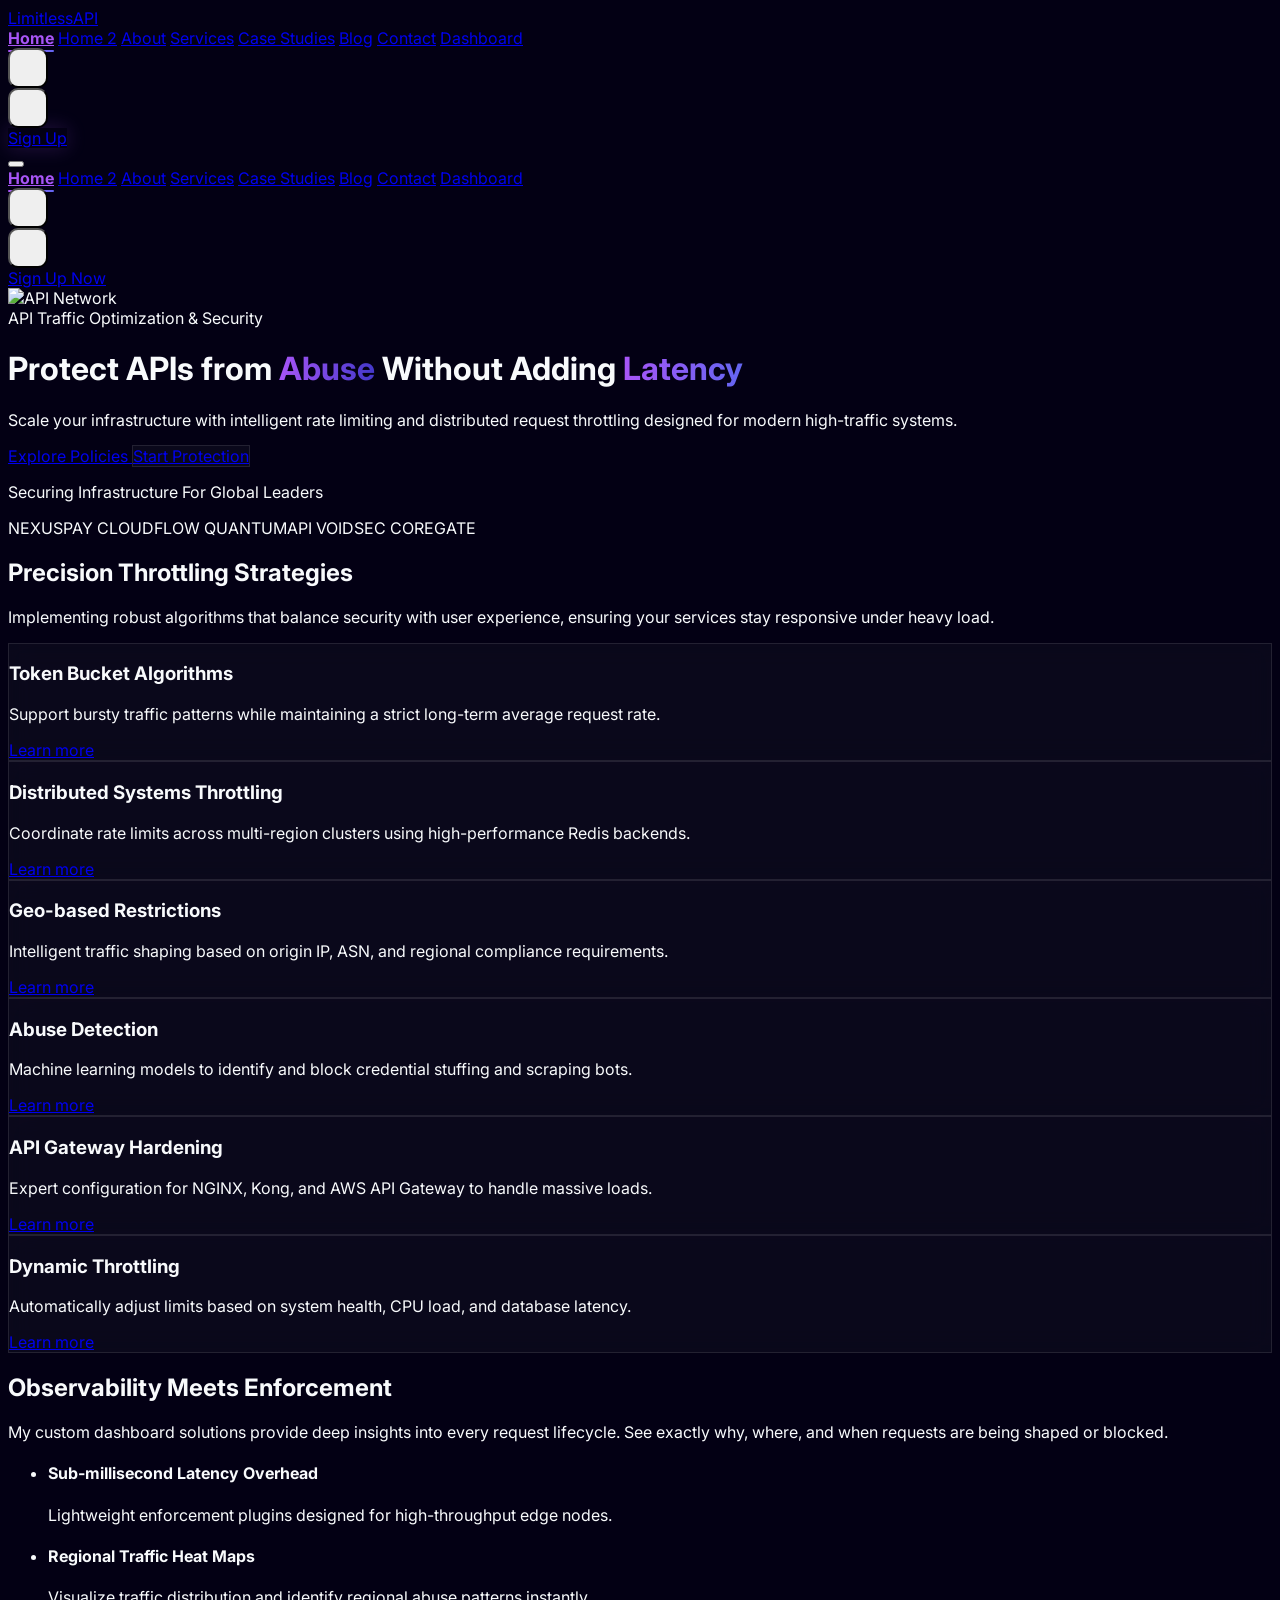
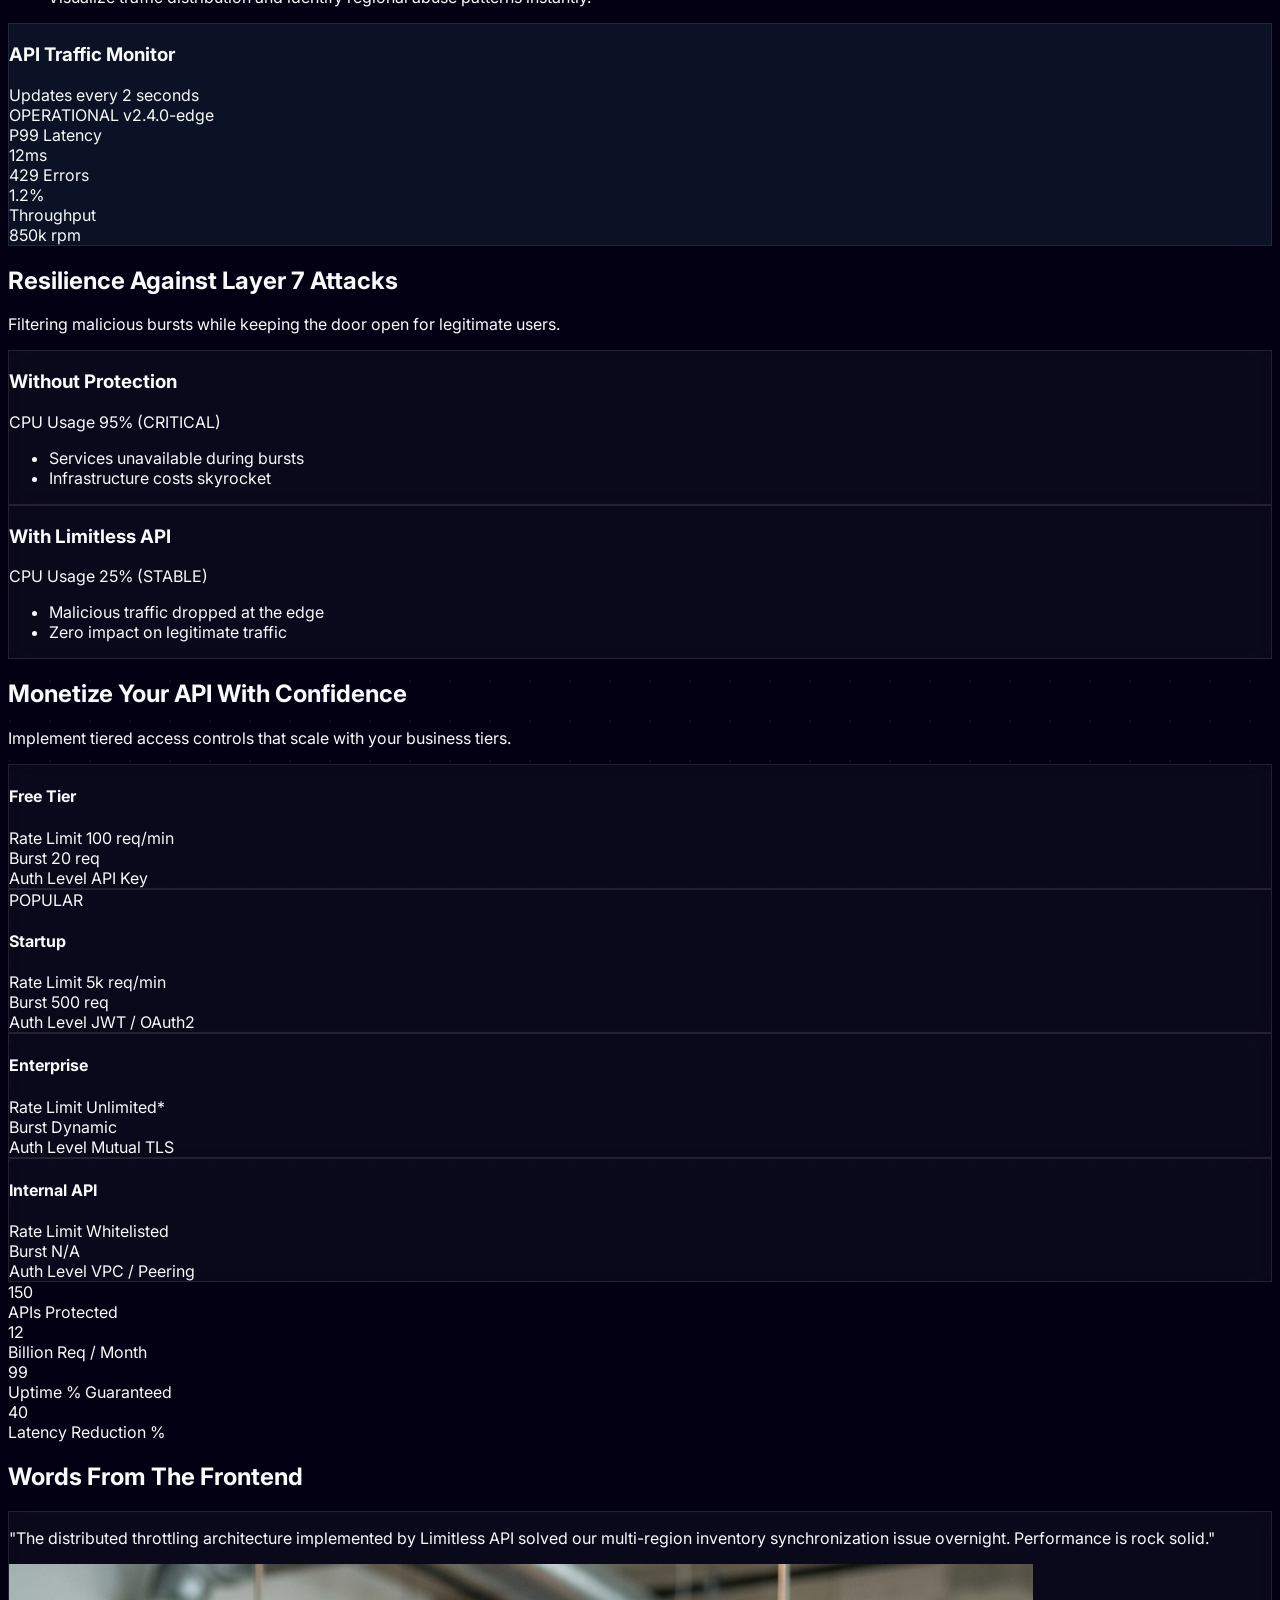
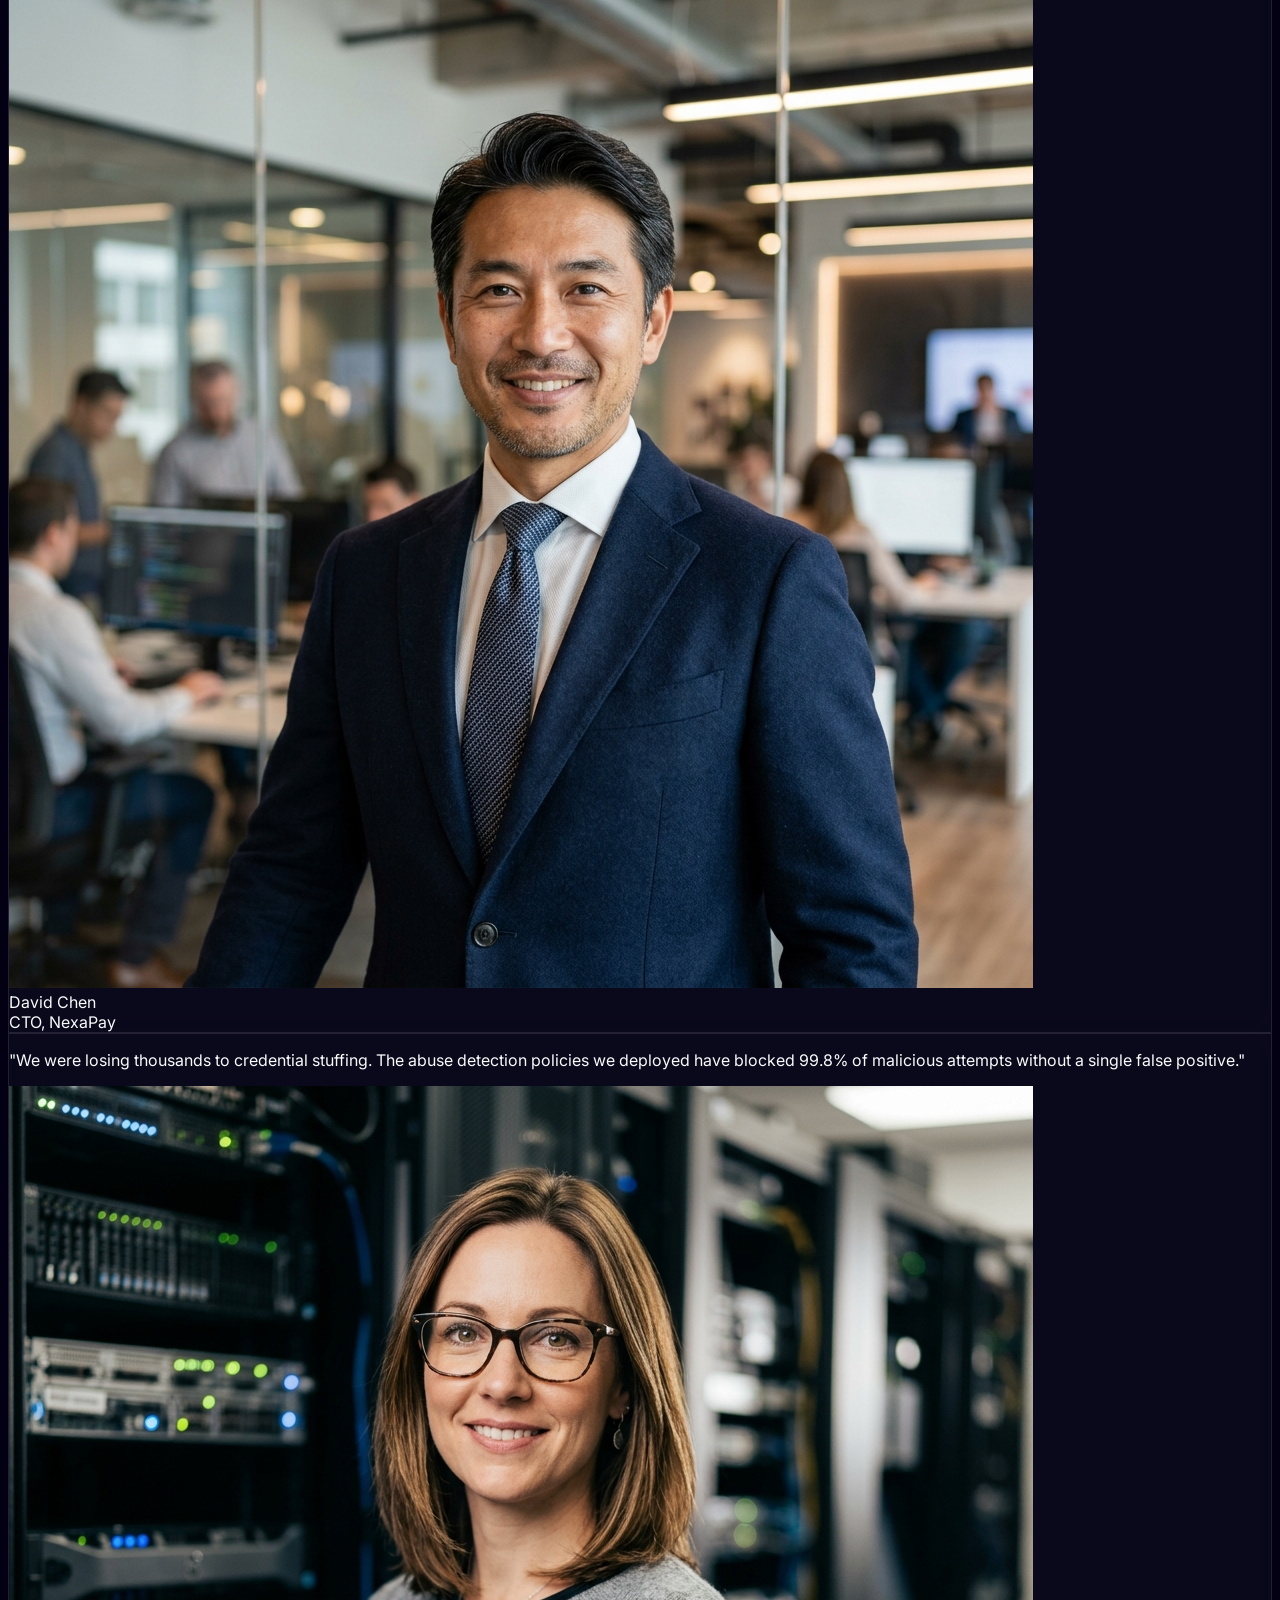
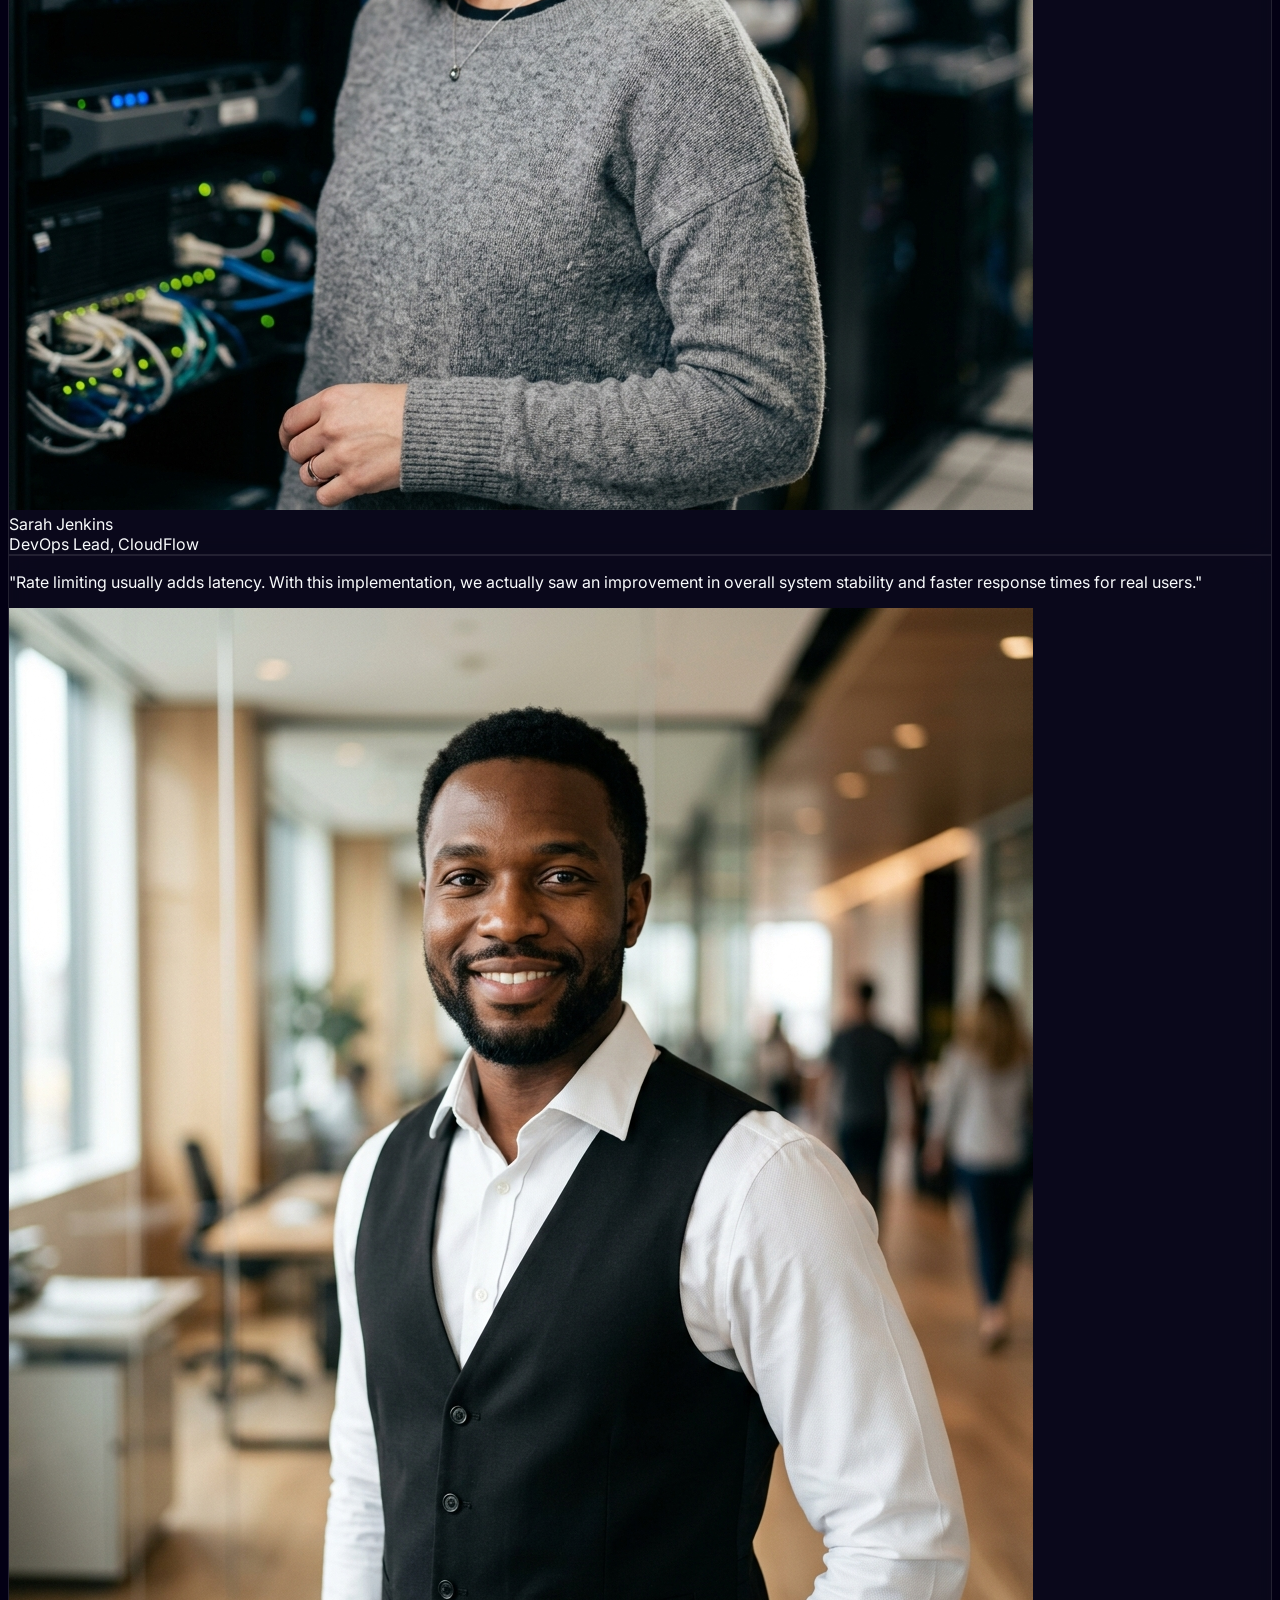
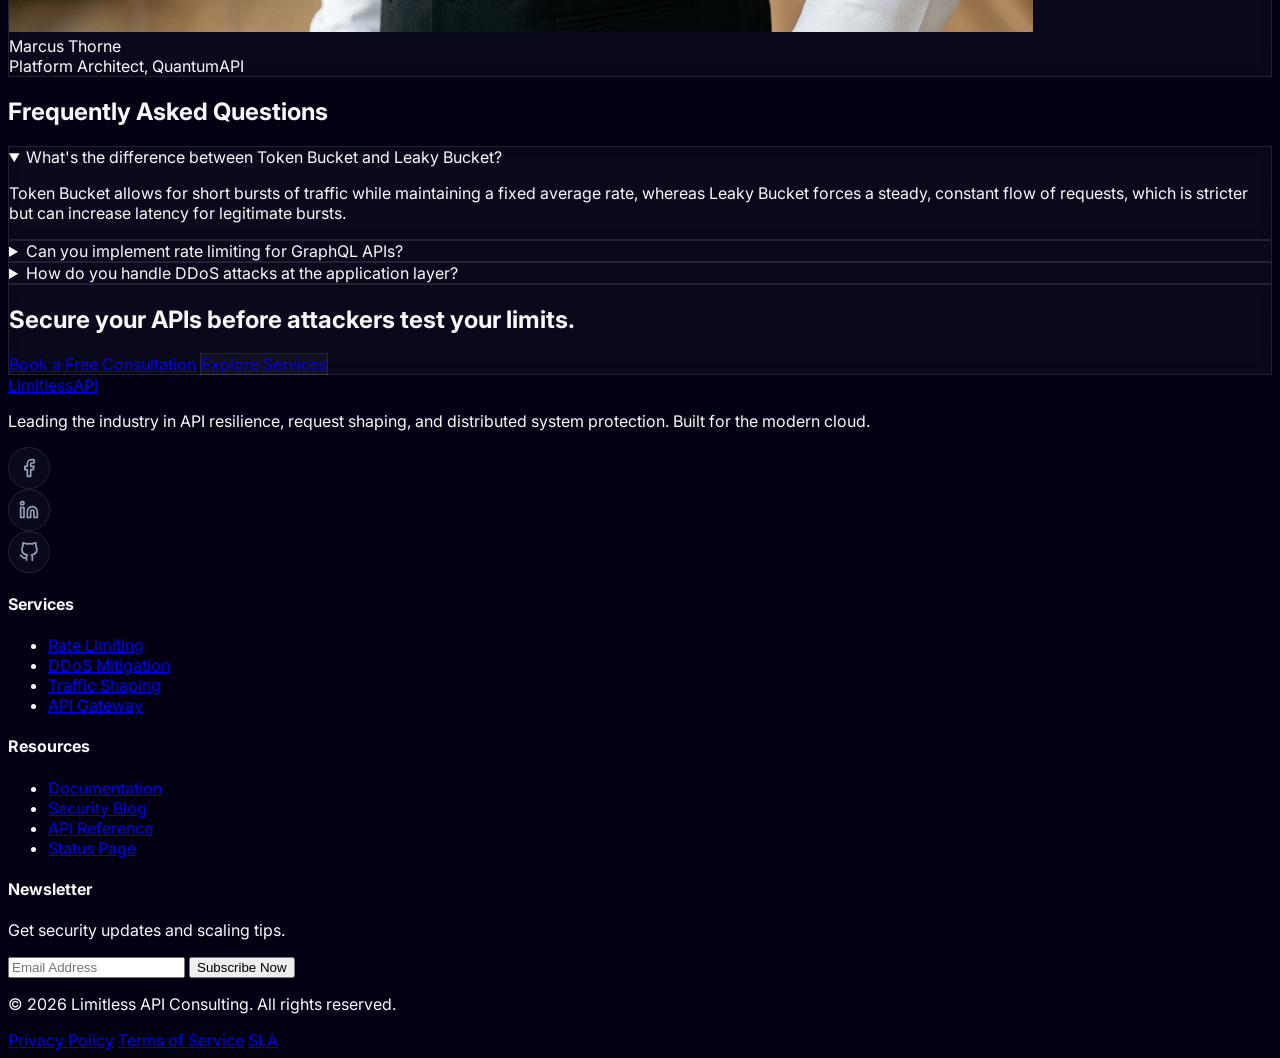
==== index.html @ ea5799dd "blog" ====
<!DOCTYPE html>
<html lang="en" class="scroll-smooth dark dark">

<head>
    <meta charset="UTF-8">
    <meta name="viewport" content="width=device-width, initial-scale=1.0">
    <title>Limitless API | Premium Rate Limiting & Throttling Consultant</title>
    <link rel='icon' type='image/png' href='assets/img/favicon.png'>
    <meta name="description"
        content="Expert API rate limiting, request throttling, and DDoS mitigation consulting for high-scale distributed systems.">

    <!-- Tailwind CSS -->
    <script src="https://cdn.tailwindcss.com"></script>
    <script>
        tailwind.config = {
            darkMode: 'class',
            theme: {
                extend: {
                    colors: {
                        slate: { 950: '#030014' },
                        cyan: { 400: '#c084fc', 500: '#a855f7' }
                    },
                    fontFamily: { sans: ['Inter', 'sans-serif'], sora: ['Sora', 'sans-serif'] }
                }
            }
        }
    </script>

    <!-- Google Fonts -->
    <link
        href="https://fonts.googleapis.com/css2?family=Inter:wght@300;400;500;600;700&family=Sora:wght@400;600;700&display=swap"
        rel="stylesheet">

    <!-- Lucide Icons -->
    <script src="https://unpkg.com/lucide@latest"></script>

    <!-- ApexCharts -->
    <script src="https://cdn.jsdelivr.net/npm/apexcharts"></script>

    <!-- Custom Styles -->

    <script>
            (function () {
                const theme = localStorage.getItem('theme') || 'dark';
                const dir = localStorage.getItem('dir') || 'ltr';
                if (theme === 'light') {
                    document.documentElement.classList.remove('dark');
                    document.documentElement.setAttribute('data-theme', 'light');
                } else {
                    document.documentElement.classList.add('dark');
                    document.documentElement.removeAttribute('data-theme');
                }
                if (dir === 'rtl') {
                    document.documentElement.setAttribute('dir', 'rtl');
                }
            })();
    </script>
    <link rel='stylesheet' href='assets/css/style.css'>
</head>

<body class="bg-slate-950 text-slate-200">

    <!-- Header/Navbar -->
    <nav id="navbar" class="fixed top-0 w-full z-50 transition-all duration-300 py-4 px-6">
        <div class="max-w-7xl mx-auto flex justify-between items-center">
            <a href="index.html" class="flex items-center space-x-2">
                <div
                    class="w-10 h-10 bg-gradient-to-r from-purple-500 to-indigo-600 rounded-lg flex items-center justify-center glow-cyan">
                    <i data-lucide="shield-check" class="text-white w-6 h-6"></i>
                </div>
                <span class="text-xl font-bold tracking-tight text-white font-sora">Limitless<span
                        class="text-cyan-400">API</span></span>
            </a>

            <!-- Desktop Nav -->
            <div class="hidden lg:flex items-center space-x-8">
                <a href="index.html" class="hover:text-cyan-400 transition-colors">Home</a>
                <a href="home-2.html" class="hover:text-cyan-400 transition-colors">Home 2</a>
                <a href="about.html" class="hover:text-cyan-400 transition-colors">About</a>
                <a href="services.html" class="hover:text-cyan-400 transition-colors">Services</a>
                <a href="case-studies.html" class="hover:text-cyan-400 transition-colors">Case Studies</a>
                <a href="blog.html" class="hover:text-cyan-400 transition-colors">Blog</a>
                <a href="contact.html" class="hover:text-cyan-400 transition-colors">Contact</a>
                <a href="dashboard.html" class="hover:text-cyan-400 transition-colors">Dashboard</a>
            </div>

            <div class="hidden lg:flex items-center space-x-4">
                <button id="theme-toggle"
                    class="text-slate-400 hover:text-cyan-400 hover:bg-white/5 transition-all duration-300 group"
                    title="Toggle Theme">
                    <i data-lucide="sun" class="w-5 h-5 group-hover:rotate-12 transition-transform"></i>
                </button>
                <button id="rtl-toggle"
                    class="text-slate-400 hover:text-cyan-400 hover:bg-white/5 transition-all duration-300"
                    title="Toggle RTL">
                    <i data-lucide="arrow-left-right" class="w-5 h-5"></i>
                </button>
                <a href="signup.html"
                    class="bg-gradient-to-r from-purple-500 to-indigo-600 hover:from-cyan-400 hover:to-blue-500 text-white px-8 py-2.5 rounded-full font-medium transition-all shadow-lg glow-cyan">
                    Sign Up
                </a>
            </div>

            <!-- Mobile Menu Btn -->
            <button id="mobile-menu-btn" class="lg:hidden text-slate-300">
                <i data-lucide="menu" class="w-6 h-6"></i>
            </button>
        </div>

        <!-- Mobile Menu -->
        <div id="mobile-menu"
            class="hidden lg:hidden absolute top-full left-0 w-full bg-slate-950 border-t border-slate-900 p-8 shadow-2xl max-h-[85vh] overflow-y-auto no-scrollbar">
            <div class="flex flex-col space-y-6">
                <a href="index.html"
                    class="text-xl font-bold text-white hover:text-cyan-400 transition-colors py-2 border-b border-slate-900">Home</a>
                <a href="home-2.html"
                    class="text-xl font-bold text-white hover:text-cyan-400 transition-colors py-2 border-b border-slate-900">Home
                    2</a>
                <a href="about.html"
                    class="text-xl font-bold text-white hover:text-cyan-400 transition-colors py-2 border-b border-slate-900">About</a>
                <a href="services.html"
                    class="text-xl font-bold text-white hover:text-cyan-400 transition-colors py-2 border-b border-slate-900">Services</a>
                <a href="case-studies.html"
                    class="text-xl font-bold text-white hover:text-cyan-400 transition-colors py-2 border-b border-slate-900">Case
                    Studies</a>
                <a href="blog.html"
                    class="text-xl font-bold text-white hover:text-cyan-400 transition-colors py-2 border-b border-slate-900">Blog</a>
                <a href="contact.html"
                    class="text-xl font-bold text-white hover:text-cyan-400 transition-colors py-2 border-b border-slate-900">Contact</a>
                <a href="dashboard.html"
                    class="text-xl font-bold text-white hover:text-cyan-400 transition-colors py-2 border-b border-slate-900">Dashboard</a>

                <div class="grid grid-cols-2 gap-4 py-6 border-t border-slate-900">
                    <button id="theme-toggle-mobile"
                        class="flex items-center justify-center text-slate-300 bg-slate-900/50 border border-slate-800 p-4 rounded-2xl hover:bg-slate-800 hover:text-white hover:border-cyan-500/50 transition-all group aspect-square">
                        <i data-lucide="sun" class="w-6 h-6 group-hover:rotate-12 transition-transform"></i>
                    </button>
                    <button id="rtl-toggle-mobile"
                        class="flex items-center justify-center text-slate-300 bg-slate-900/50 border border-slate-800 p-4 rounded-2xl hover:bg-slate-800 hover:text-white hover:border-cyan-500/50 transition-all aspect-square">
                        <i data-lucide="arrow-left-right" class="w-6 h-6"></i>
                    </button>
                </div>
                <a href="signup.html"
                    class="bg-gradient-to-r from-purple-500 to-indigo-600 text-white px-4 py-4 rounded-2xl text-center font-bold text-lg shadow-lg shadow-purple-500/20">Sign
                    Up Now</a>
            </div>
        </div>
    </nav>

    <!-- Hero Section (Standardized) -->
    <header class="pt-48 pb-32 relative overflow-hidden min-h-[80vh] flex items-center">
        <div class="absolute inset-0 z-0">
            <img src="https://images.pexels.com/photos/30767251/pexels-photo-30767251.jpeg" alt="API Network"
                class="w-full h-full object-cover opacity-40 animate-[pulse-slow_10s_infinite]">
            <div class="absolute inset-0 bg-gradient-to-b from-slate-950/90 via-slate-950/50 to-slate-950"></div>
        </div>
        <div class="max-w-7xl mx-auto px-6 text-center relative z-10 animate-on-scroll">
            <span
                class="inline-block py-1.5 px-4 rounded-full bg-cyan-500/10 text-cyan-400 text-sm font-bold border border-cyan-500/20 mb-8 backdrop-blur-md">
                API Traffic Optimization & Security
            </span>
            <h1 class="text-5xl md:text-8xl font-bold font-sora text-white mb-8 leading-tight">
                Protect APIs from <span class="text-gradient-cyan">Abuse</span> Without Adding <span
                    class="text-gradient-purple">Latency</span>
            </h1>
            <p class="text-xl text-slate-400 max-w-3xl mx-auto leading-relaxed mb-12">
                Scale your infrastructure with intelligent rate limiting and distributed request throttling designed for
                modern high-traffic systems.
            </p>
            <div class="flex flex-col sm:flex-row justify-center items-center gap-6">
                <a href="dashboard.html"
                    class="bg-white text-slate-950 px-10 py-5 rounded-2xl font-bold flex items-center space-x-2 hover:bg-cyan-50 hover:scale-105 hover:-translate-y-1 hover:shadow-2xl hover:shadow-cyan-500/20 transition-all duration-300">
                    <span>Explore Policies</span>
                    <i data-lucide="arrow-right" class="w-5 h-5"></i>
                </a>
                <a href="contact.html"
                    class="glass px-10 py-5 rounded-2xl font-bold border border-white/10 hover:border-cyan-500/50 hover:bg-white/5 hover:scale-105 hover:-translate-y-1 transition-all duration-300">
                    Start Protection
                </a>
            </div>
        </div>
    </header>

    <!-- Trusted By -->
    <section class="py-12 border-y border-slate-900 bg-slate-950/50 overflow-hidden">
        <div class="max-w-7xl mx-auto px-6">
            <p class="text-center text-slate-500 text-sm font-medium uppercase tracking-[0.2em] mb-10">Securing
                Infrastructure For Global Leaders</p>
            <div
                class="flex flex-wrap justify-center items-center gap-12 opacity-50 grayscale hover:grayscale-0 transition-all duration-700">
                <span class="text-2xl font-bold text-slate-300">NEXUS<span class="text-cyan-500">PAY</span></span>
                <span class="text-2xl font-bold text-slate-300">CLOUD<span class="text-purple-500">FLOW</span></span>
                <span class="text-2xl font-bold text-slate-300">QUANTUM<span class="text-blue-500">API</span></span>
                <span class="text-2xl font-bold text-slate-300">VOID<span class="text-rose-500">SEC</span></span>
                <span class="text-2xl font-bold text-slate-300">CORE<span class="text-emerald-500">GATE</span></span>
            </div>
        </div>
    </section>

    <!-- Core Services -->
    <section class="py-24 relative overflow-hidden">
        <div class="absolute top-0 right-0 w-96 h-96 bg-cyan-500/10 blur-[120px] rounded-full -z-10"></div>
        <div class="max-w-7xl mx-auto px-6">
            <div class="text-center mb-20">
                <h2 class="text-4xl font-bold font-sora text-white mb-4">Precision Throttling Strategies</h2>
                <p class="text-slate-400 max-w-2xl mx-auto">Implementing robust algorithms that balance security with
                    user experience, ensuring your services stay responsive under heavy load.</p>
            </div>

            <div class="grid md:grid-cols-3 gap-8">
                <!-- Card 1 -->
                <div
                    class="glass p-8 rounded-3xl border-slate-800 hover:border-cyan-500/50 transition-all group hover:-translate-y-2 flex flex-col items-center text-center h-full">
                    <div
                        class="w-14 h-14 bg-cyan-500/10 rounded-2xl flex items-center justify-center mb-6 group-hover:bg-cyan-500/20 transition-colors">
                        <i data-lucide="layers" class="text-cyan-400 w-8 h-8"></i>
                    </div>
                    <h3 class="text-xl font-bold text-white mb-4">Token Bucket Algorithms</h3>
                    <p class="text-slate-400 leading-relaxed mb-6">Support bursty traffic patterns while maintaining a
                        strict long-term average request rate.</p>
                    <div class="mt-auto pt-6">
                        <a href="services.html"
                            class="text-cyan-400 font-semibold flex items-center justify-center space-x-2 group-hover:space-x-4 transition-all">
                            <span>Learn more</span>
                            <i data-lucide="arrow-right" class="w-4 h-4"></i>
                        </a>
                    </div>
                </div>

                <!-- Card 2 -->
                <div
                    class="glass p-8 rounded-3xl border-slate-800 hover:border-purple-500/50 transition-all group hover:-translate-y-2 flex flex-col items-center text-center h-full">
                    <div
                        class="w-14 h-14 bg-purple-500/10 rounded-2xl flex items-center justify-center mb-6 group-hover:bg-purple-500/20 transition-colors">
                        <i data-lucide="database" class="text-purple-400 w-8 h-8"></i>
                    </div>
                    <h3 class="text-xl font-bold text-white mb-4">Distributed Systems Throttling</h3>
                    <p class="text-slate-400 leading-relaxed mb-6">Coordinate rate limits across multi-region clusters
                        using high-performance Redis backends.</p>
                    <div class="mt-auto pt-6">
                        <a href="services.html"
                            class="text-purple-400 font-semibold flex items-center justify-center space-x-2 group-hover:space-x-4 transition-all">
                            <span>Learn more</span>
                            <i data-lucide="arrow-right" class="w-4 h-4"></i>
                        </a>
                    </div>
                </div>

                <!-- Card 3 -->
                <div
                    class="glass p-8 rounded-3xl border-slate-800 hover:border-blue-500/50 transition-all group hover:-translate-y-2 flex flex-col items-center text-center h-full">
                    <div
                        class="w-14 h-14 bg-blue-500/10 rounded-2xl flex items-center justify-center mb-6 group-hover:bg-blue-500/20 transition-colors">
                        <i data-lucide="globe" class="text-blue-400 w-8 h-8"></i>
                    </div>
                    <h3 class="text-xl font-bold text-white mb-4">Geo-based Restrictions</h3>
                    <p class="text-slate-400 leading-relaxed mb-6">Intelligent traffic shaping based on origin IP, ASN,
                        and regional compliance requirements.</p>
                    <div class="mt-auto pt-6">
                        <a href="services.html"
                            class="text-blue-400 font-semibold flex items-center justify-center space-x-2 group-hover:space-x-4 transition-all">
                            <span>Learn more</span>
                            <i data-lucide="arrow-right" class="w-4 h-4"></i>
                        </a>
                    </div>
                </div>

                <!-- Card 4 -->
                <div
                    class="glass p-8 rounded-3xl border-slate-800 hover:border-emerald-500/50 transition-all group hover:-translate-y-2 flex flex-col items-center text-center h-full">
                    <div
                        class="w-14 h-14 bg-emerald-500/10 rounded-2xl flex items-center justify-center mb-6 group-hover:bg-emerald-500/20 transition-colors">
                        <i data-lucide="fingerprint" class="text-emerald-400 w-8 h-8"></i>
                    </div>
                    <h3 class="text-xl font-bold text-white mb-4">Abuse Detection</h3>
                    <p class="text-slate-400 leading-relaxed mb-6">Machine learning models to identify and block
                        credential stuffing and scraping bots.</p>
                    <div class="mt-auto pt-6">
                        <a href="services.html"
                            class="text-emerald-400 font-semibold flex items-center justify-center space-x-2 group-hover:space-x-4 transition-all">
                            <span>Learn more</span>
                            <i data-lucide="arrow-right" class="w-4 h-4"></i>
                        </a>
                    </div>
                </div>

                <!-- Card 5 -->
                <div
                    class="glass p-8 rounded-3xl border-slate-800 hover:border-rose-500/50 transition-all group hover:-translate-y-2 flex flex-col items-center text-center h-full">
                    <div
                        class="w-14 h-14 bg-rose-500/10 rounded-2xl flex items-center justify-center mb-6 group-hover:bg-rose-500/20 transition-colors">
                        <i data-lucide="shield-alert" class="text-rose-400 w-8 h-8"></i>
                    </div>
                    <h3 class="text-xl font-bold text-white mb-4">API Gateway Hardening</h3>
                    <p class="text-slate-400 leading-relaxed mb-6">Expert configuration for NGINX, Kong, and AWS API
                        Gateway to handle massive loads.</p>
                    <div class="mt-auto pt-6">
                        <a href="services.html"
                            class="text-rose-400 font-semibold flex items-center justify-center space-x-2 group-hover:space-x-4 transition-all">
                            <span>Learn more</span>
                            <i data-lucide="arrow-right" class="w-4 h-4"></i>
                        </a>
                    </div>
                </div>

                <!-- Card 6 -->
                <div
                    class="glass p-8 rounded-3xl border-slate-800 hover:border-amber-500/50 transition-all group hover:-translate-y-2 flex flex-col items-center text-center h-full">
                    <div
                        class="w-14 h-14 bg-amber-500/10 rounded-2xl flex items-center justify-center mb-6 group-hover:bg-amber-500/20 transition-colors">
                        <i data-lucide="timer" class="text-amber-400 w-8 h-8"></i>
                    </div>
                    <h3 class="text-xl font-bold text-white mb-4">Dynamic Throttling</h3>
                    <p class="text-slate-400 leading-relaxed mb-6">Automatically adjust limits based on system health,
                        CPU load, and database latency.</p>
                    <div class="mt-auto pt-6">
                        <a href="services.html"
                            class="text-amber-400 font-semibold flex items-center justify-center space-x-2 group-hover:space-x-4 transition-all">
                            <span>Learn more</span>
                            <i data-lucide="arrow-right" class="w-4 h-4"></i>
                        </a>
                    </div>
                </div>
            </div>
        </div>
    </section>

    <!-- Real-Time Monitoring Dashboard Style Section -->
    <section class="py-24 bg-slate-900/30">
        <div class="max-w-7xl mx-auto px-6">
            <div class="flex flex-col lg:flex-row gap-12 items-center">
                <div class="lg:w-1/2">
                    <h2 class="text-4xl font-bold font-sora text-white mb-6">Observability Meets Enforcement</h2>
                    <p class="text-slate-400 text-lg mb-8">
                        My custom dashboard solutions provide deep insights into every request lifecycle. See exactly
                        why, where, and when requests are being shaped or blocked.
                    </p>
                    <ul class="space-y-4">
                        <li class="flex items-start space-x-3">
                            <i data-lucide="check-circle-2" class="text-cyan-500 w-6 h-6 shrink-0 mt-1"></i>
                            <div>
                                <h4 class="font-bold text-white">Sub-millisecond Latency Overhead</h4>
                                <p class="text-slate-400 text-sm">Lightweight enforcement plugins designed for
                                    high-throughput edge nodes.</p>
                            </div>
                        </li>
                        <li class="flex items-start space-x-3">
                            <i data-lucide="check-circle-2" class="text-cyan-500 w-6 h-6 shrink-0 mt-1"></i>
                            <div>
                                <h4 class="font-bold text-white">Regional Traffic Heat Maps</h4>
                                <p class="text-slate-400 text-sm">Visualize traffic distribution and identify regional
                                    abuse patterns instantly.</p>
                            </div>
                        </li>
                    </ul>
                </div>

                <div class="lg:w-1/2 w-full">
                    <div class="glass-dark p-6 rounded-3xl border-slate-800 shadow-2xl relative">
                        <!-- Mock Dashboard Header -->
                        <div class="flex justify-between items-center mb-8">
                            <div>
                                <h3 class="text-lg font-bold">API Traffic Monitor</h3>
                                <div class="text-xs text-slate-500">Updates every 2 seconds</div>
                            </div>
                            <div class="flex space-x-2">
                                <span
                                    class="bg-emerald-500/10 text-emerald-500 text-[10px] px-2 py-1 rounded-full border border-emerald-500/20">OPERATIONAL</span>
                                <span
                                    class="bg-cyan-500/10 text-cyan-500 text-[10px] px-2 py-1 rounded-full border border-cyan-500/20">v2.4.0-edge</span>
                            </div>
                        </div>

                        <div id="monitoring-chart" class="h-[320px] -mx-4 overflow-hidden"></div>

                        <div class="grid grid-cols-3 gap-4 mt-4 pt-4 border-t border-slate-800">
                            <div class="text-center">
                                <div class="text-[10px] text-slate-500 uppercase mb-1">P99 Latency</div>
                                <div class="text-lg font-bold text-cyan-400">12ms</div>
                            </div>
                            <div class="text-center">
                                <div class="text-[10px] text-slate-500 uppercase mb-1">429 Errors</div>
                                <div class="text-lg font-bold text-rose-500">1.2%</div>
                            </div>
                            <div class="text-center">
                                <div class="text-[10px] text-slate-500 uppercase mb-1">Throughput</div>
                                <div class="text-lg font-bold text-white">850k rpm</div>
                            </div>
                        </div>
                    </div>
                </div>
            </div>
        </div>
    </section>

    <!-- DDoS Mitigation Showcase -->
    <section class="py-24 overflow-hidden">
        <div class="max-w-7xl mx-auto px-6">
            <div class="text-center mb-16">
                <h2 class="text-4xl font-bold font-sora text-white mb-4">Resilience Against Layer 7 Attacks</h2>
                <p class="text-slate-400">Filtering malicious bursts while keeping the door open for legitimate users.
                </p>
            </div>

            <div class="grid md:grid-cols-2 gap-8">
                <div class="glass p-8 rounded-3xl border-rose-500/20 relative overflow-hidden group">
                    <div class="absolute top-0 right-0 p-4">
                        <i data-lucide="shield-off" class="text-rose-500/20 w-24 h-24"></i>
                    </div>
                    <h3 class="text-2xl font-bold text-rose-500 mb-4">Without Protection</h3>
                    <div class="space-y-4 mb-8">
                        <div class="h-2 w-full bg-slate-800 rounded-full overflow-hidden">
                            <div class="h-full bg-rose-500 w-[95%]"></div>
                        </div>
                        <div class="flex justify-between text-xs text-slate-500">
                            <span>CPU Usage</span>
                            <span>95% (CRITICAL)</span>
                        </div>
                    </div>
                    <ul class="space-y-2 text-slate-400">
                        <li class="flex items-center space-x-2">
                            <i data-lucide="x" class="text-rose-500 w-4 h-4"></i>
                            <span>Services unavailable during bursts</span>
                        </li>
                        <li class="flex items-center space-x-2">
                            <i data-lucide="x" class="text-rose-500 w-4 h-4"></i>
                            <span>Infrastructure costs skyrocket</span>
                        </li>
                    </ul>
                </div>

                <div class="glass p-8 rounded-3xl border-emerald-500/20 relative overflow-hidden group glow-emerald">
                    <div class="absolute top-0 right-0 p-4">
                        <i data-lucide="shield-check" class="text-emerald-500/20 w-24 h-24"></i>
                    </div>
                    <h3 class="text-2xl font-bold text-emerald-500 mb-4">With Limitless API</h3>
                    <div class="space-y-4 mb-8">
                        <div class="h-2 w-full bg-slate-800 rounded-full overflow-hidden">
                            <div class="h-full bg-emerald-500 w-[25%] animate-pulse"></div>
                        </div>
                        <div class="flex justify-between text-xs text-slate-500">
                            <span>CPU Usage</span>
                            <span>25% (STABLE)</span>
                        </div>
                    </div>
                    <ul class="space-y-2 text-slate-400">
                        <li class="flex items-center space-x-2">
                            <i data-lucide="check" class="text-emerald-500 w-4 h-4"></i>
                            <span>Malicious traffic dropped at the edge</span>
                        </li>
                        <li class="flex items-center space-x-2">
                            <i data-lucide="check" class="text-emerald-500 w-4 h-4"></i>
                            <span>Zero impact on legitimate traffic</span>
                        </li>
                    </ul>
                </div>
            </div>
        </div>
    </section>

    <!-- Tiered API Access Section -->
    <section class="py-24 bg-grid relative">
        <div class="max-w-7xl mx-auto px-6">
            <div class="text-center mb-16">
                <h2 class="text-4xl font-bold font-sora text-white mb-4">Monetize Your API With Confidence</h2>
                <p class="text-slate-400">Implement tiered access controls that scale with your business tiers.</p>
            </div>

            <div class="grid md:grid-cols-4 gap-6">
                <!-- Tier 1 -->
                <div class="glass p-6 rounded-2xl border-slate-800 hover:border-slate-700 transition-all">
                    <h4 class="text-lg font-bold text-white mb-4">Free Tier</h4>
                    <div class="space-y-3 mb-6">
                        <div class="flex justify-between text-xs">
                            <span class="text-slate-500 uppercase">Rate Limit</span>
                            <span class="text-white">100 req/min</span>
                        </div>
                        <div class="flex justify-between text-xs">
                            <span class="text-slate-500 uppercase">Burst</span>
                            <span class="text-white">20 req</span>
                        </div>
                        <div class="flex justify-between text-xs">
                            <span class="text-slate-500 uppercase">Auth Level</span>
                            <span class="text-white">API Key</span>
                        </div>
                    </div>
                    <div class="h-1 bg-slate-800 rounded-full w-full">
                        <div class="h-full bg-slate-600 w-1/4"></div>
                    </div>
                </div>

                <!-- Tier 2 -->
                <div class="glass p-6 rounded-2xl border-cyan-500/30 relative shadow-xl">
                    <div
                        class="absolute -top-3 right-4 bg-cyan-500 text-white text-[10px] font-bold px-2 py-0.5 rounded">
                        POPULAR</div>
                    <h4 class="text-lg font-bold text-white mb-4">Startup</h4>
                    <div class="space-y-3 mb-6">
                        <div class="flex justify-between text-xs">
                            <span class="text-slate-500 uppercase">Rate Limit</span>
                            <span class="text-white">5k req/min</span>
                        </div>
                        <div class="flex justify-between text-xs">
                            <span class="text-slate-500 uppercase">Burst</span>
                            <span class="text-white">500 req</span>
                        </div>
                        <div class="flex justify-between text-xs">
                            <span class="text-slate-500 uppercase">Auth Level</span>
                            <span class="text-white">JWT / OAuth2</span>
                        </div>
                    </div>
                    <div class="h-1 bg-slate-800 rounded-full w-full">
                        <div class="h-full bg-cyan-500 w-1/2"></div>
                    </div>
                </div>

                <!-- Tier 3 -->
                <div class="glass p-6 rounded-2xl border-purple-500/30">
                    <h4 class="text-lg font-bold text-white mb-4">Enterprise</h4>
                    <div class="space-y-3 mb-6">
                        <div class="flex justify-between text-xs">
                            <span class="text-slate-500 uppercase">Rate Limit</span>
                            <span class="text-white">Unlimited*</span>
                        </div>
                        <div class="flex justify-between text-xs">
                            <span class="text-slate-500 uppercase">Burst</span>
                            <span class="text-white">Dynamic</span>
                        </div>
                        <div class="flex justify-between text-xs">
                            <span class="text-slate-500 uppercase">Auth Level</span>
                            <span class="text-white">Mutual TLS</span>
                        </div>
                    </div>
                    <div class="h-1 bg-slate-800 rounded-full w-full">
                        <div class="h-full bg-purple-500 w-3/4"></div>
                    </div>
                </div>

                <!-- Tier 4 -->
                <div class="glass p-6 rounded-2xl border-slate-800">
                    <h4 class="text-lg font-bold text-white mb-4">Internal API</h4>
                    <div class="space-y-3 mb-6">
                        <div class="flex justify-between text-xs">
                            <span class="text-slate-500 uppercase">Rate Limit</span>
                            <span class="text-white">Whitelisted</span>
                        </div>
                        <div class="flex justify-between text-xs">
                            <span class="text-slate-500 uppercase">Burst</span>
                            <span class="text-white">N/A</span>
                        </div>
                        <div class="flex justify-between text-xs">
                            <span class="text-slate-500 uppercase">Auth Level</span>
                            <span class="text-white">VPC / Peering</span>
                        </div>
                    </div>
                    <div class="h-1 bg-slate-800 rounded-full w-full">
                        <div class="h-full bg-emerald-500 w-full"></div>
                    </div>
                </div>
            </div>
        </div>
    </section>

    <!-- Why Choose Me -->
    <section class="py-24 bg-slate-950">
        <div class="max-w-7xl mx-auto px-6 grid md:grid-cols-4 gap-12 text-center">
            <div>
                <div class="text-4xl font-bold text-white mb-2 counter" data-target="150">0</div>
                <div class="text-slate-500 text-sm uppercase tracking-widest font-semibold">APIs Protected</div>
            </div>
            <div>
                <div class="text-4xl font-bold text-white mb-2 counter" data-target="12">0</div>
                <div class="text-slate-500 text-sm uppercase tracking-widest font-semibold">Billion Req / Month</div>
            </div>
            <div>
                <div class="text-4xl font-bold text-white mb-2 counter" data-target="99">0</div>
                <div class="text-slate-500 text-sm uppercase tracking-widest font-semibold">Uptime % Guaranteed</div>
            </div>
            <div>
                <div class="text-4xl font-bold text-white mb-2 counter" data-target="40">0</div>
                <div class="text-slate-500 text-sm uppercase tracking-widest font-semibold">Latency Reduction %</div>
            </div>
        </div>
    </section>

    <!-- Testimonials -->
    <section class="py-24 bg-slate-900/20 relative">
        <div class="max-w-7xl mx-auto px-6">
            <div class="text-center mb-20">
                <h2 class="text-4xl font-bold font-sora text-white">Words From The Frontend</h2>
            </div>

            <div class="grid md:grid-cols-3 gap-8">
                <div
                    class="glass p-8 rounded-3xl border-slate-800 flex flex-col h-full group hover:border-cyan-500/30 transition-all">
                    <p class="italic text-slate-300 leading-relaxed mb-8">"The distributed throttling architecture
                        implemented by Limitless API solved our multi-region inventory synchronization issue overnight.
                        Performance is rock solid."</p>
                    <div class="flex items-center space-x-4 mt-auto not-italic">
                        <img src="assets/img/p1.png" alt="David Chen"
                            class="w-12 h-12 rounded-full object-cover border-2 border-slate-800 group-hover:border-cyan-500 transition-colors">
                        <div>
                            <div class="font-bold text-white">David Chen</div>
                            <div class="text-xs text-slate-500">CTO, NexaPay</div>
                        </div>
                    </div>
                </div>
                <div
                    class="glass p-8 rounded-3xl border-slate-800 flex flex-col h-full group hover:border-purple-500/30 transition-all">
                    <p class="italic text-slate-300 leading-relaxed mb-8">"We were losing thousands to credential
                        stuffing. The abuse detection policies we deployed have blocked 99.8% of malicious attempts
                        without a single false positive."</p>
                    <div class="flex items-center space-x-4 mt-auto not-italic">
                        <img src="assets/img/p2.png" alt="Sarah Jenkins"
                            class="w-12 h-12 rounded-full object-cover border-2 border-slate-800 group-hover:border-purple-500 transition-colors">
                        <div>
                            <div class="font-bold text-white">Sarah Jenkins</div>
                            <div class="text-xs text-slate-500">DevOps Lead, CloudFlow</div>
                        </div>
                    </div>
                </div>
                <div
                    class="glass p-8 rounded-3xl border-slate-800 flex flex-col h-full group hover:border-blue-500/30 transition-all">
                    <p class="italic text-slate-300 leading-relaxed mb-8">"Rate limiting usually adds latency. With this
                        implementation, we actually saw an improvement in overall system stability and faster response
                        times for real users."</p>
                    <div class="flex items-center space-x-4 mt-auto not-italic">
                        <img src="assets/img/p3.png" alt="Marcus Thorne"
                            class="w-12 h-12 rounded-full object-cover border-2 border-slate-800 group-hover:border-blue-500 transition-colors">
                        <div>
                            <div class="font-bold text-white">Marcus Thorne</div>
                            <div class="text-xs text-slate-500">Platform Architect, QuantumAPI</div>
                        </div>
                    </div>
                </div>
            </div>
        </div>
    </section>

    <!-- FAQ Section -->
    <section class="py-24 max-w-4xl mx-auto px-6">
        <h2 class="text-3xl font-bold text-center text-white mb-12">Frequently Asked Questions</h2>
        <div class="space-y-4">
            <details class="glass p-6 rounded-2xl border-slate-800 group" open>
                <summary class="list-none flex justify-between items-center cursor-pointer font-bold text-white">
                    What's the difference between Token Bucket and Leaky Bucket?
                    <i data-lucide="chevron-down" class="w-5 h-5 group-open:rotate-180 transition-transform"></i>
                </summary>
                <p class="mt-4 text-slate-400">Token Bucket allows for short bursts of traffic while maintaining a fixed
                    average rate, whereas Leaky Bucket forces a steady, constant flow of requests, which is stricter but
                    can increase latency for legitimate bursts.</p>
            </details>
            <details class="glass p-6 rounded-2xl border-slate-800 group">
                <summary class="list-none flex justify-between items-center cursor-pointer font-bold text-white">
                    Can you implement rate limiting for GraphQL APIs?
                    <i data-lucide="chevron-down" class="w-5 h-5 group-open:rotate-180 transition-transform"></i>
                </summary>
                <p class="mt-4 text-slate-400">Yes, GraphQL requires cost-based rate limiting rather than simple request
                    counts. I specialize in complexity-based throttling that analyzes query depth and field counts
                    before execution.</p>
            </details>
            <details class="glass p-6 rounded-2xl border-slate-800 group">
                <summary class="list-none flex justify-between items-center cursor-pointer font-bold text-white">
                    How do you handle DDoS attacks at the application layer?
                    <i data-lucide="chevron-down" class="w-5 h-5 group-open:rotate-180 transition-transform"></i>
                </summary>
                <p class="mt-4 text-slate-400">I use a combination of IP reputation scoring, behavioral analysis, and
                    challenge-response (CAPTCHA/Proof of Work) to filter out botnets before they reach your backend
                    services.</p>
            </details>
        </div>
    </section>

    <!-- CTA Banner -->
    <section class="py-24 px-6">
        <div
            class="max-w-7xl mx-auto glass p-12 md:p-20 rounded-[3rem] border-cyan-500/20 relative overflow-hidden text-center">
            <div class="absolute top-0 left-0 w-full h-full bg-gradient-to-br from-purple-500/5 to-purple-500/5 -z-10">
            </div>
            <h2 class="text-4xl md:text-6xl font-bold font-sora text-white mb-8">Secure your APIs before attackers <span
                    class="text-cyan-400">test your limits.</span></h2>
            <div class="flex flex-col md:flex-row justify-center items-center space-y-4 md:space-y-0 md:space-x-6">
                <a href="contact.html"
                    class="bg-white text-slate-950 px-10 py-5 rounded-2xl font-bold text-lg hover:bg-cyan-50 hover:scale-105 hover:-translate-y-1 hover:shadow-2xl hover:shadow-cyan-500/25 transition-all duration-300">Book
                    a Free Consultation</a>
                <a href="services.html"
                    class="glass px-10 py-5 rounded-2xl font-bold text-lg border border-slate-700 hover:border-cyan-500/50 hover:bg-white/5 hover:scale-105 hover:-translate-y-1 transition-all duration-300">Explore
                    Services</a>
            </div>
        </div>
    </section>

    <!-- Footer -->
    <footer
        class="bg-white dark:bg-slate-950 border-t border-slate-200 dark:border-slate-900 pt-20 pb-10 transition-colors duration-300">
        <div class="max-w-7xl mx-auto px-6 grid grid-cols-1 md:grid-cols-2 lg:grid-cols-4 gap-12 mb-20">
            <div class="lg:col-span-1">
                <a href="index.html" class="flex items-center space-x-2 mb-6">
                    <div
                        class="w-10 h-10 bg-gradient-to-r from-purple-500 to-indigo-600 rounded-lg flex items-center justify-center glow-cyan shrink-0">
                        <i data-lucide="shield-check" class="text-white w-6 h-6"></i>
                    </div>
                    <span
                        class="text-xl font-bold tracking-tight text-slate-900 dark:text-white font-sora">Limitless<span
                            class="text-cyan-400">API</span></span>
                </a>
                <p class="text-slate-500 mb-6 max-w-sm">Leading the industry in API resilience, request shaping, and
                    distributed system protection. Built for the modern cloud.</p>
                <div class="flex space-x-4">
                    <a href="#" class="social-icon-premium" title="Facebook">
                        <svg viewBox="0 0 24 24" fill="none" stroke="currentColor" stroke-width="2"
                            stroke-linecap="round" stroke-linejoin="round" class="w-5 h-5">
                            <path d="M18 2h-3a5 5 0 0 0-5 5v3H7v4h3v8h4v-8h3l1-4h-4V7a1 1 0 0 1 1-1h3z" />
                        </svg>
                    </a>
                    <a href="#" class="social-icon-premium" title="LinkedIn">
                        <svg viewBox="0 0 24 24" fill="none" stroke="currentColor" stroke-width="2"
                            stroke-linecap="round" stroke-linejoin="round" class="w-5 h-5">
                            <path d="M16 8a6 6 0 0 1 6 6v7h-4v-7a2 2 0 0 0-2-2 2 2 0 0 0-2 2v7h-4v-7a6 6 0 0 1 6-6z" />
                            <rect x="2" y="9" width="4" height="12" />
                            <circle cx="4" cy="4" r="2" />
                        </svg>
                    </a>
                    <a href="#" class="social-icon-premium" title="GitHub">
                        <svg viewBox="0 0 24 24" fill="none" stroke="currentColor" stroke-width="2"
                            stroke-linecap="round" stroke-linejoin="round" class="w-5 h-5">
                            <path
                                d="M9 19c-5 1.5-5-2.5-7-3m14 6v-3.87a3.37 3.37 0 0 0-.94-2.61c3.14-.35 6.44-1.54 6.44-7A5.44 5.44 0 0 0 20 4.77 5.07 5.07 0 0 0 19.91 1S18.73.65 16 2.48a13.38 13.38 0 0 0-7 0C6.27.65 5.09 1 5.09 1A5.07 5.07 0 0 0 5 4.77a5.44 5.44 0 0 0-1.5 3.78c0 5.42 3.3 6.61 6.44 7A3.37 3.37 0 0 0 9 18.13V22" />
                        </svg>
                    </a>
                </div>
            </div>

            <div>
                <h4 class="font-bold text-slate-900 dark:text-white mb-6 uppercase tracking-widest text-xs">Services
                </h4>
                <ul class="space-y-4 text-sm text-slate-500 dark:text-slate-400">
                    <li><a href="#" class="hover:text-cyan-400 transition-colors">Rate Limiting</a></li>
                    <li><a href="#" class="hover:text-cyan-400 transition-colors">DDoS Mitigation</a></li>
                    <li><a href="#" class="hover:text-cyan-400 transition-colors">Traffic Shaping</a></li>
                    <li><a href="#" class="hover:text-cyan-400 transition-colors">API Gateway</a></li>
                </ul>
            </div>

            <div>
                <h4 class="font-bold text-slate-900 dark:text-white mb-6 uppercase tracking-widest text-xs">Resources
                </h4>
                <ul class="space-y-4 text-sm text-slate-500 dark:text-slate-400">
                    <li><a href="#" class="hover:text-cyan-400 transition-colors">Documentation</a></li>
                    <li><a href="#" class="hover:text-cyan-400 transition-colors">Security Blog</a></li>
                    <li><a href="#" class="hover:text-cyan-400 transition-colors">API Reference</a></li>
                    <li><a href="#" class="hover:text-cyan-400 transition-colors">Status Page</a></li>
                </ul>
            </div>

            <div class="md:col-span-3 lg:col-span-1">
                <h4 class="font-bold text-slate-900 dark:text-white mb-6 uppercase tracking-widest text-xs">Newsletter
                </h4>
                <p class="text-xs text-slate-500 dark:text-slate-400 mb-4">Get security updates and scaling tips.</p>
                <form class="flex flex-col space-y-3 max-w-sm">
                    <input type="email" placeholder="Email Address"
                        class="bg-white dark:bg-slate-900 border border-slate-300 dark:border-slate-700 rounded-2xl px-5 py-4 text-sm outline-none focus:border-purple-500/50 transition-all text-slate-900 dark:text-white placeholder:text-slate-400 dark:placeholder:text-slate-500">
                    <button
                        class="bg-gradient-to-r from-purple-500 to-indigo-600 text-white px-6 py-4 rounded-2xl hover:opacity-90 transition-all flex items-center justify-center space-x-2 font-bold text-sm shadow-lg shadow-purple-500/20">
                        <span>Subscribe Now</span>
                        <i data-lucide="send" class="w-4 h-4"></i>
                    </button>
                </form>
            </div>
        </div>

        <div
            class="max-w-7xl mx-auto px-6 pt-10 border-t border-slate-900 flex flex-col md:flex-row justify-between items-center text-slate-600 text-xs">
            <p>&copy; 2026 Limitless API Consulting. All rights reserved.</p>
            <div class="flex space-x-6 mt-4 md:mt-0">
                <a href="#" class="hover:text-white">Privacy Policy</a>
                <a href="#" class="hover:text-white">Terms of Service</a>
                <a href="#" class="hover:text-white">SLA</a>
            </div>
        </div>
    </footer>

    <!-- Initialize Lucide and Charts -->
    <script>
        lucide.createIcons();

        // Hero Chart removed

        // Monitoring Chart
        var optionsMon = {
            series: [{
                name: 'Throughput',
                data: [44, 55, 41, 67, 22, 43, 21, 41, 56, 27, 43, 56]
            }],
            chart: {
                height: 300,
                type: 'bar',
                toolbar: { show: false },
                background: 'transparent',
                sparkline: { enabled: false }
            },
            colors: ['#c084fc'],
            plotOptions: {
                bar: {
                    borderRadius: 6,
                    columnWidth: '55%',
                }
            },
            dataLabels: { enabled: false },
            grid: {
                borderColor: 'rgba(255,255,255,0.05)',
                strokeDashArray: 4,
                padding: { bottom: 10, top: 10 }
            },
            xaxis: {
                categories: ['12:00', '12:05', '12:10', '12:15', '12:20', '12:25', '12:30', '12:35', '12:40', '12:45', '12:50', '12:55'],
                labels: {
                    show: true,
                    rotate: -45,
                    style: { colors: '#64748b', fontSize: '10px' }
                },
                axisBorder: { show: false },
                axisTicks: { show: false }
            },
            yaxis: { show: false },
            tooltip: { theme: 'dark' }
        };
        var monChart = new ApexCharts(document.querySelector("#monitoring-chart"), optionsMon);
        monChart.render();
    </script>
    <!-- Back to Top -->
    <button id="back-to-top" title="Back to Top">
        <i data-lucide="arrow-up"></i>
    </button>

    <script src="assets/js/main.js"></script>
</body>

</html>
---- assets/css/style.css ----
:root {
    --bg-dark: #030014;
    --card-bg: rgba(15, 10, 31, 0.6);
    --accent-cyan: #a855f7;
    --accent-blue: #4338ca;
    --accent-purple: #10b981;
    --text-main: #f8fafc;
}

[data-theme="light"] {
    --bg-dark: #f8fafc;
    --card-bg: rgba(255, 255, 255, 0.8);
    --text-main: #0f172a;
}

/* Light Theme Overrides */
[data-theme="light"] body {
    background-color: #f8fafc !important;
    color: #0f172a !important;
}

[data-theme="light"] .glass {
    background: rgba(255, 255, 255, 0.7) !important;
    backdrop-filter: blur(12px) !important;
    border: 1px solid rgba(0, 0, 0, 0.1) !important;
}

[data-theme="light"] .glass-dark,
[data-theme="light"] nav {
    background: rgba(255, 255, 255, 0.95) !important;
    backdrop-filter: blur(16px) !important;
    border-bottom: 1px solid rgba(0, 0, 0, 0.1) !important;
    color: #0f172a !important;
}

[data-theme="light"] nav a:not(.bg-gradient-to-r) {
    color: #334155 !important;
}

[data-theme="light"] nav a:hover:not(.bg-gradient-to-r) {
    color: #a855f7 !important;
}

[data-theme="light"] .bg-slate-950,
[data-theme="light"] .bg-slate-900,
[data-theme="light"] .bg-slate-950\/80,
[data-theme="light"] .bg-slate-950\/40,
[data-theme="light"] .bg-slate-900\/20,
[data-theme="light"] .bg-slate-900\/30,
[data-theme="light"] .bg-slate-900\/50,
[data-theme="light"] .bg-slate-900\/80,
[data-theme="light"] section,
[data-theme="light"] header,
[data-theme="light"] main,
[data-theme="light"] footer {
    background-color: #f8fafc !important;
    color: #0f172a !important;
}

[data-theme="light"] .from-slate-950\/80 { --tw-gradient-from: rgba(248, 250, 252, 0.8) !important; }
[data-theme="light"] .from-slate-950 { --tw-gradient-from: #f8fafc !important; }
[data-theme="light"] .via-slate-950\/40 { --tw-gradient-to: rgba(248, 250, 252, 0.4) !important; }
[data-theme="light"] .via-slate-950 { --tw-gradient-to: rgba(248, 250, 252, 0.5) !important; }
[data-theme="light"] .to-slate-950 { --tw-gradient-to: #f8fafc !important; }

[data-theme="light"] .from-slate-900 { --tw-gradient-from: #f1f5f9 !important; }
[data-theme="light"] .to-slate-900 { --tw-gradient-to: #f1f5f9 !important; }

[data-theme="light"] .text-slate-400 { color: #334155 !important; }
[data-theme="light"] .text-slate-500 { color: #1e293b !important; }
[data-theme="light"] .text-slate-600 { color: #0f172a !important; }

[data-theme="light"] h1,
[data-theme="light"] h2,
[data-theme="light"] h3,
[data-theme="light"] h4,
[data-theme="light"] .text-white {
    color: #0f172a !important;
}

[data-theme="light"] p,
[data-theme="light"] .text-slate-400,
[data-theme="light"] .text-slate-500,
[data-theme="light"] .text-slate-300 {
    color: #475569 !important;
}

[data-theme="light"] .border-slate-800,
[data-theme="light"] .border-slate-900,
[data-theme="light"] .border-slate-700 {
    border-color: #e2e8f0 !important;
}

[data-theme="light"] .bg-grid {
    background-image: radial-gradient(circle at 2px 2px, rgba(0, 0, 0, 0.05) 1px, transparent 0) !important;
}

[data-theme="light"] footer {
    background-color: #f1f5f9 !important;
    border-top: 1px solid #e2e8f0 !important;
}

[data-theme="light"] .social-icon-premium {
    background: rgba(0, 0, 0, 0.05) !important;
    border-color: rgba(0, 0, 0, 0.1) !important;
    color: #475569 !important;
}

[data-theme="light"] .social-icon-premium:hover {
    background: rgba(168, 85, 247, 0.1) !important;
    color: #a855f7 !important;
}

/* Active Nav Highlighting */
.nav-link-active {
    color: #a855f7 !important;
    font-weight: 700 !important;
    position: relative;
}

.nav-link-active::after {
    content: '';
    position: absolute;
    bottom: -4px;
    left: 0;
    width: 100%;
    height: 2px;
    background: linear-gradient(to right, #a855f7, #6366f1);
    border-radius: 99px;
}

[data-theme="light"] .nav-link-active {
    color: #a855f7 !important;
}

/* RTL Support */
[dir="rtl"] {
    font-family: 'Sora', sans-serif;
    text-align: right;
}

[dir="rtl"] .ml-auto {
    margin-right: auto;
    margin-left: 0;
}

[dir="rtl"] .mr-4 {
    margin-left: 1rem;
    margin-right: 0;
}

[dir="rtl"] .text-left {
    text-align: right;
}

[dir="rtl"] .space-x-4 > :not([hidden]) ~ :not([hidden]) {
    --tw-space-x-reverse: 1;
}

[dir="rtl"] i[data-lucide="chevron-right"] {
    transform: rotate(180deg);
}

[dir="rtl"] #back-to-top {
    right: auto;
    left: 30px;
}

body {
    background-color: var(--bg-dark);
    color: var(--text-main);
    font-family: 'Inter', sans-serif;
    overflow-x: hidden;
    transition: background-color 0.3s ease, color 0.3s ease;
}


.glass {
    background: rgba(255, 255, 255, 0.03);
    backdrop-filter: blur(12px);
    -webkit-backdrop-filter: blur(12px);
    border: 1px solid rgba(255, 255, 255, 0.1);
}

.glass-dark {
    background: rgba(15, 23, 42, 0.8);
    backdrop-filter: blur(16px);
    border: 1px solid rgba(51, 65, 85, 0.5);
}

.text-gradient-cyan {
    background: linear-gradient(to right, #a855f7, #4338ca);
    -webkit-background-clip: text;
    -webkit-text-fill-color: transparent;
}

.text-gradient-purple {
    background: linear-gradient(to right, #a855f7, #6366f1);
    -webkit-background-clip: text;
    -webkit-text-fill-color: transparent;
}

.bg-gradient-cyan {
    background: linear-gradient(135deg, #a855f7 0%, #4338ca 100%);
}

.border-gradient-cyan {
    border-image: linear-gradient(to right, #a855f7, #4338ca) 1;
}

.glow-cyan {
    box-shadow: 0 0 20px rgba(168, 85, 247, 0.2);
}

.glow-purple {
    box-shadow: 0 0 20px rgba(168, 85, 247, 0.2);
}

/* Custom Scrollbar */
::-webkit-scrollbar {
    width: 8px;
}
::-webkit-scrollbar-track {
    background: #030014;
}
::-webkit-scrollbar-thumb {
    background: #1e293b;
    border-radius: 4px;
}
::-webkit-scrollbar-thumb:hover {
    background: #334155;
}

/* Animations */
@keyframes float {
    0% { transform: translateY(0px); }
    50% { transform: translateY(-10px); }
    100% { transform: translateY(0px); }
}

.animate-float {
    animation: float 4s ease-in-out infinite;
}

@keyframes pulse-slow {
    0%, 100% { opacity: 0.3; }
    50% { opacity: 0.6; }
}

.animate-pulse-slow {
    animation: pulse-slow 6s ease-in-out infinite;
}

/* Premium Social Icons */
.social-icon-premium {
    position: relative;
    display: flex;
    align-items: center;
    justify-content: center;
    width: 2.5rem;
    height: 2.5rem;
    background: rgba(255, 255, 255, 0.03);
    border: 1px solid rgba(255, 255, 255, 0.1);
    border-radius: 9999px;
    color: #94a3b8;
    transition: all 0.4s cubic-bezier(0.4, 0, 0.2, 1);
    overflow: hidden;
}

.social-icon-premium:hover {
    color: #ffffff;
    border-color: #a855f7;
    background: rgba(168, 85, 247, 0.1);
    box-shadow: 0 0 15px rgba(168, 85, 247, 0.3);
    transform: translateY(-3px);
}

.social-icon-premium i,
.social-icon-premium svg {
    z-index: 10;
    width: 20px !important;
    height: 20px !important;
    display: block !important;
    stroke: currentColor !important;
    stroke-width: 2px !important;
    fill: none !important;
}

.social-icon-premium::before {
    content: '';
    position: absolute;
    top: 0;
    left: 0;
    width: 100%;
    height: 100%;
    background: linear-gradient(135deg, #a855f7 0%, #4338ca 100%);
    opacity: 0;
    transition: opacity 0.4s ease;
    z-index: 1;
}

.social-icon-premium:hover::before {
    opacity: 0.1;
}

/* Hero Grid Pattern */
.bg-grid {
    background-image: radial-gradient(circle at 2px 2px, rgba(255, 255, 255, 0.05) 1px, transparent 0);
    background-size: 40px 40px;
}

.hero-mesh {
    background: radial-gradient(circle at 50% 50%, rgba(168, 85, 247, 0.1) 0%, transparent 50%),
                radial-gradient(circle at 80% 20%, rgba(67, 56, 202, 0.1) 0%, transparent 40%);
}

#theme-toggle, #rtl-toggle, #theme-toggle-mobile, #rtl-toggle-mobile, .toggle-btn-standard {
    position: relative;
    display: flex;
    align-items: center;
    justify-content: center;
    width: 40px !important;
    height: 40px !important;
    transition: all 0.3s cubic-bezier(0.4, 0, 0.2, 1);
    border-radius: 10px;
    padding: 0 !important;
}

#theme-toggle:hover, #rtl-toggle:hover, #theme-toggle-mobile:hover, #rtl-toggle-mobile:hover {
    background: rgba(168, 85, 247, 0.1);
    color: #ffffff !important;
    transform: translateY(-2px);
    box-shadow: 0 5px 15px rgba(168, 85, 247, 0.2);
}

#theme-toggle:hover i, #theme-toggle-mobile:hover i {
    transform: rotate(20deg) scale(1.1);
    color: #a855f7;
}

#rtl-toggle:hover, #rtl-toggle-mobile:hover {
    color: #a855f7 !important;
    letter-spacing: 1px;
}

[data-theme="light"] #theme-toggle:hover, 
[data-theme="light"] #rtl-toggle:hover,
[data-theme="light"] #theme-toggle-mobile:hover, 
[data-theme="light"] #rtl-toggle-mobile:hover {
    background: rgba(168, 85, 247, 0.08);
    color: #a855f7 !important;
}

#theme-toggle:active, #rtl-toggle:active {
    transform: translateY(0) scale(0.95);
}

/* Back to Top Button */
#back-to-top {
    position: fixed;
    bottom: 30px;
    right: 30px;
    width: 50px;
    height: 50px;
    background: linear-gradient(135deg, #a855f7 0%, #4338ca 100%);
    color: white;
    border: none;
    border-radius: 15px;
    display: flex;
    align-items: center;
    justify-content: center;
    cursor: pointer;
    z-index: 1000;
    opacity: 0;
    visibility: hidden;
    transition: all 0.4s cubic-bezier(0.4, 0, 0.2, 1);
    box-shadow: 0 10px 25px rgba(168, 85, 247, 0.3);
}

#back-to-top.show {
    opacity: 1;
    visibility: visible;
    transform: translateY(0);
}

#back-to-top:not(.show) {
    transform: translateY(20px);
}

#back-to-top:hover {
    transform: translateY(-5px) scale(1.1);
    box-shadow: 0 15px 30px rgba(168, 85, 247, 0.5);
}

#back-to-top i {
    width: 24px;
    height: 24px;
    stroke-width: 2.5px;
}

[data-theme="light"] #back-to-top {
    box-shadow: 0 10px 25px rgba(168, 85, 247, 0.2);
}
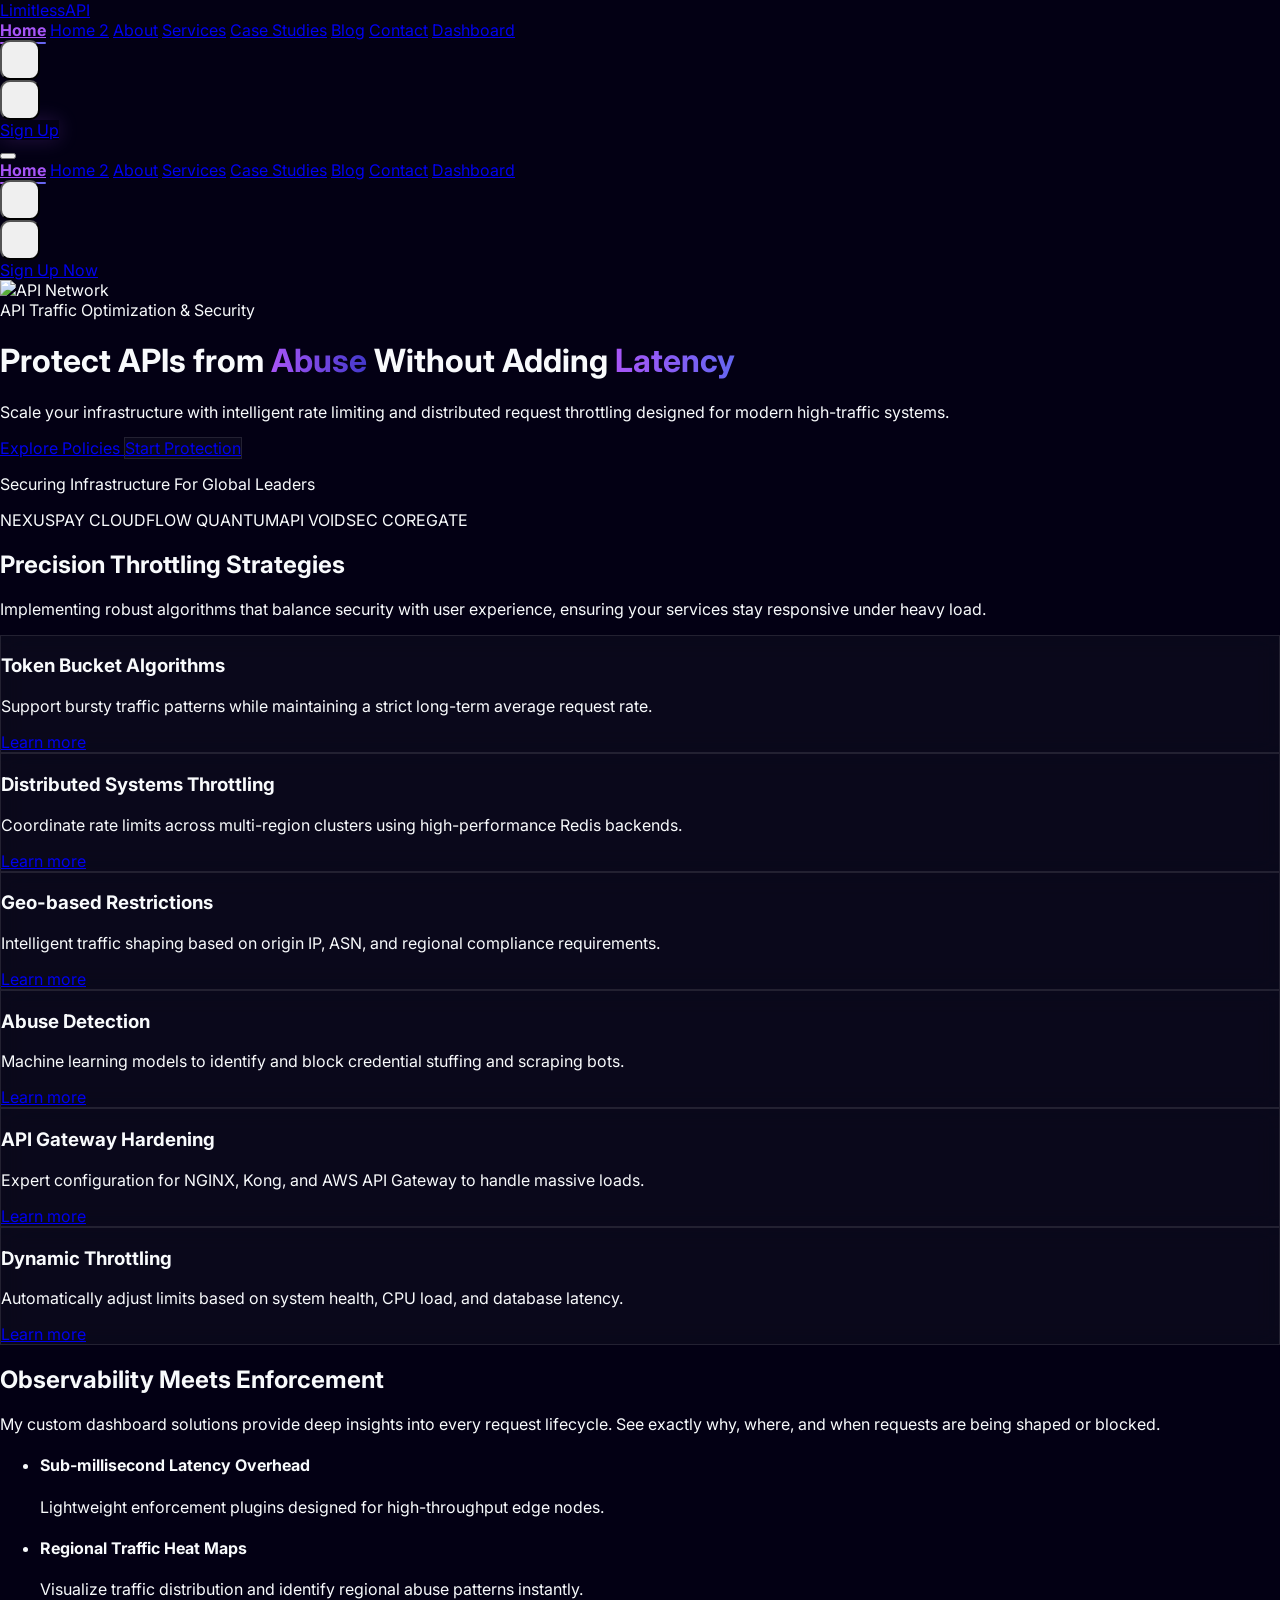
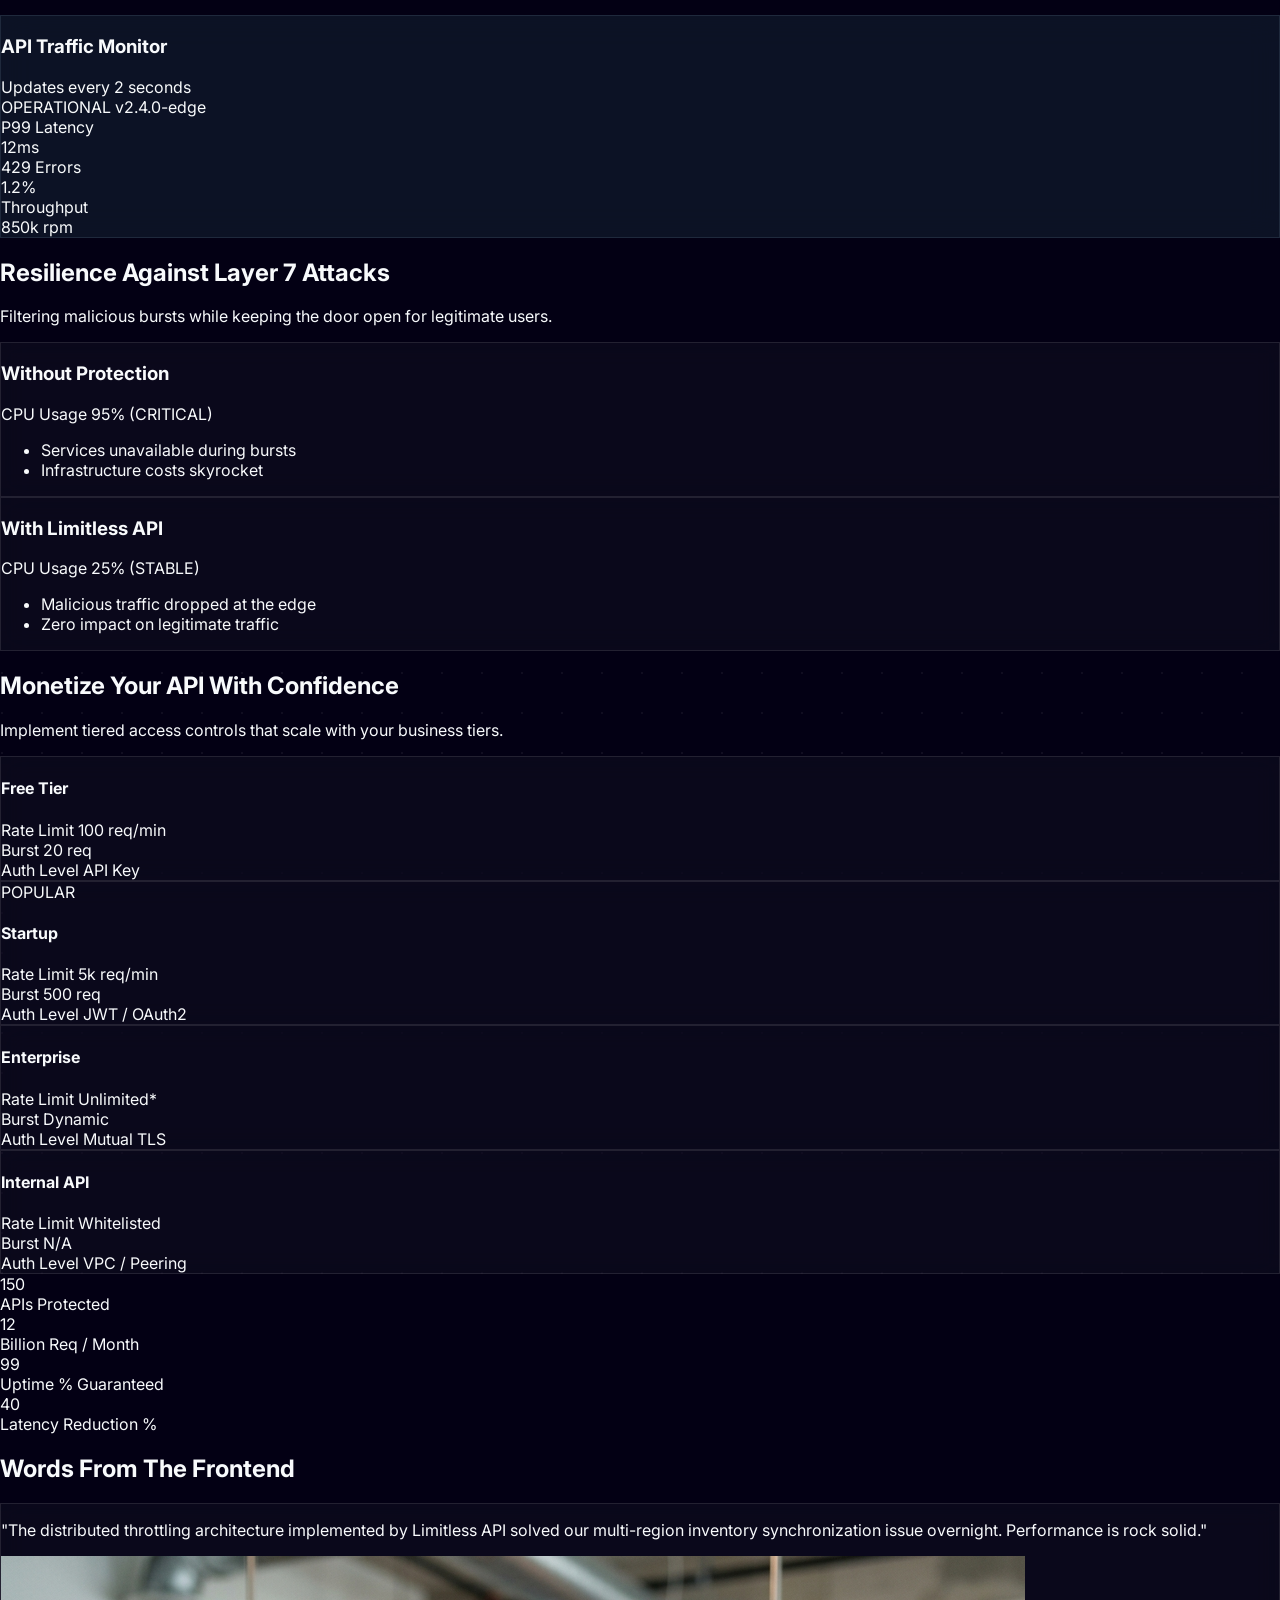
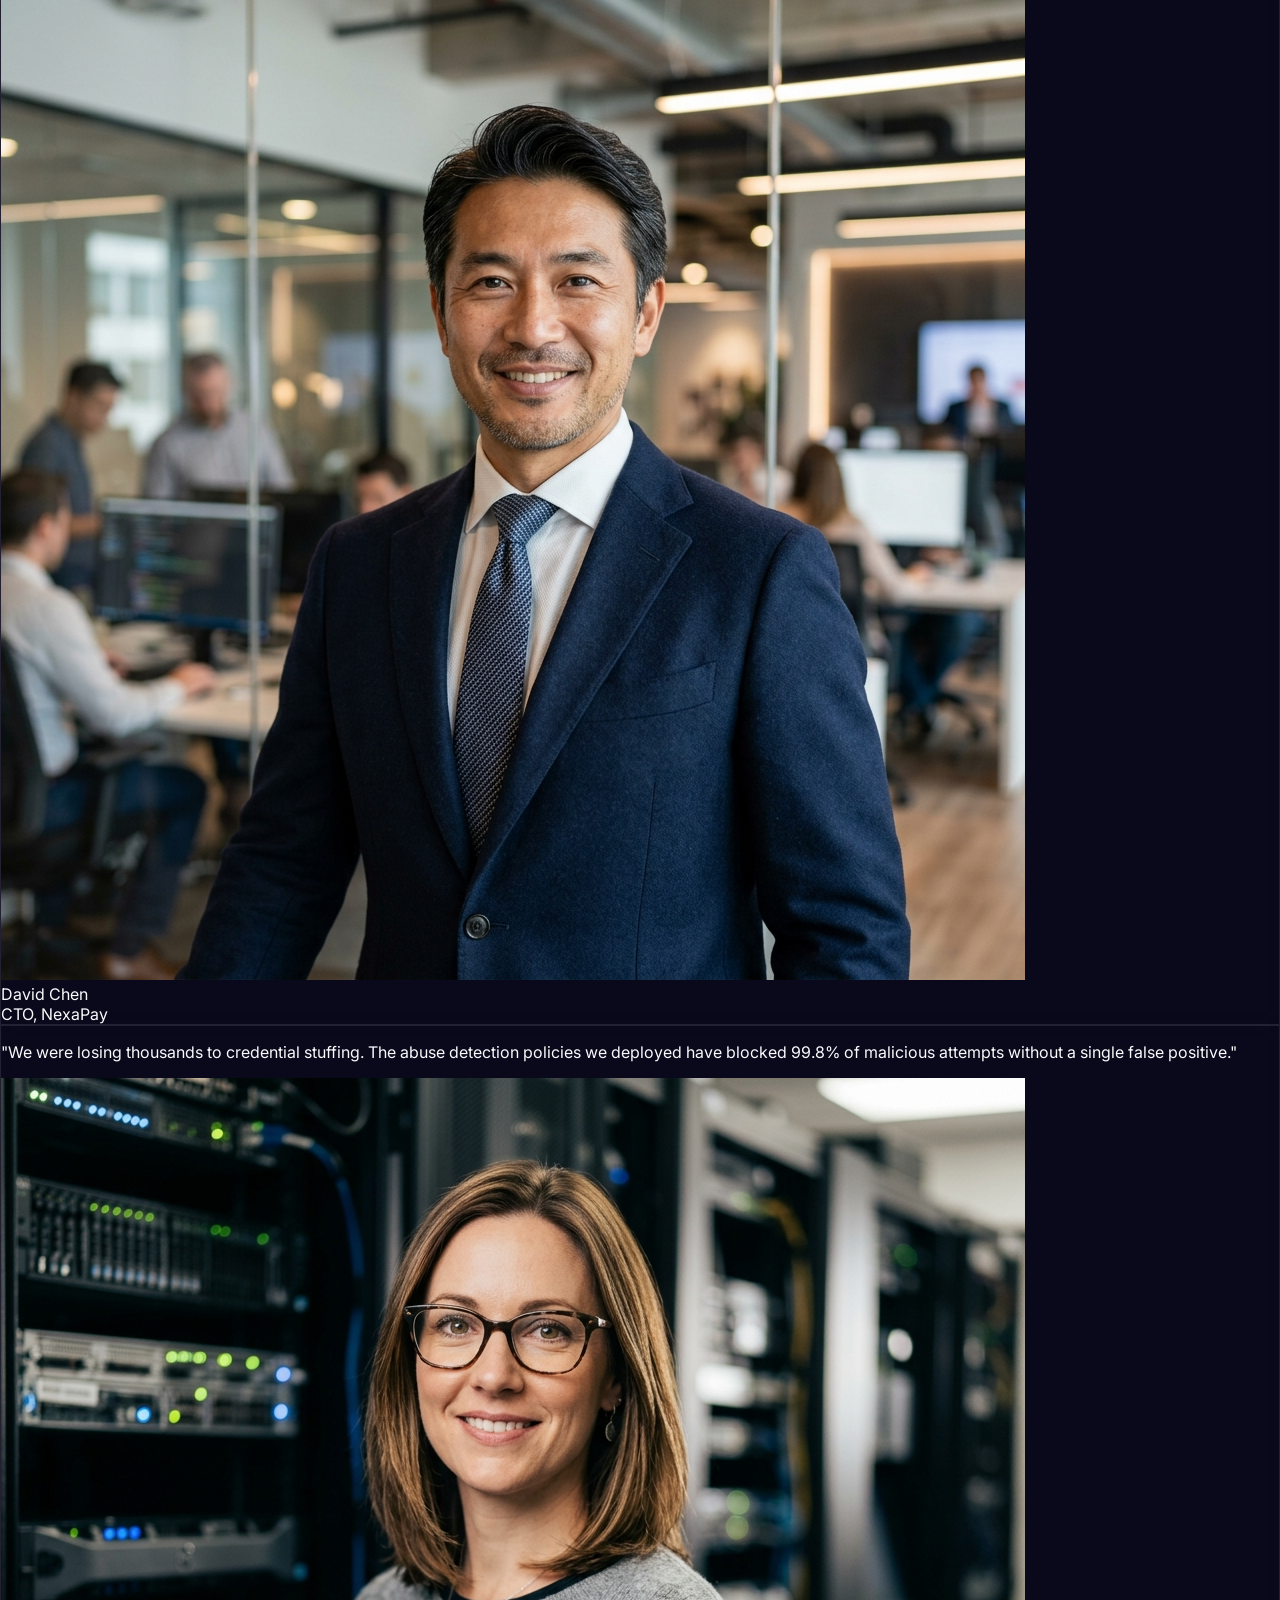
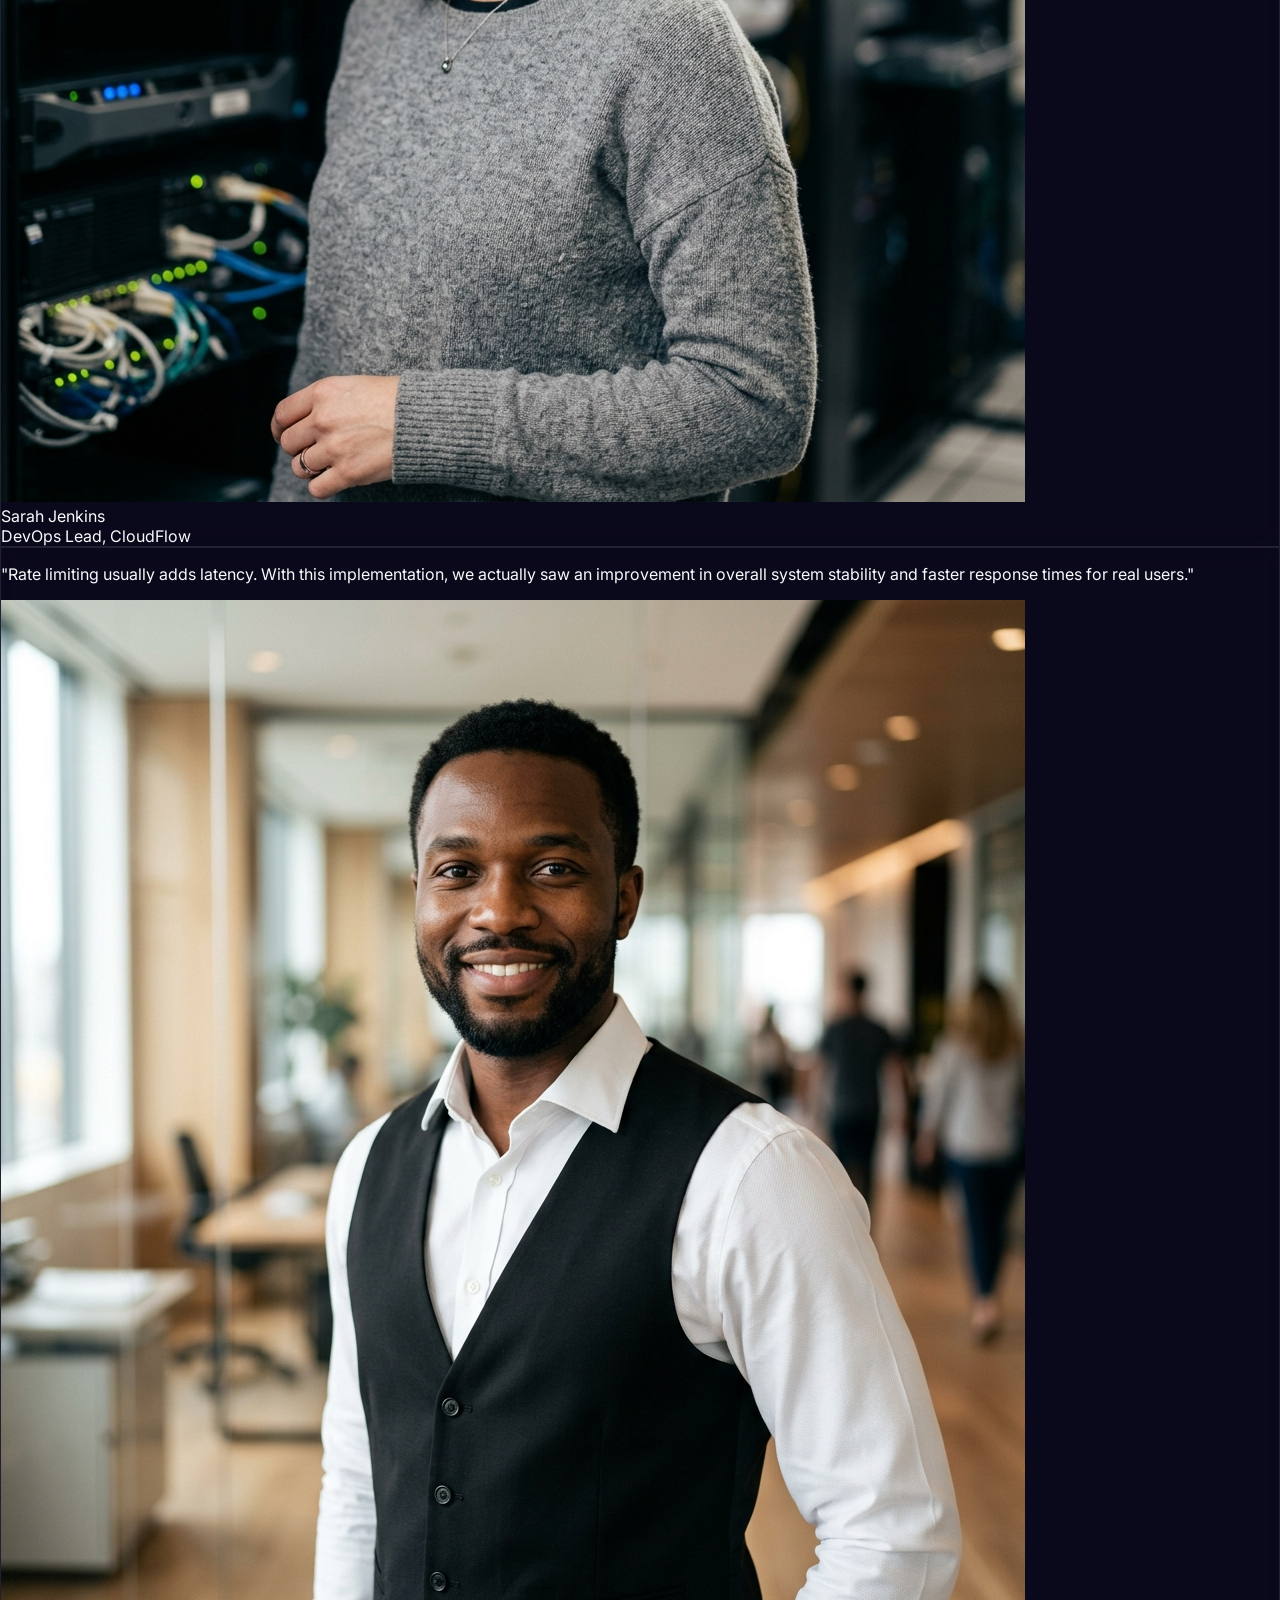
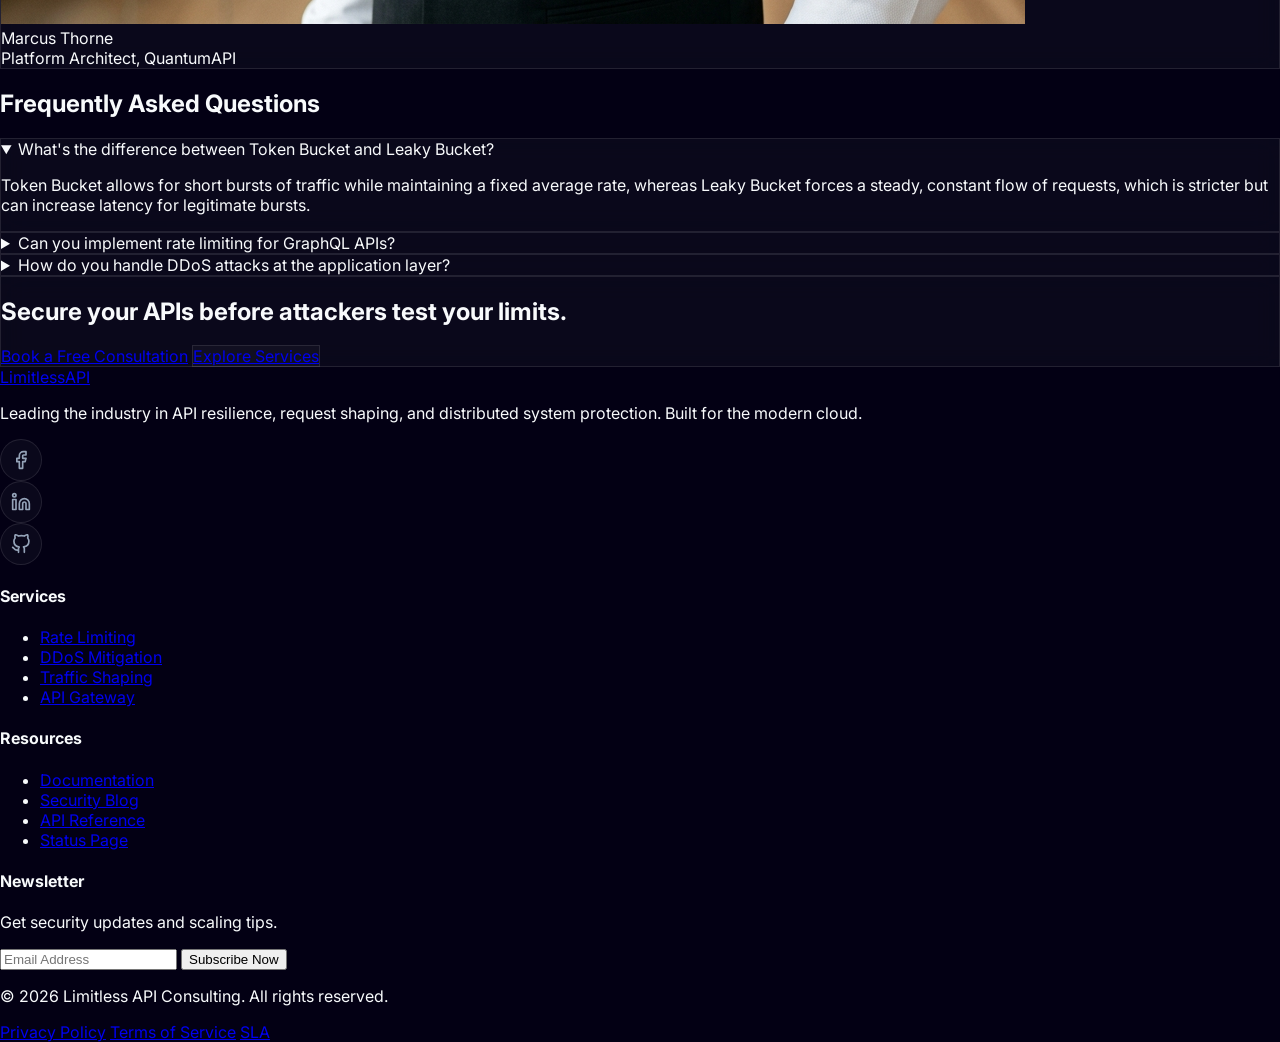
==== commit 5dc27ccd: "home2" ====
--- a/index.html
+++ b/index.html
@@ -1,5 +1,5 @@
 <!DOCTYPE html>
-<html lang="en" class="scroll-smooth dark dark">
+<html lang="en" class="scroll-smooth dark dark overflow-x-hidden">
 
 <head>
     <meta charset="UTF-8">
@@ -58,22 +58,22 @@
     <link rel='stylesheet' href='assets/css/style.css'>
 </head>
 
-<body class="bg-slate-950 text-slate-200">
+<body class="bg-slate-950 text-slate-200 overflow-x-hidden">
 
     <!-- Header/Navbar -->
-    <nav id="navbar" class="fixed top-0 w-full z-50 transition-all duration-300 py-4 px-6">
+    <nav id="navbar" class="fixed top-0 w-full z-50 transition-all duration-300 py-4 px-4 md:px-6">
         <div class="max-w-7xl mx-auto flex justify-between items-center">
             <a href="index.html" class="flex items-center space-x-2">
                 <div
                     class="w-10 h-10 bg-gradient-to-r from-purple-500 to-indigo-600 rounded-lg flex items-center justify-center glow-cyan">
                     <i data-lucide="shield-check" class="text-white w-6 h-6"></i>
                 </div>
-                <span class="text-xl font-bold tracking-tight text-white font-sora">Limitless<span
+                <span class="text-lg lg:text-base xl:text-xl font-bold tracking-tight text-white font-sora">Limitless<span
                         class="text-cyan-400">API</span></span>
             </a>
 
             <!-- Desktop Nav -->
-            <div class="hidden lg:flex items-center space-x-8">
+            <div class="hidden lg:flex items-center lg:space-x-1 xl:space-x-8 lg:text-[11px] xl:text-base">
                 <a href="index.html" class="hover:text-cyan-400 transition-colors">Home</a>
                 <a href="home-2.html" class="hover:text-cyan-400 transition-colors">Home 2</a>
                 <a href="about.html" class="hover:text-cyan-400 transition-colors">About</a>
@@ -84,7 +84,7 @@
                 <a href="dashboard.html" class="hover:text-cyan-400 transition-colors">Dashboard</a>
             </div>
 
-            <div class="hidden lg:flex items-center space-x-4">
+            <div class="hidden lg:flex items-center space-x-1 xl:space-x-4">
                 <button id="theme-toggle"
                     class="text-slate-400 hover:text-cyan-400 hover:bg-white/5 transition-all duration-300 group"
                     title="Toggle Theme">
@@ -96,7 +96,7 @@
                     <i data-lucide="arrow-left-right" class="w-5 h-5"></i>
                 </button>
                 <a href="signup.html"
-                    class="bg-gradient-to-r from-purple-500 to-indigo-600 hover:from-cyan-400 hover:to-blue-500 text-white px-8 py-2.5 rounded-full font-medium transition-all shadow-lg glow-cyan">
+                    class="bg-gradient-to-r from-purple-500 to-indigo-600 hover:from-cyan-400 hover:to-blue-500 text-white lg:px-3 xl:px-8 py-2.5 rounded-full font-medium transition-all shadow-lg glow-cyan text-[12px] xl:text-base">
                     Sign Up
                 </a>
             </div>
@@ -326,7 +326,7 @@
     </section>
 
     <!-- Real-Time Monitoring Dashboard Style Section -->
-    <section class="py-24 bg-slate-900/30">
+    <section class="py-24 bg-slate-900/30 overflow-hidden">
         <div class="max-w-7xl mx-auto px-6">
             <div class="flex flex-col lg:flex-row gap-12 items-center">
                 <div class="lg:w-1/2">
@@ -459,7 +459,7 @@
     </section>
 
     <!-- Tiered API Access Section -->
-    <section class="py-24 bg-grid relative">
+    <section class="py-24 bg-grid relative overflow-hidden">
         <div class="max-w-7xl mx-auto px-6">
             <div class="text-center mb-16">
                 <h2 class="text-4xl font-bold font-sora text-white mb-4">Monetize Your API With Confidence</h2>
@@ -584,7 +584,7 @@
     </section>
 
     <!-- Testimonials -->
-    <section class="py-24 bg-slate-900/20 relative">
+    <section class="py-24 bg-slate-900/20 relative overflow-hidden">
         <div class="max-w-7xl mx-auto px-6">
             <div class="text-center mb-20">
                 <h2 class="text-4xl font-bold font-sora text-white">Words From The Frontend</h2>
@@ -753,7 +753,7 @@
                 </ul>
             </div>
 
-            <div class="md:col-span-3 lg:col-span-1">
+            <div class="md:col-span-1 lg:col-span-1">
                 <h4 class="font-bold text-slate-900 dark:text-white mb-6 uppercase tracking-widest text-xs">Newsletter
                 </h4>
                 <p class="text-xs text-slate-500 dark:text-slate-400 mb-4">Get security updates and scaling tips.</p>
--- a/assets/css/style.css
+++ b/assets/css/style.css
@@ -168,11 +168,20 @@
     left: 30px;
 }
 
+html, body {
+    width: 100% !important;
+    max-width: 100% !important;
+    overflow-x: hidden !important;
+    position: relative;
+    margin: 0;
+    padding: 0;
+    touch-action: pan-y;
+}
+
 body {
     background-color: var(--bg-dark);
     color: var(--text-main);
     font-family: 'Inter', sans-serif;
-    overflow-x: hidden;
     transition: background-color 0.3s ease, color 0.3s ease;
 }
 
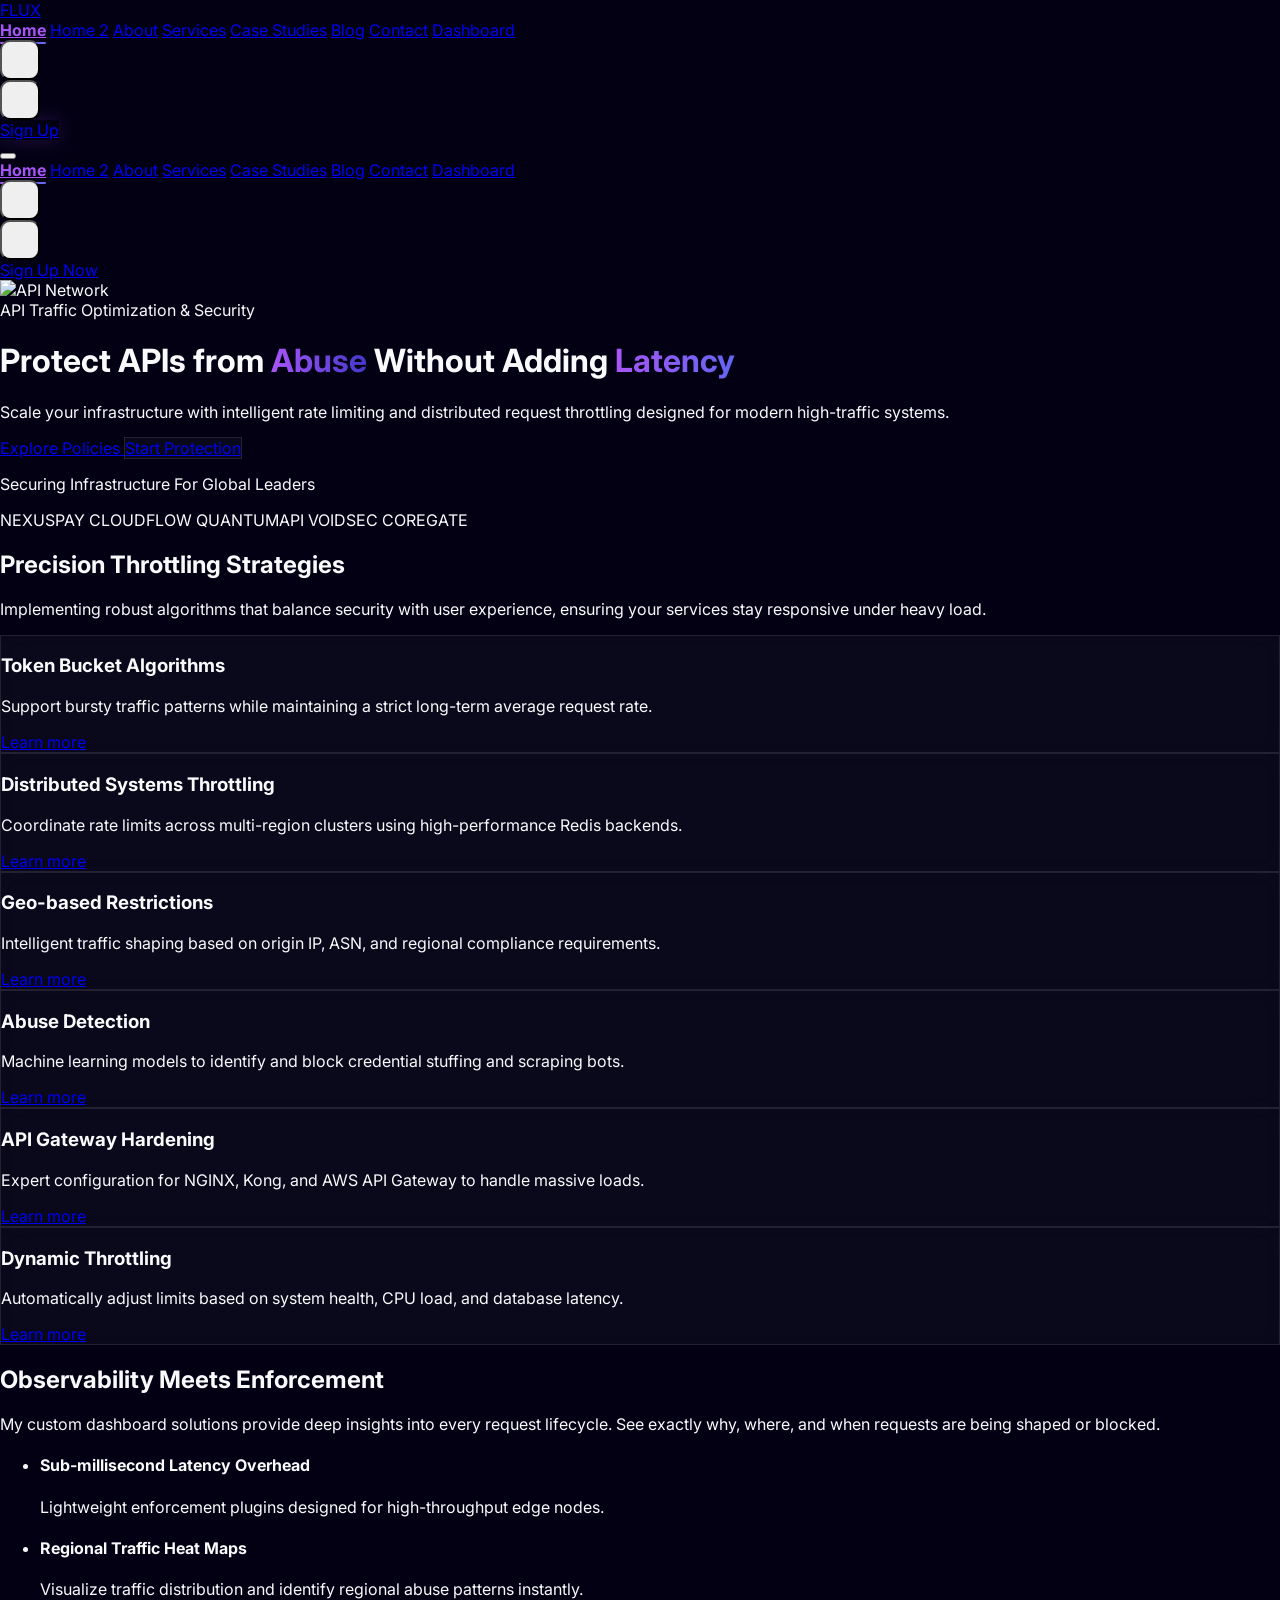
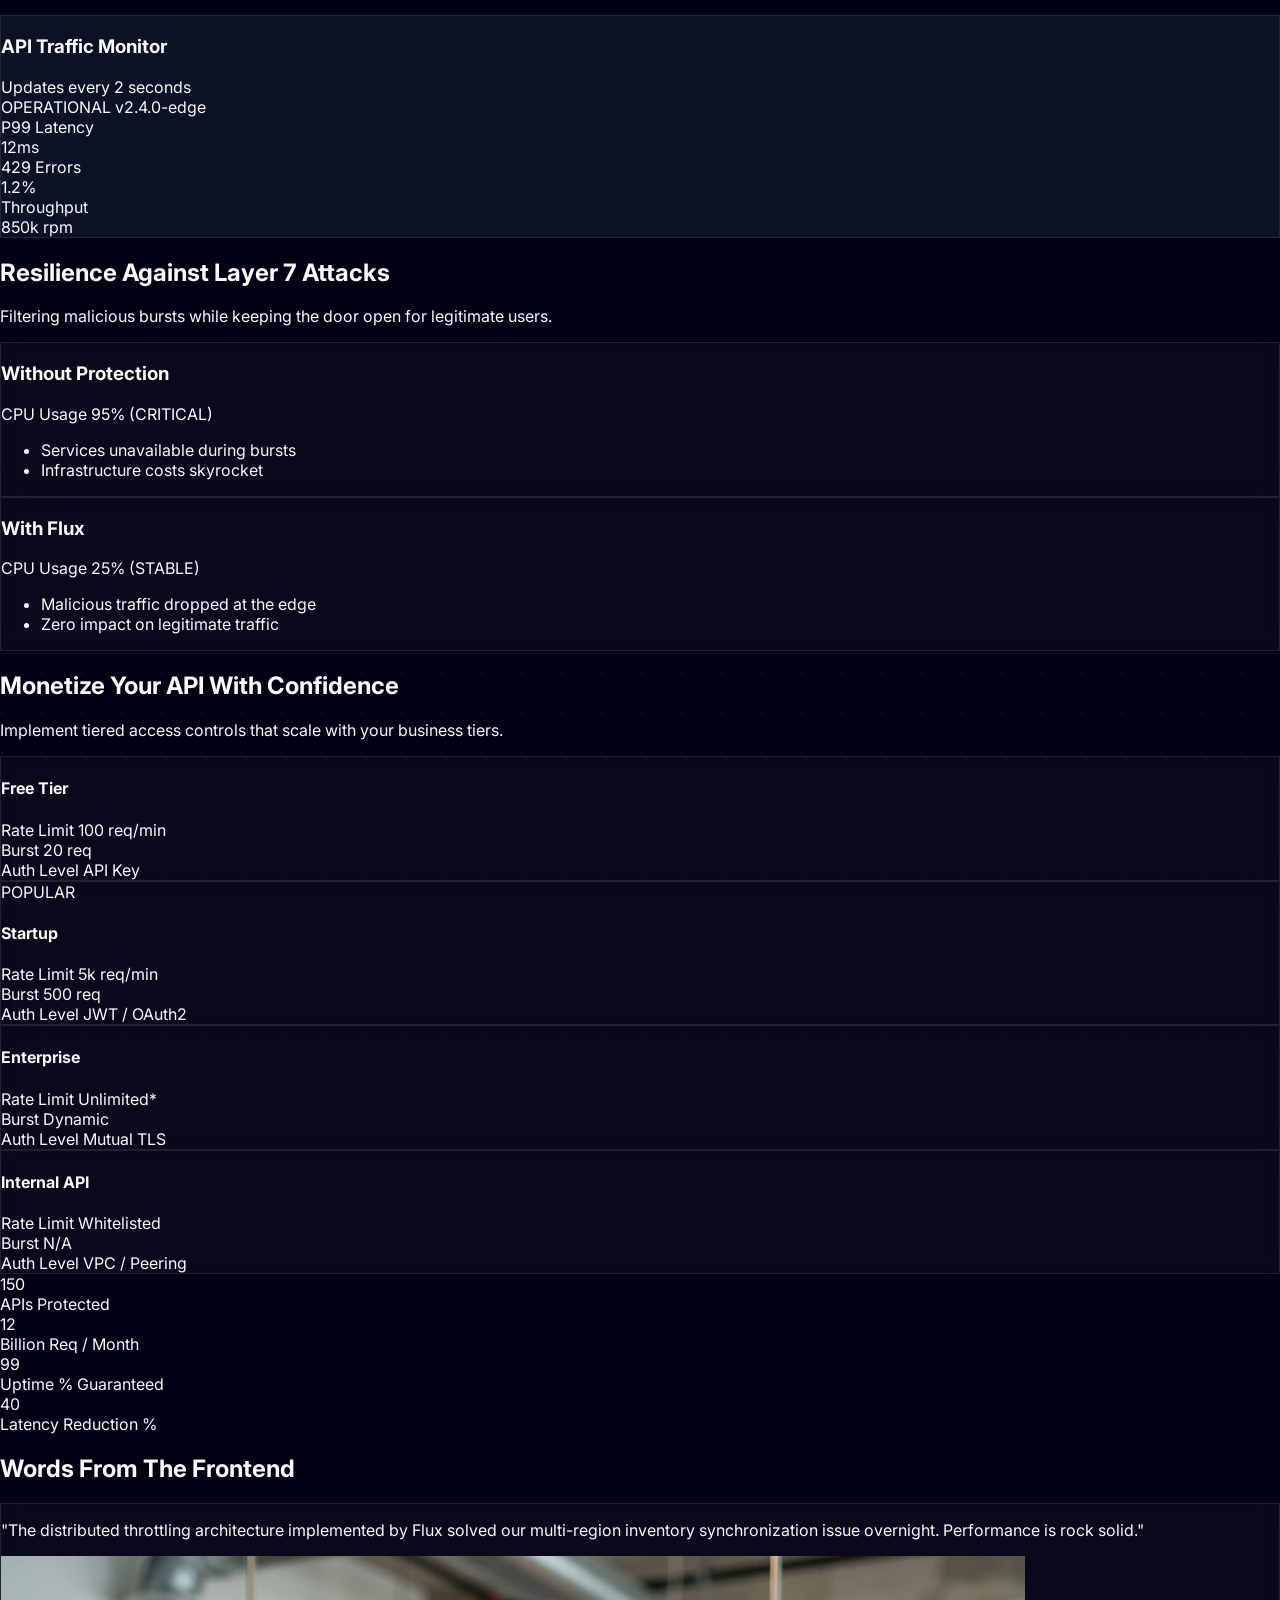
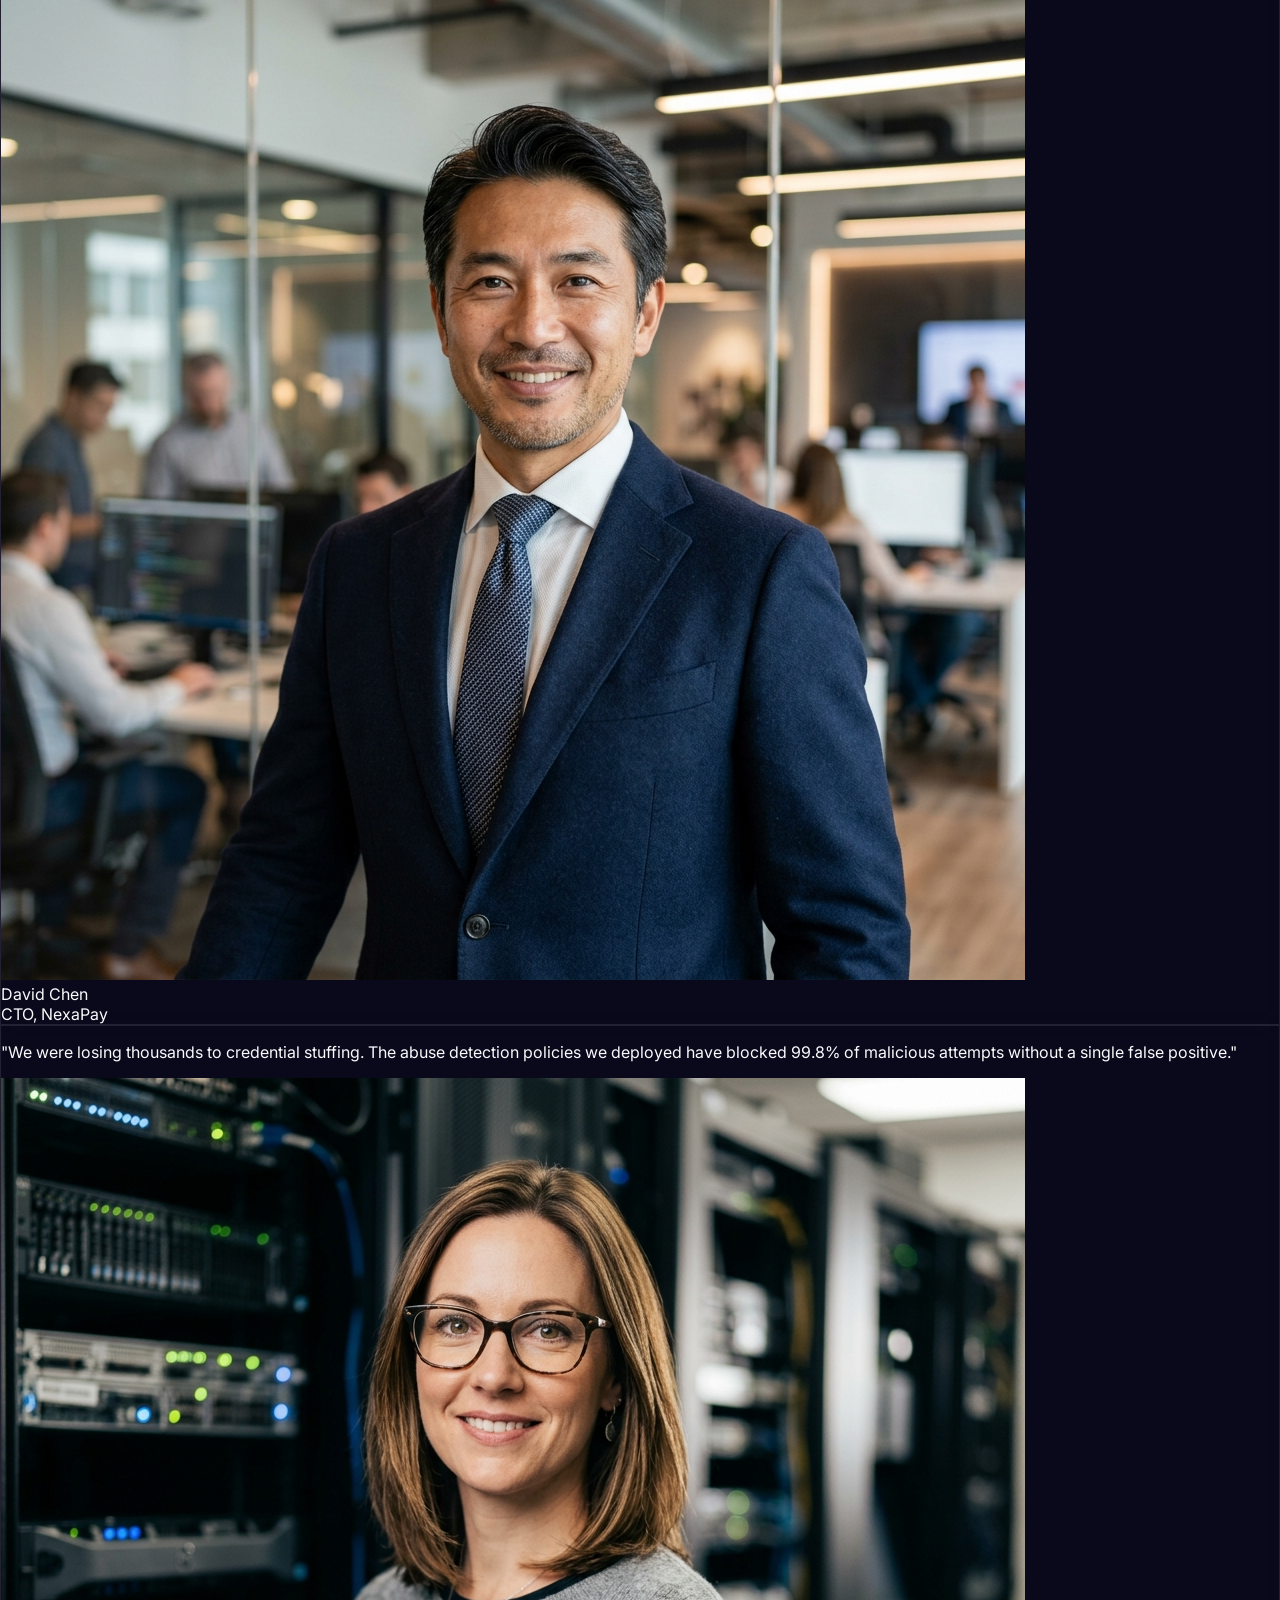
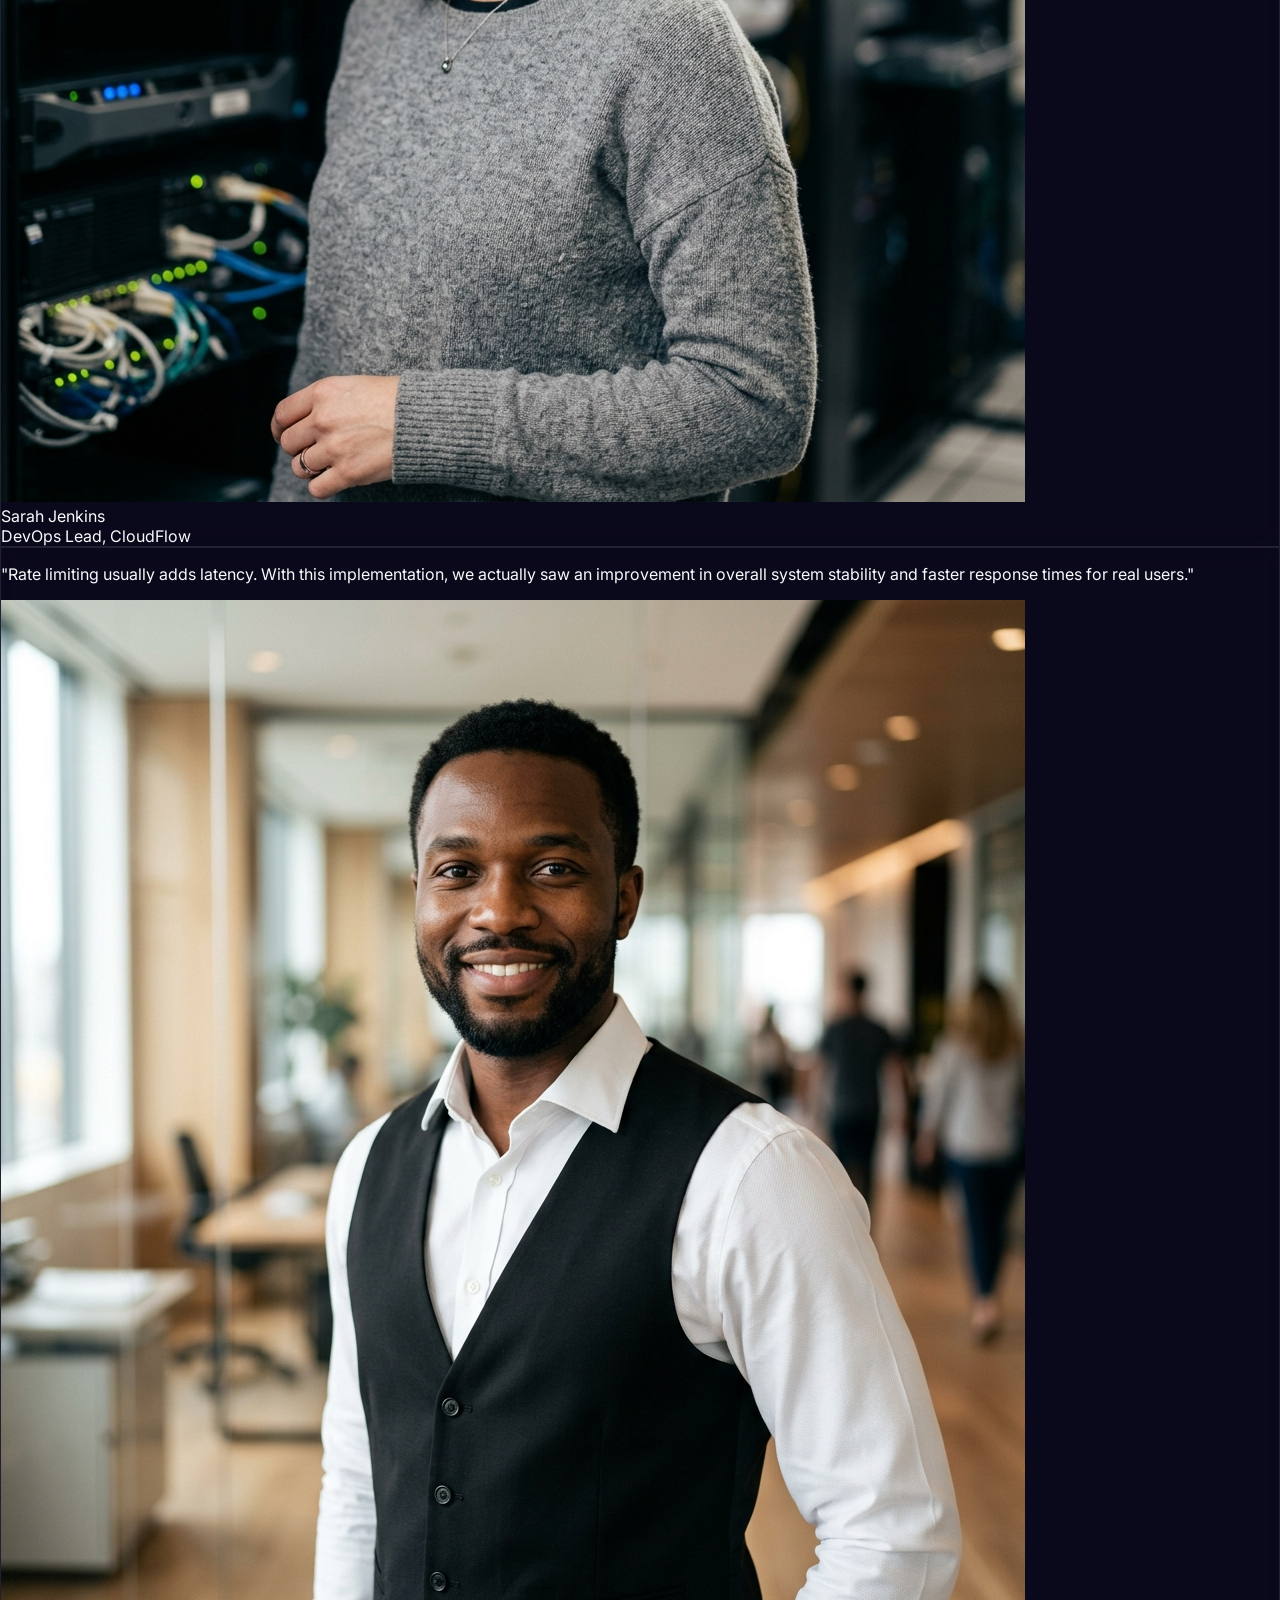
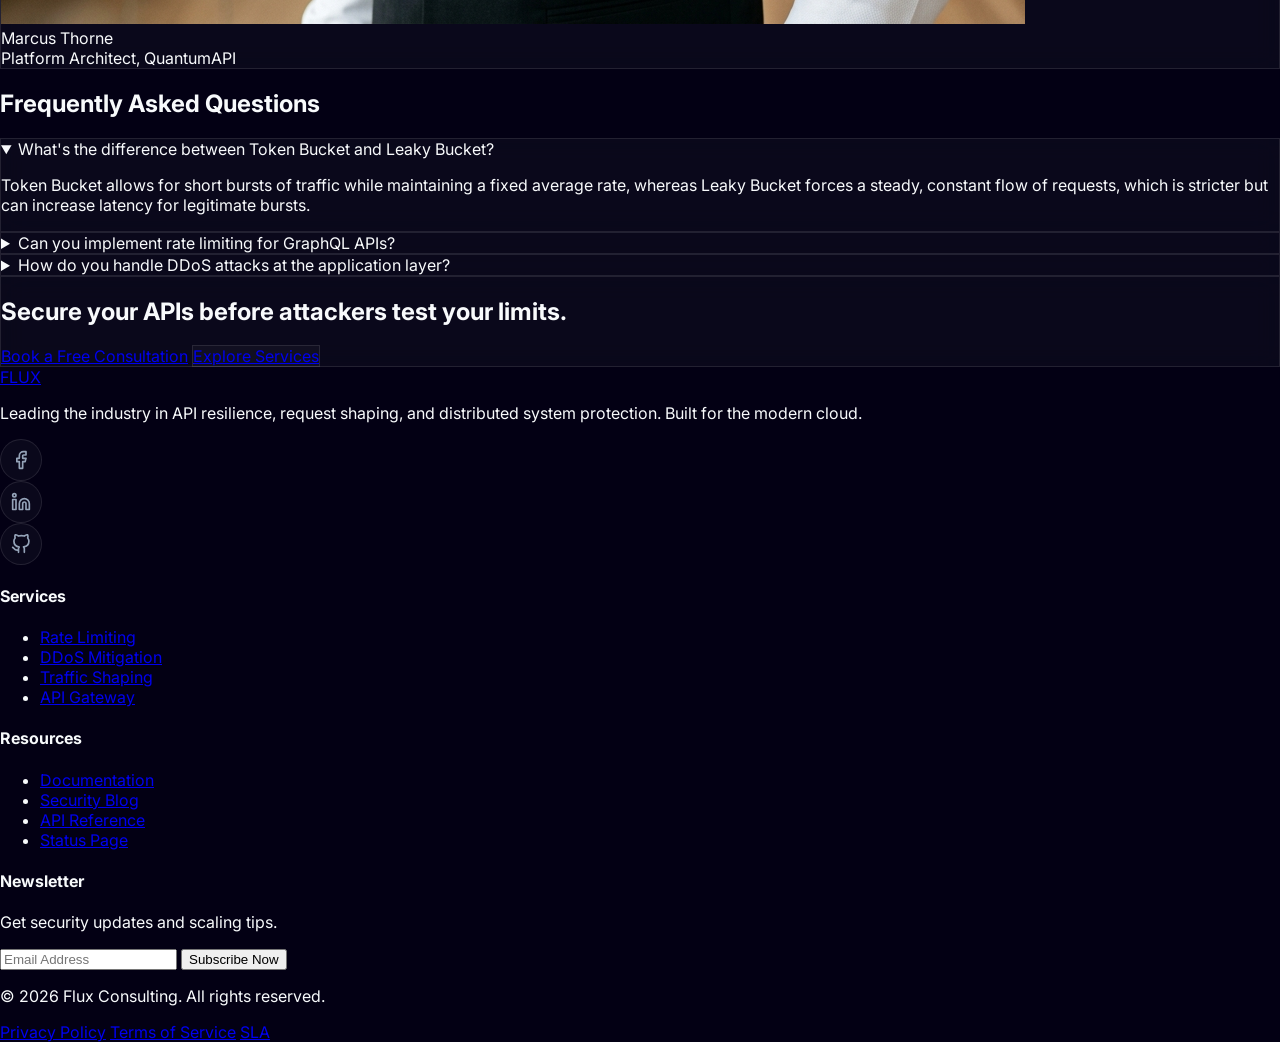
==== commit ff1d1ef3: "login" ====
--- a/index.html
+++ b/index.html
@@ -1,10 +1,10 @@
 <!DOCTYPE html>
-<html lang="en" class="scroll-smooth dark dark overflow-x-hidden">
+<html lang="en" class="scroll-smooth dark overflow-x-hidden">
 
 <head>
     <meta charset="UTF-8">
     <meta name="viewport" content="width=device-width, initial-scale=1.0">
-    <title>Limitless API | Premium Rate Limiting & Throttling Consultant</title>
+    <title>Flux | Premium Rate Limiting & Throttling Consultant</title>
     <link rel='icon' type='image/png' href='assets/img/favicon.png'>
     <meta name="description"
         content="Expert API rate limiting, request throttling, and DDoS mitigation consulting for high-scale distributed systems.">
@@ -68,12 +68,11 @@
                     class="w-10 h-10 bg-gradient-to-r from-purple-500 to-indigo-600 rounded-lg flex items-center justify-center glow-cyan">
                     <i data-lucide="shield-check" class="text-white w-6 h-6"></i>
                 </div>
-                <span class="text-lg lg:text-base xl:text-xl font-bold tracking-tight text-white font-sora">Limitless<span
-                        class="text-cyan-400">API</span></span>
+                <span class="text-lg lg:text-base xl:text-xl font-bold tracking-tight text-white font-sora">FLUX</span>
             </a>
 
             <!-- Desktop Nav -->
-            <div class="hidden lg:flex items-center lg:space-x-1 xl:space-x-8 lg:text-[11px] xl:text-base">
+            <div class="hidden lg:flex items-center lg:space-x-4 xl:space-x-8 lg:text-[13px] xl:text-base">
                 <a href="index.html" class="hover:text-cyan-400 transition-colors">Home</a>
                 <a href="home-2.html" class="hover:text-cyan-400 transition-colors">Home 2</a>
                 <a href="about.html" class="hover:text-cyan-400 transition-colors">About</a>
@@ -169,12 +168,12 @@
             </p>
             <div class="flex flex-col sm:flex-row justify-center items-center gap-6">
                 <a href="dashboard.html"
-                    class="bg-white text-slate-950 px-10 py-5 rounded-2xl font-bold flex items-center space-x-2 hover:bg-cyan-50 hover:scale-105 hover:-translate-y-1 hover:shadow-2xl hover:shadow-cyan-500/20 transition-all duration-300">
+                    class="w-full max-w-xs sm:w-auto bg-white text-slate-950 px-10 py-5 rounded-2xl font-bold flex items-center justify-center space-x-2 hover:bg-cyan-50 hover:scale-105 hover:-translate-y-1 hover:shadow-2xl hover:shadow-cyan-500/20 transition-all duration-300">
                     <span>Explore Policies</span>
                     <i data-lucide="arrow-right" class="w-5 h-5"></i>
                 </a>
                 <a href="contact.html"
-                    class="glass px-10 py-5 rounded-2xl font-bold border border-white/10 hover:border-cyan-500/50 hover:bg-white/5 hover:scale-105 hover:-translate-y-1 transition-all duration-300">
+                    class="w-full max-w-xs sm:w-auto glass px-10 py-5 rounded-2xl font-bold flex items-center justify-center border border-white/10 hover:border-cyan-500/50 hover:bg-white/5 hover:scale-105 hover:-translate-y-1 transition-all duration-300">
                     Start Protection
                 </a>
             </div>
@@ -433,7 +432,7 @@
                     <div class="absolute top-0 right-0 p-4">
                         <i data-lucide="shield-check" class="text-emerald-500/20 w-24 h-24"></i>
                     </div>
-                    <h3 class="text-2xl font-bold text-emerald-500 mb-4">With Limitless API</h3>
+                    <h3 class="text-2xl font-bold text-emerald-500 mb-4">With Flux</h3>
                     <div class="space-y-4 mb-8">
                         <div class="h-2 w-full bg-slate-800 rounded-full overflow-hidden">
                             <div class="h-full bg-emerald-500 w-[25%] animate-pulse"></div>
@@ -594,7 +593,7 @@
                 <div
                     class="glass p-8 rounded-3xl border-slate-800 flex flex-col h-full group hover:border-cyan-500/30 transition-all">
                     <p class="italic text-slate-300 leading-relaxed mb-8">"The distributed throttling architecture
-                        implemented by Limitless API solved our multi-region inventory synchronization issue overnight.
+                        implemented by Flux solved our multi-region inventory synchronization issue overnight.
                         Performance is rock solid."</p>
                     <div class="flex items-center space-x-4 mt-auto not-italic">
                         <img src="assets/img/p1.png" alt="David Chen"
@@ -701,8 +700,7 @@
                         <i data-lucide="shield-check" class="text-white w-6 h-6"></i>
                     </div>
                     <span
-                        class="text-xl font-bold tracking-tight text-slate-900 dark:text-white font-sora">Limitless<span
-                            class="text-cyan-400">API</span></span>
+                        class="text-xl font-bold tracking-tight text-slate-900 dark:text-white font-sora">FLUX</span>
                 </a>
                 <p class="text-slate-500 mb-6 max-w-sm">Leading the industry in API resilience, request shaping, and
                     distributed system protection. Built for the modern cloud.</p>
@@ -771,7 +769,7 @@
 
         <div
             class="max-w-7xl mx-auto px-6 pt-10 border-t border-slate-900 flex flex-col md:flex-row justify-between items-center text-slate-600 text-xs">
-            <p>&copy; 2026 Limitless API Consulting. All rights reserved.</p>
+            <p>&copy; 2026 Flux Consulting. All rights reserved.</p>
             <div class="flex space-x-6 mt-4 md:mt-0">
                 <a href="#" class="hover:text-white">Privacy Policy</a>
                 <a href="#" class="hover:text-white">Terms of Service</a>
--- a/assets/css/style.css
+++ b/assets/css/style.css
@@ -45,8 +45,11 @@
 
 [data-theme="light"] .bg-slate-950,
 [data-theme="light"] .bg-slate-900,
+[data-theme="light"] .bg-slate-950\/90,
 [data-theme="light"] .bg-slate-950\/80,
+[data-theme="light"] .bg-slate-950\/50,
 [data-theme="light"] .bg-slate-950\/40,
+[data-theme="light"] .bg-slate-950\/20,
 [data-theme="light"] .bg-slate-900\/20,
 [data-theme="light"] .bg-slate-900\/30,
 [data-theme="light"] .bg-slate-900\/50,
@@ -59,10 +62,12 @@
     color: #0f172a !important;
 }
 
-[data-theme="light"] .from-slate-950\/80 { --tw-gradient-from: rgba(248, 250, 252, 0.8) !important; }
-[data-theme="light"] .from-slate-950 { --tw-gradient-from: #f8fafc !important; }
-[data-theme="light"] .via-slate-950\/40 { --tw-gradient-to: rgba(248, 250, 252, 0.4) !important; }
-[data-theme="light"] .via-slate-950 { --tw-gradient-to: rgba(248, 250, 252, 0.5) !important; }
+[data-theme="light"] .from-slate-950\/90 { --tw-gradient-from: rgba(248, 250, 252, 0.9) !important; --tw-gradient-to: rgba(248, 250, 252, 0) !important; --tw-gradient-stops: var(--tw-gradient-from), var(--tw-gradient-to) !important; }
+[data-theme="light"] .from-slate-950\/80 { --tw-gradient-from: rgba(248, 250, 252, 0.8) !important; --tw-gradient-to: rgba(248, 250, 252, 0) !important; --tw-gradient-stops: var(--tw-gradient-from), var(--tw-gradient-to) !important; }
+[data-theme="light"] .from-slate-950 { --tw-gradient-from: #f8fafc !important; --tw-gradient-to: rgba(248, 250, 252, 0) !important; --tw-gradient-stops: var(--tw-gradient-from), var(--tw-gradient-to) !important; }
+[data-theme="light"] .via-slate-950\/50 { --tw-gradient-to: rgba(248, 250, 252, 0.5) !important; --tw-gradient-stops: var(--tw-gradient-from), rgba(248, 250, 252, 0.5), var(--tw-gradient-to) !important; }
+[data-theme="light"] .via-slate-950\/40 { --tw-gradient-to: rgba(248, 250, 252, 0.4) !important; --tw-gradient-stops: var(--tw-gradient-from), rgba(248, 250, 252, 0.4), var(--tw-gradient-to) !important; }
+[data-theme="light"] .via-slate-950 { --tw-gradient-to: rgba(248, 250, 252, 0.5) !important; --tw-gradient-stops: var(--tw-gradient-from), rgba(248, 250, 252, 0.5), var(--tw-gradient-to) !important; }
 [data-theme="light"] .to-slate-950 { --tw-gradient-to: #f8fafc !important; }
 
 [data-theme="light"] .from-slate-900 { --tw-gradient-from: #f1f5f9 !important; }
@@ -71,6 +76,16 @@
 [data-theme="light"] .text-slate-400 { color: #334155 !important; }
 [data-theme="light"] .text-slate-500 { color: #1e293b !important; }
 [data-theme="light"] .text-slate-600 { color: #0f172a !important; }
+[data-theme="light"] .text-cyan-400,
+[data-theme="light"] .text-purple-400 {
+    color: #a855f7 !important;
+}
+[data-theme="light"] .bg-cyan-500\/10,
+[data-theme="light"] .bg-purple-500\/10,
+[data-theme="light"] .bg-cyan-500\/20,
+[data-theme="light"] .bg-purple-500\/20 {
+    background-color: rgba(168, 85, 247, 0.1) !important;
+}
 
 [data-theme="light"] h1,
 [data-theme="light"] h2,
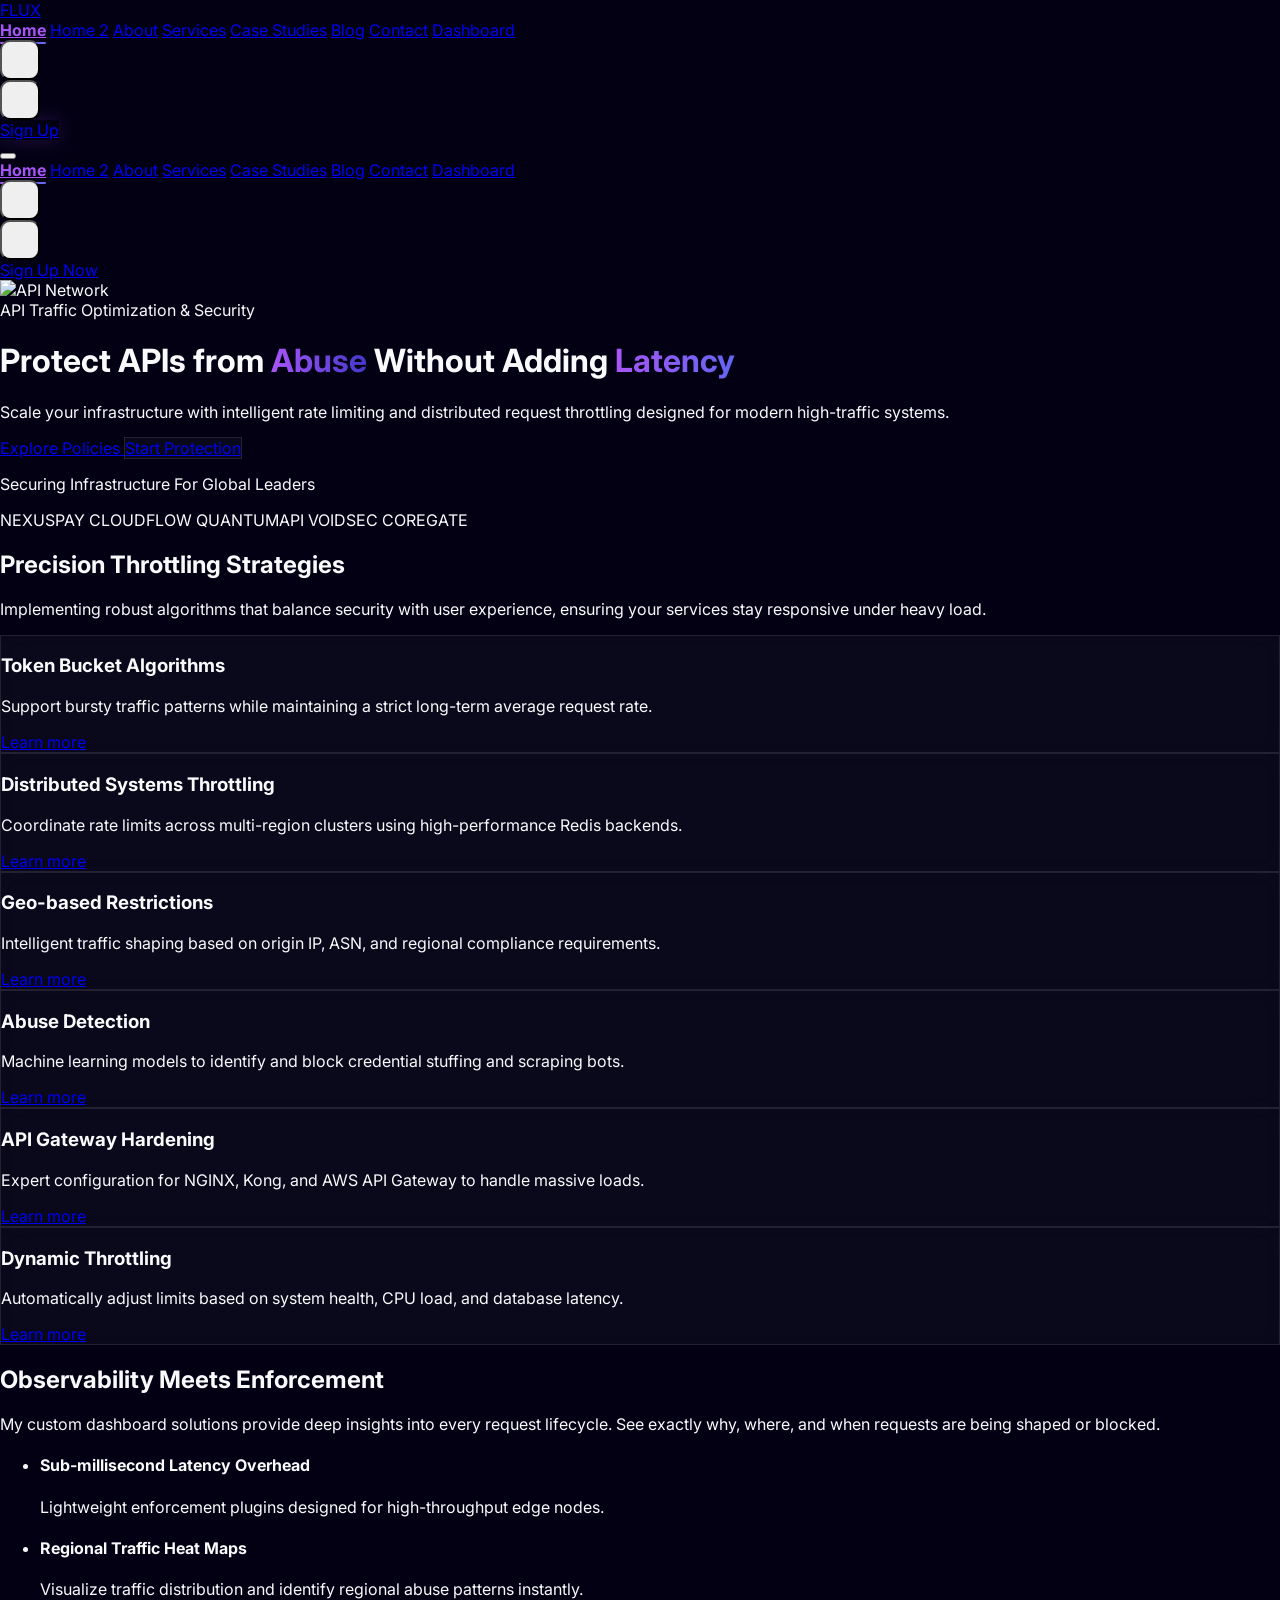
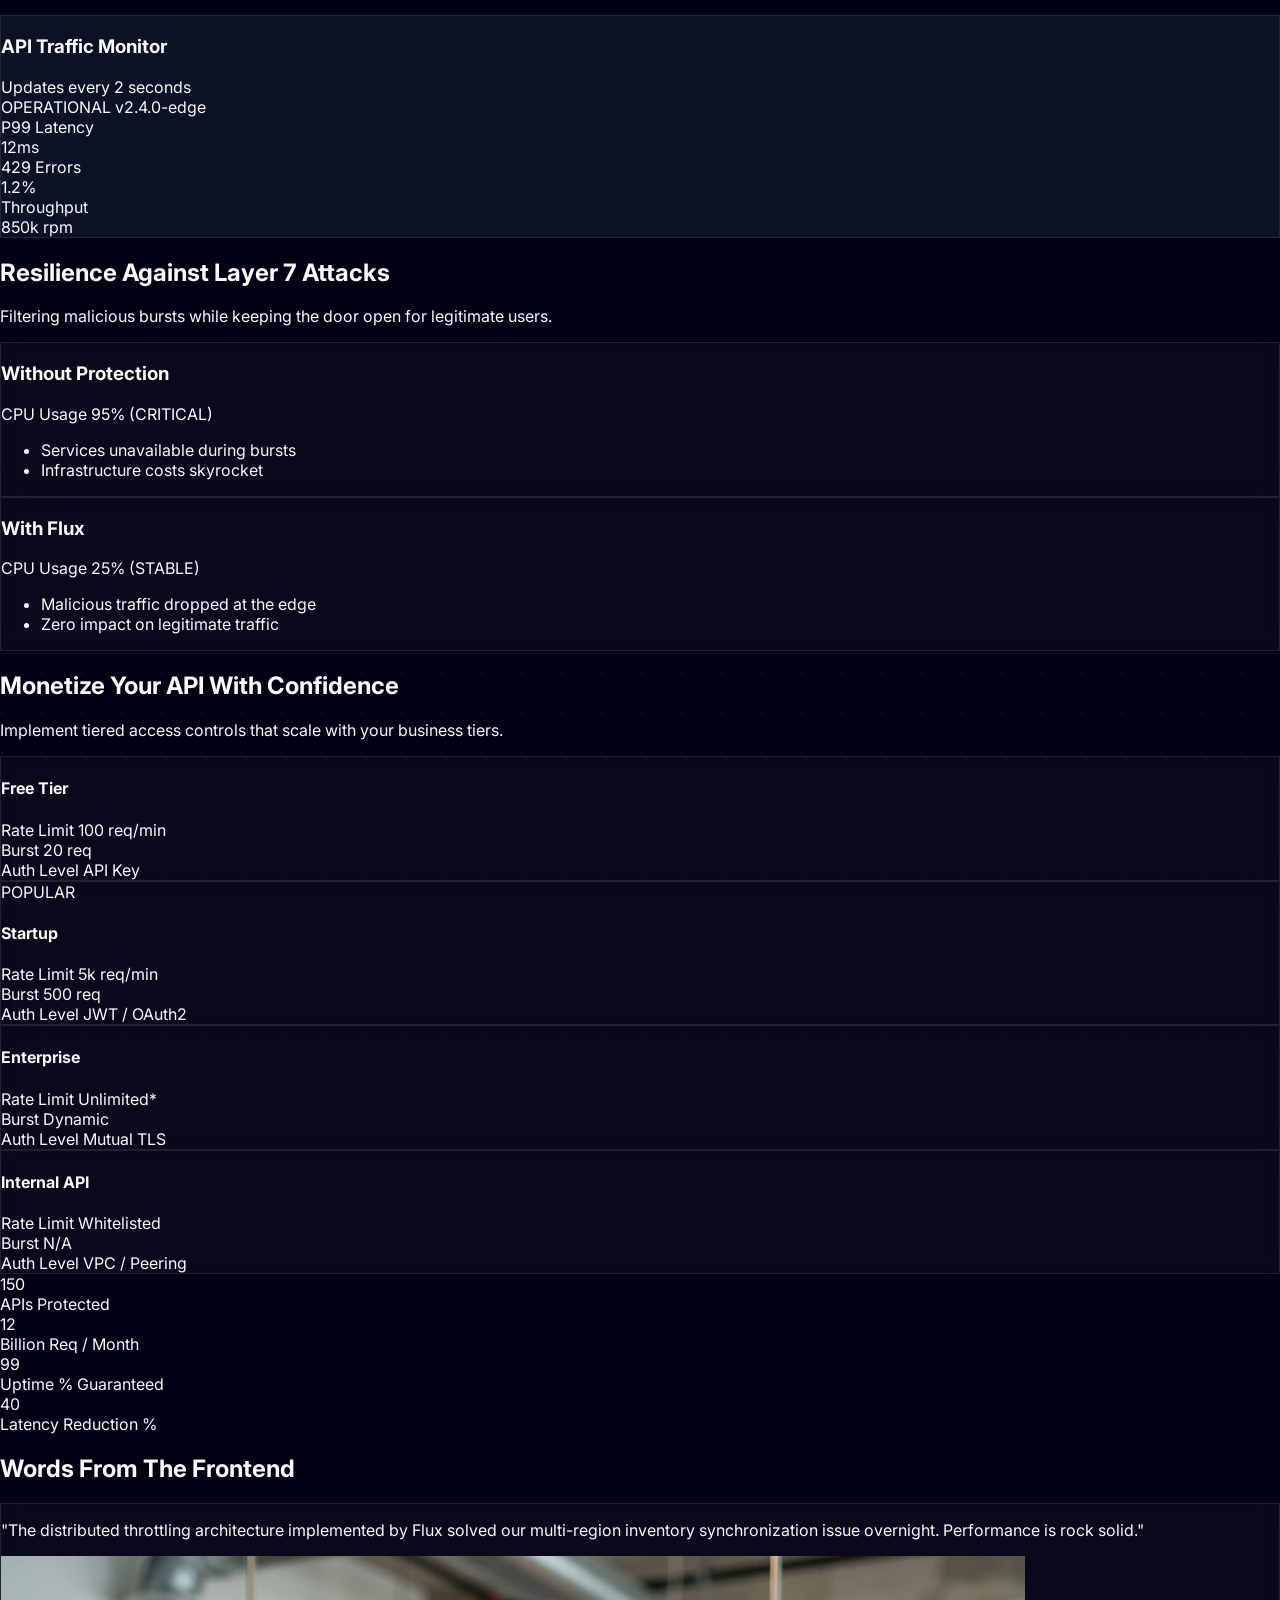
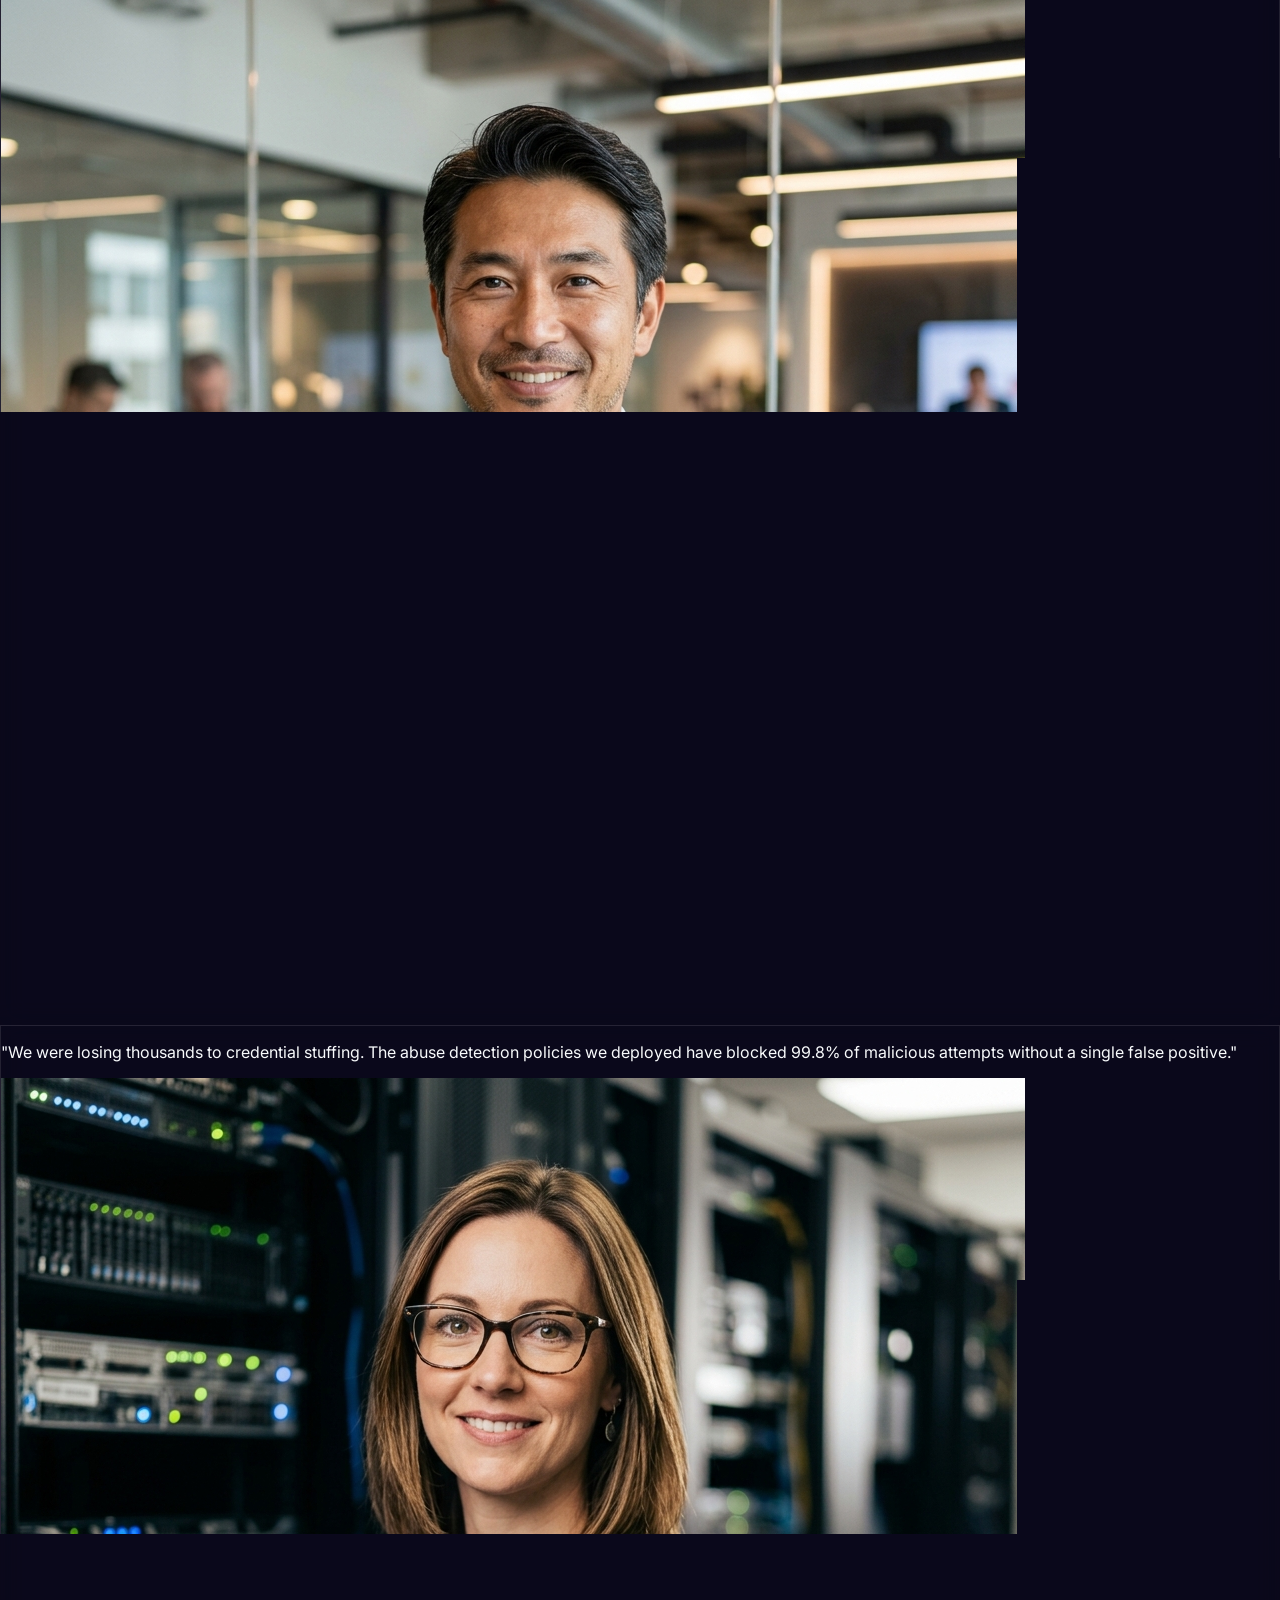
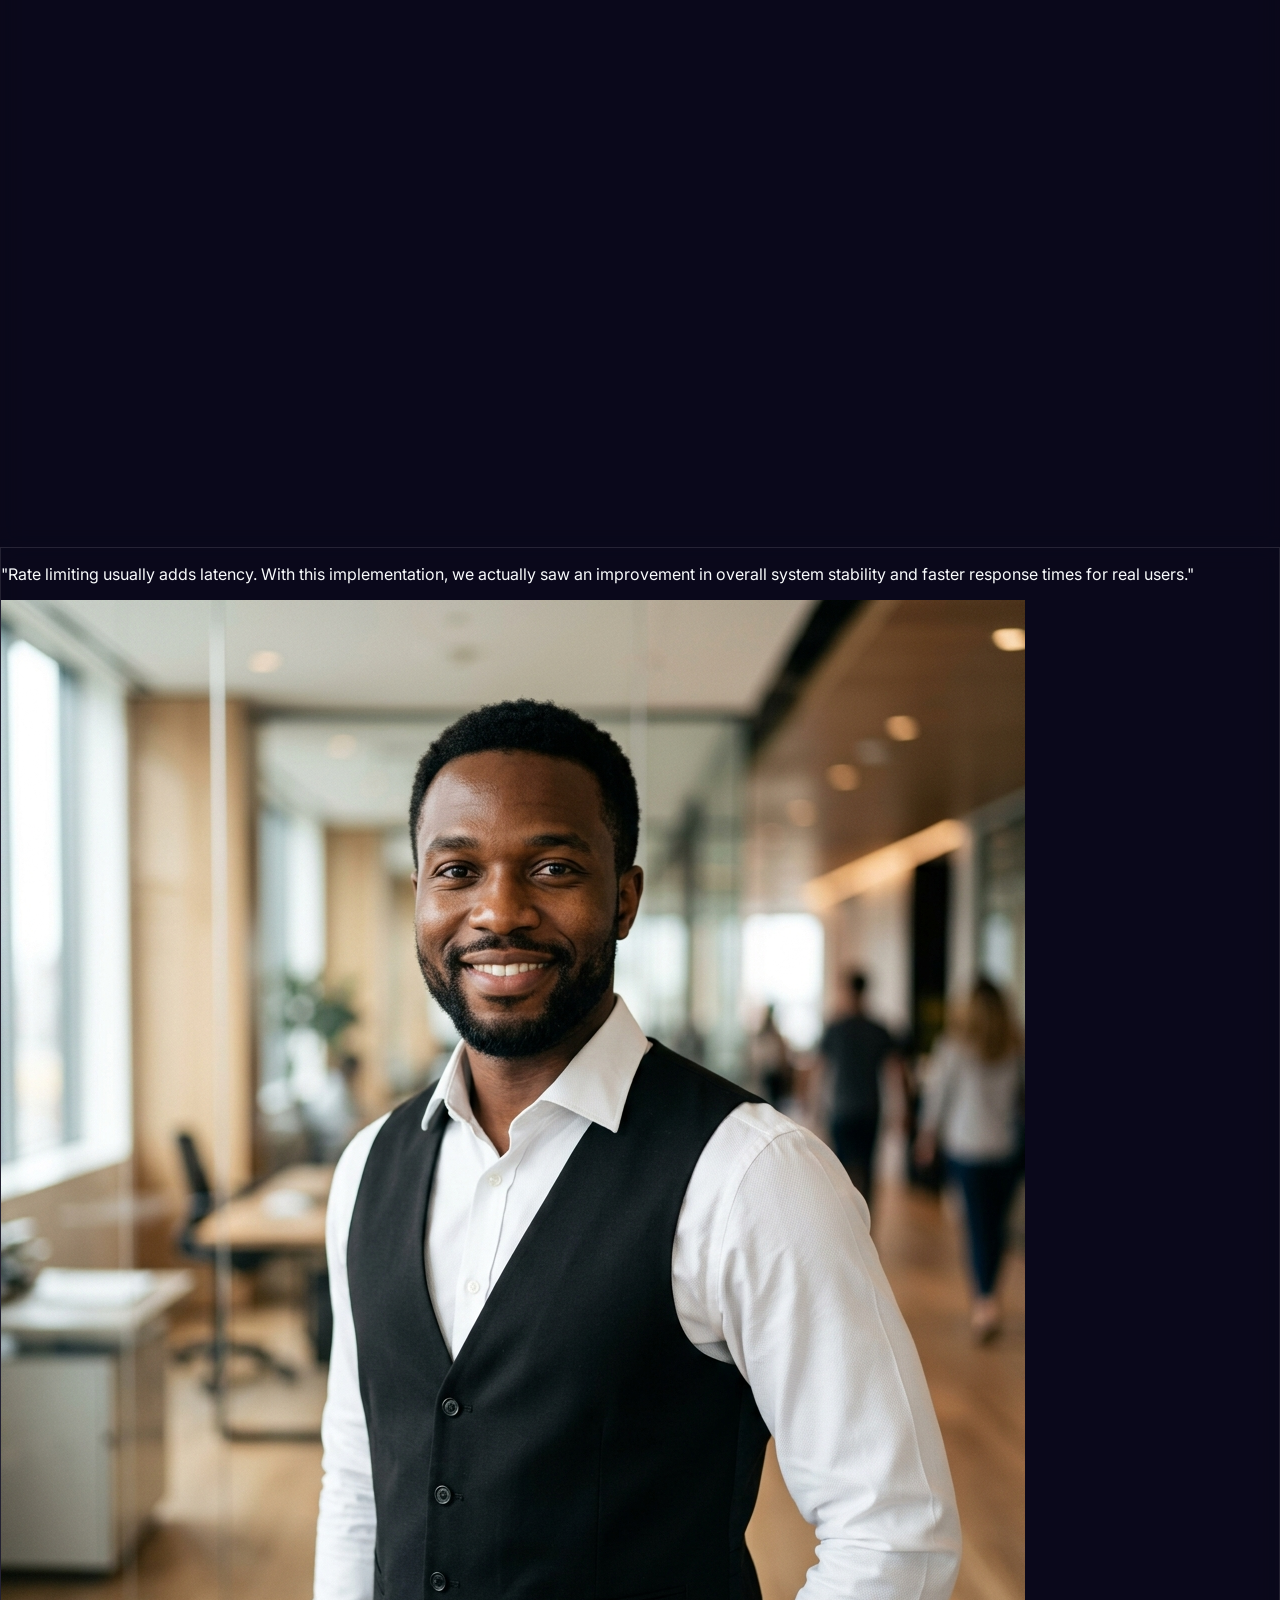
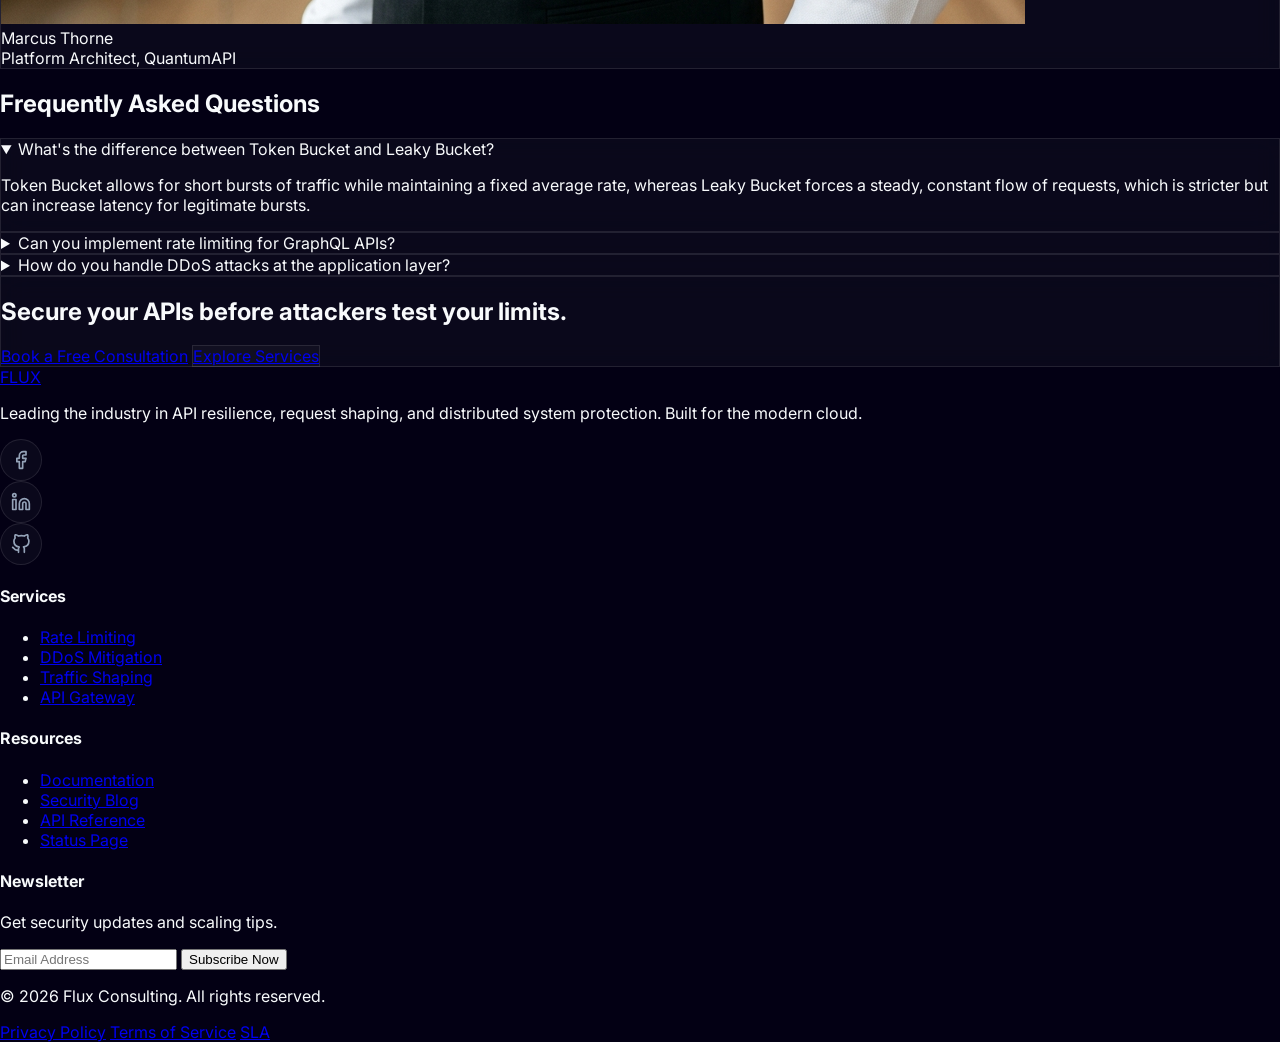
==== commit e1191097: "services" ====
--- a/index.html
+++ b/index.html
@@ -72,7 +72,7 @@
             </a>
 
             <!-- Desktop Nav -->
-            <div class="hidden lg:flex items-center lg:space-x-4 xl:space-x-8 lg:text-[13px] xl:text-base">
+            <div class="hidden xl:flex items-center xl:space-x-8 text-base">
                 <a href="index.html" class="hover:text-cyan-400 transition-colors">Home</a>
                 <a href="home-2.html" class="hover:text-cyan-400 transition-colors">Home 2</a>
                 <a href="about.html" class="hover:text-cyan-400 transition-colors">About</a>
@@ -83,7 +83,7 @@
                 <a href="dashboard.html" class="hover:text-cyan-400 transition-colors">Dashboard</a>
             </div>
 
-            <div class="hidden lg:flex items-center space-x-1 xl:space-x-4">
+            <div class="hidden xl:flex items-center space-x-4">
                 <button id="theme-toggle"
                     class="text-slate-400 hover:text-cyan-400 hover:bg-white/5 transition-all duration-300 group"
                     title="Toggle Theme">
@@ -101,17 +101,17 @@
             </div>
 
             <!-- Mobile Menu Btn -->
-            <button id="mobile-menu-btn" class="lg:hidden text-slate-300">
+            <button id="mobile-menu-btn" class="xl:hidden text-slate-300">
                 <i data-lucide="menu" class="w-6 h-6"></i>
             </button>
         </div>
 
         <!-- Mobile Menu -->
         <div id="mobile-menu"
-            class="hidden lg:hidden absolute top-full left-0 w-full bg-slate-950 border-t border-slate-900 p-8 shadow-2xl max-h-[85vh] overflow-y-auto no-scrollbar">
+            class="hidden xl:hidden absolute top-full left-0 w-full bg-slate-950 border-t border-slate-900 p-8 shadow-2xl max-h-[85vh] overflow-y-auto no-scrollbar">
             <div class="flex flex-col space-y-6">
                 <a href="index.html"
-                    class="text-xl font-bold text-white hover:text-cyan-400 transition-colors py-2 border-b border-slate-900">Home</a>
+                    class="text-xl font-bold text-cyan-400 hover:text-cyan-400 transition-colors py-2 border-b border-slate-900">Home</a>
                 <a href="home-2.html"
                     class="text-xl font-bold text-white hover:text-cyan-400 transition-colors py-2 border-b border-slate-900">Home
                     2</a>
@@ -129,7 +129,7 @@
                 <a href="dashboard.html"
                     class="text-xl font-bold text-white hover:text-cyan-400 transition-colors py-2 border-b border-slate-900">Dashboard</a>
 
-                <div class="grid grid-cols-2 gap-4 py-6 border-t border-slate-900">
+                <div class="flex space-x-4 py-6 border-t border-slate-900">
                     <button id="theme-toggle-mobile"
                         class="flex items-center justify-center text-slate-300 bg-slate-900/50 border border-slate-800 p-4 rounded-2xl hover:bg-slate-800 hover:text-white hover:border-cyan-500/50 transition-all group aspect-square">
                         <i data-lucide="sun" class="w-6 h-6 group-hover:rotate-12 transition-transform"></i>
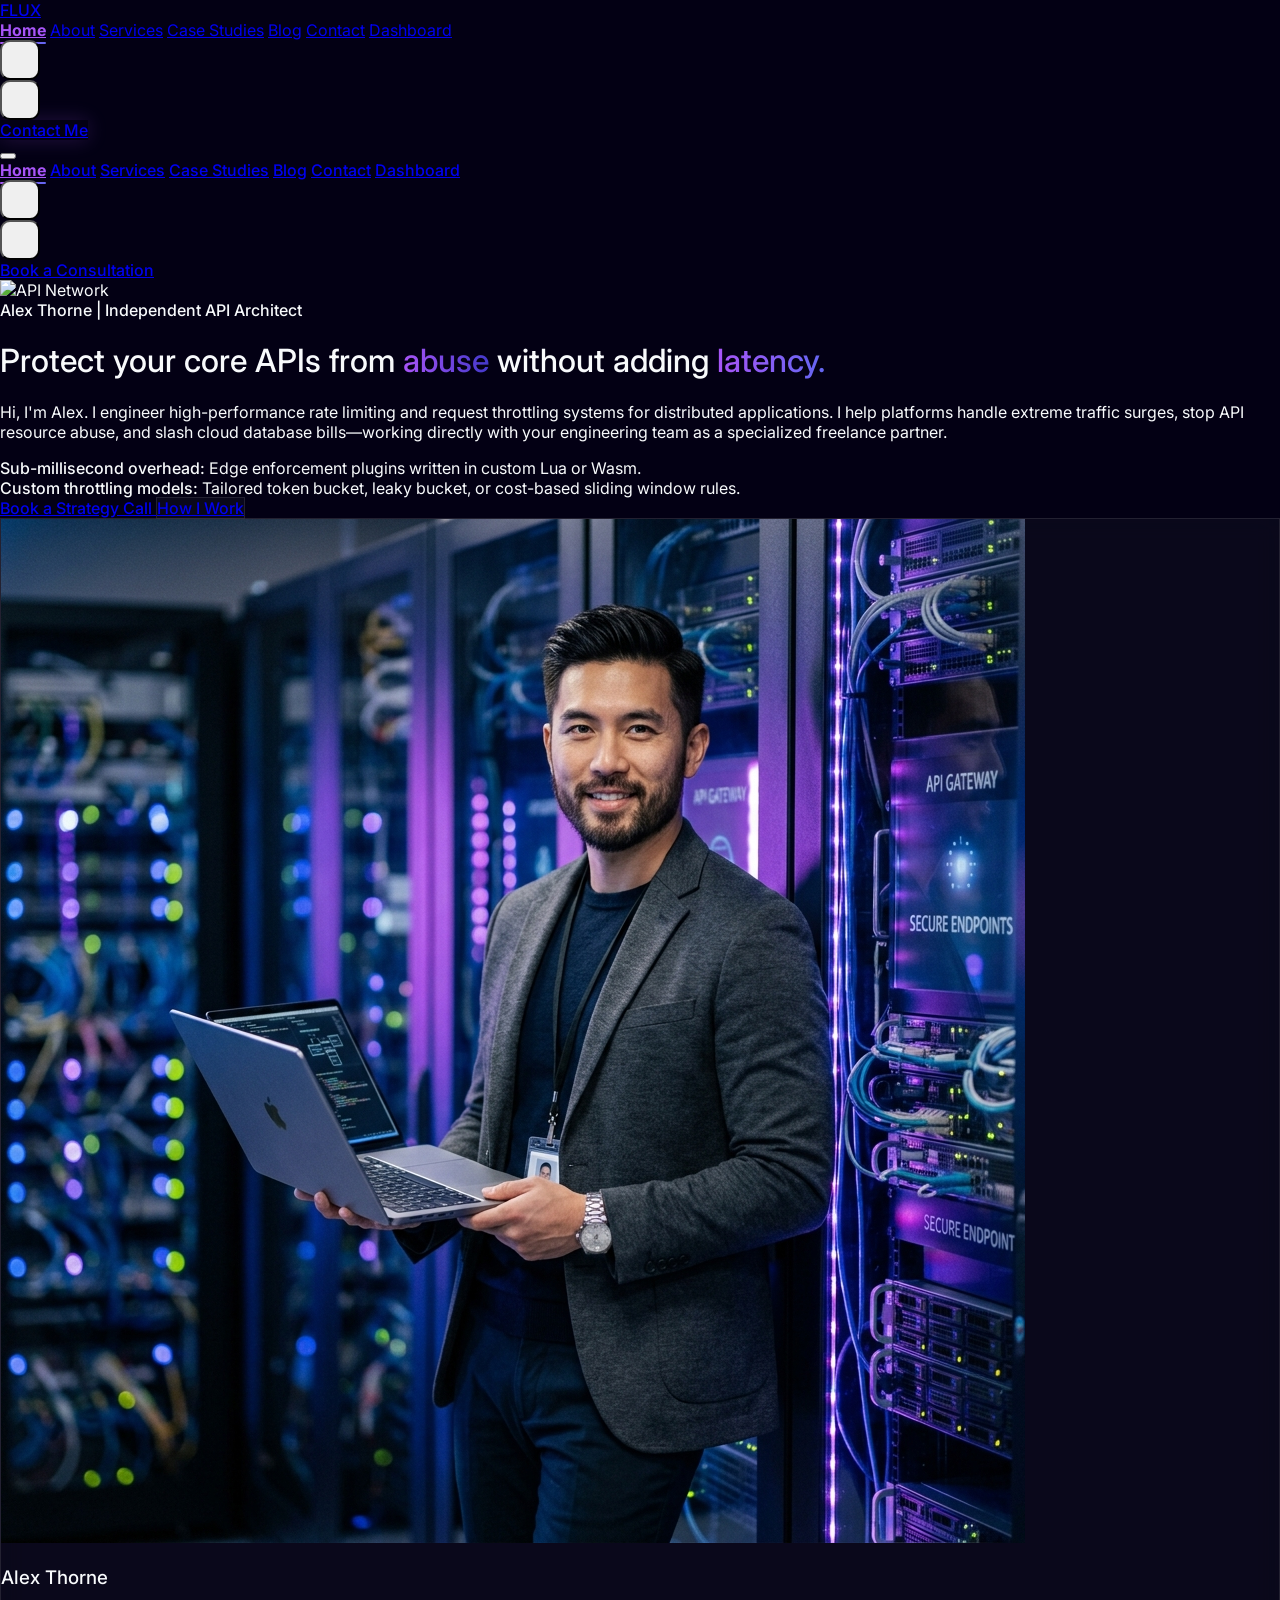
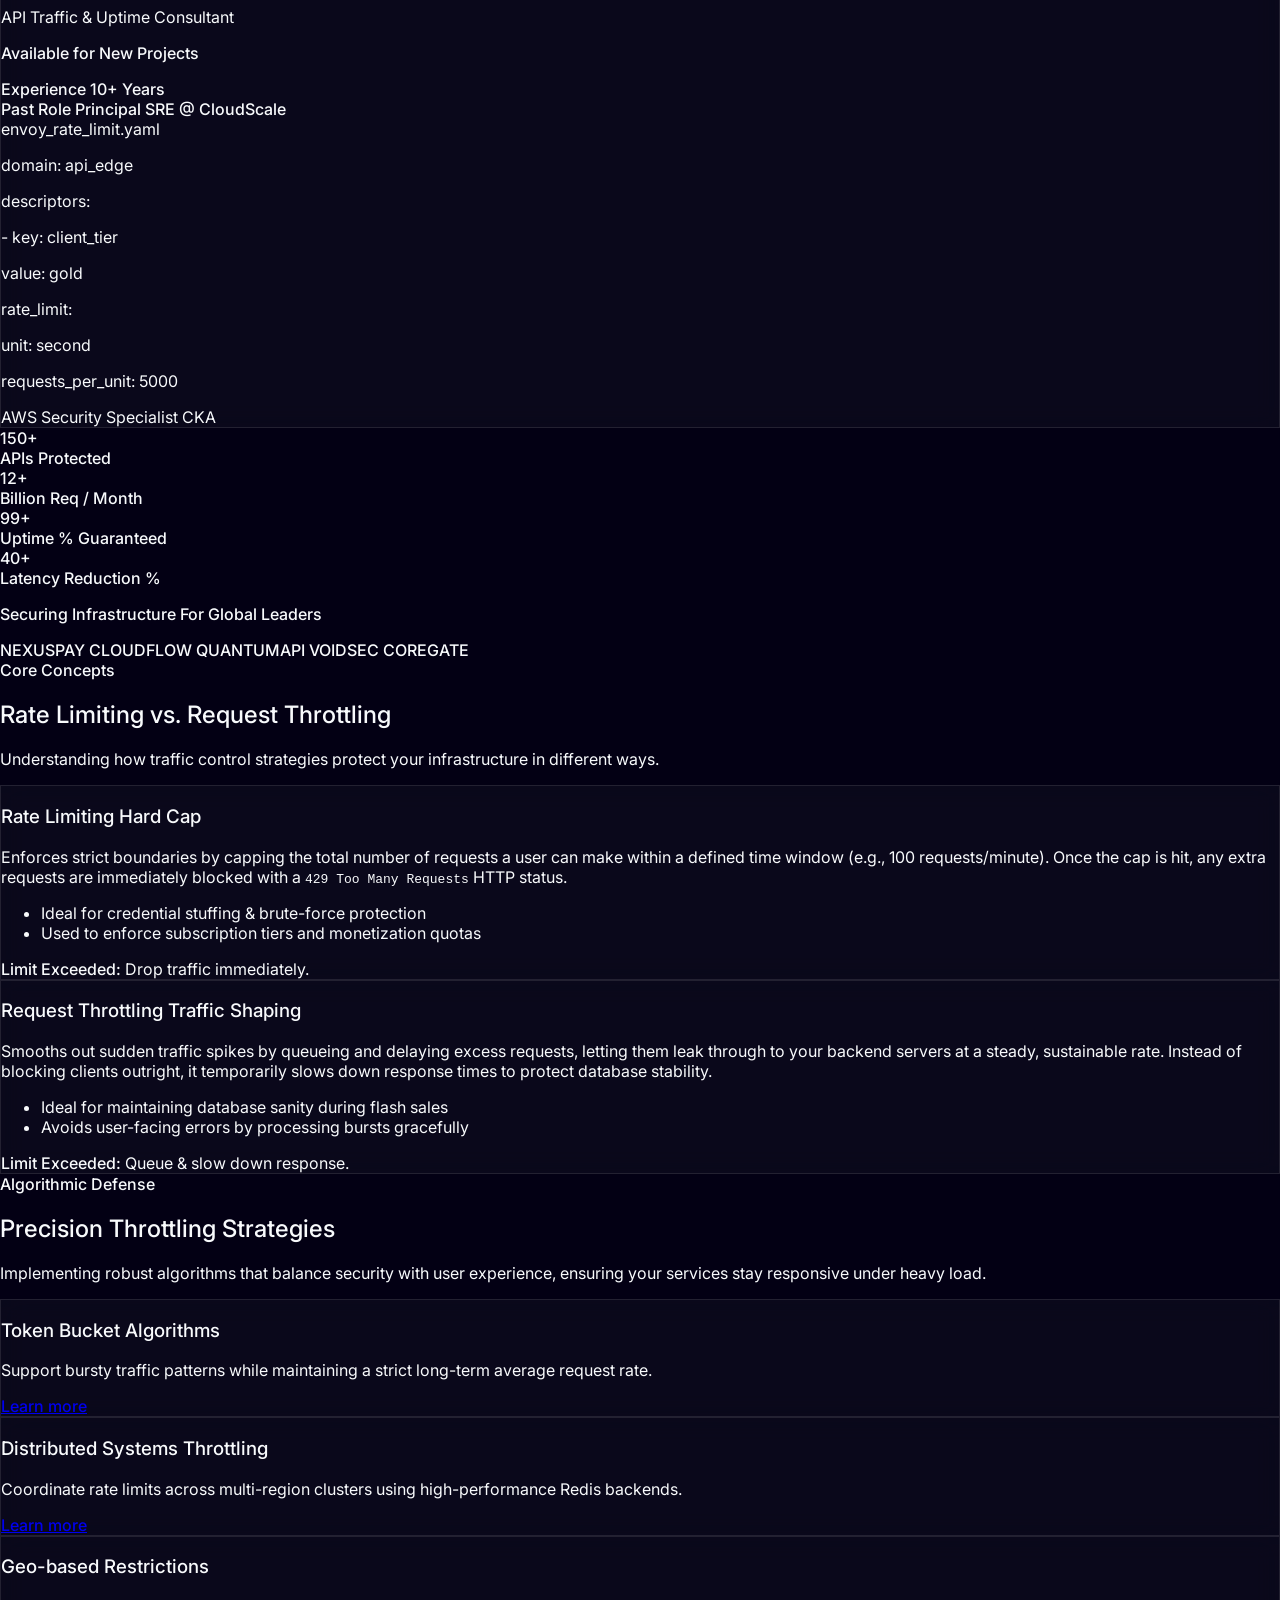
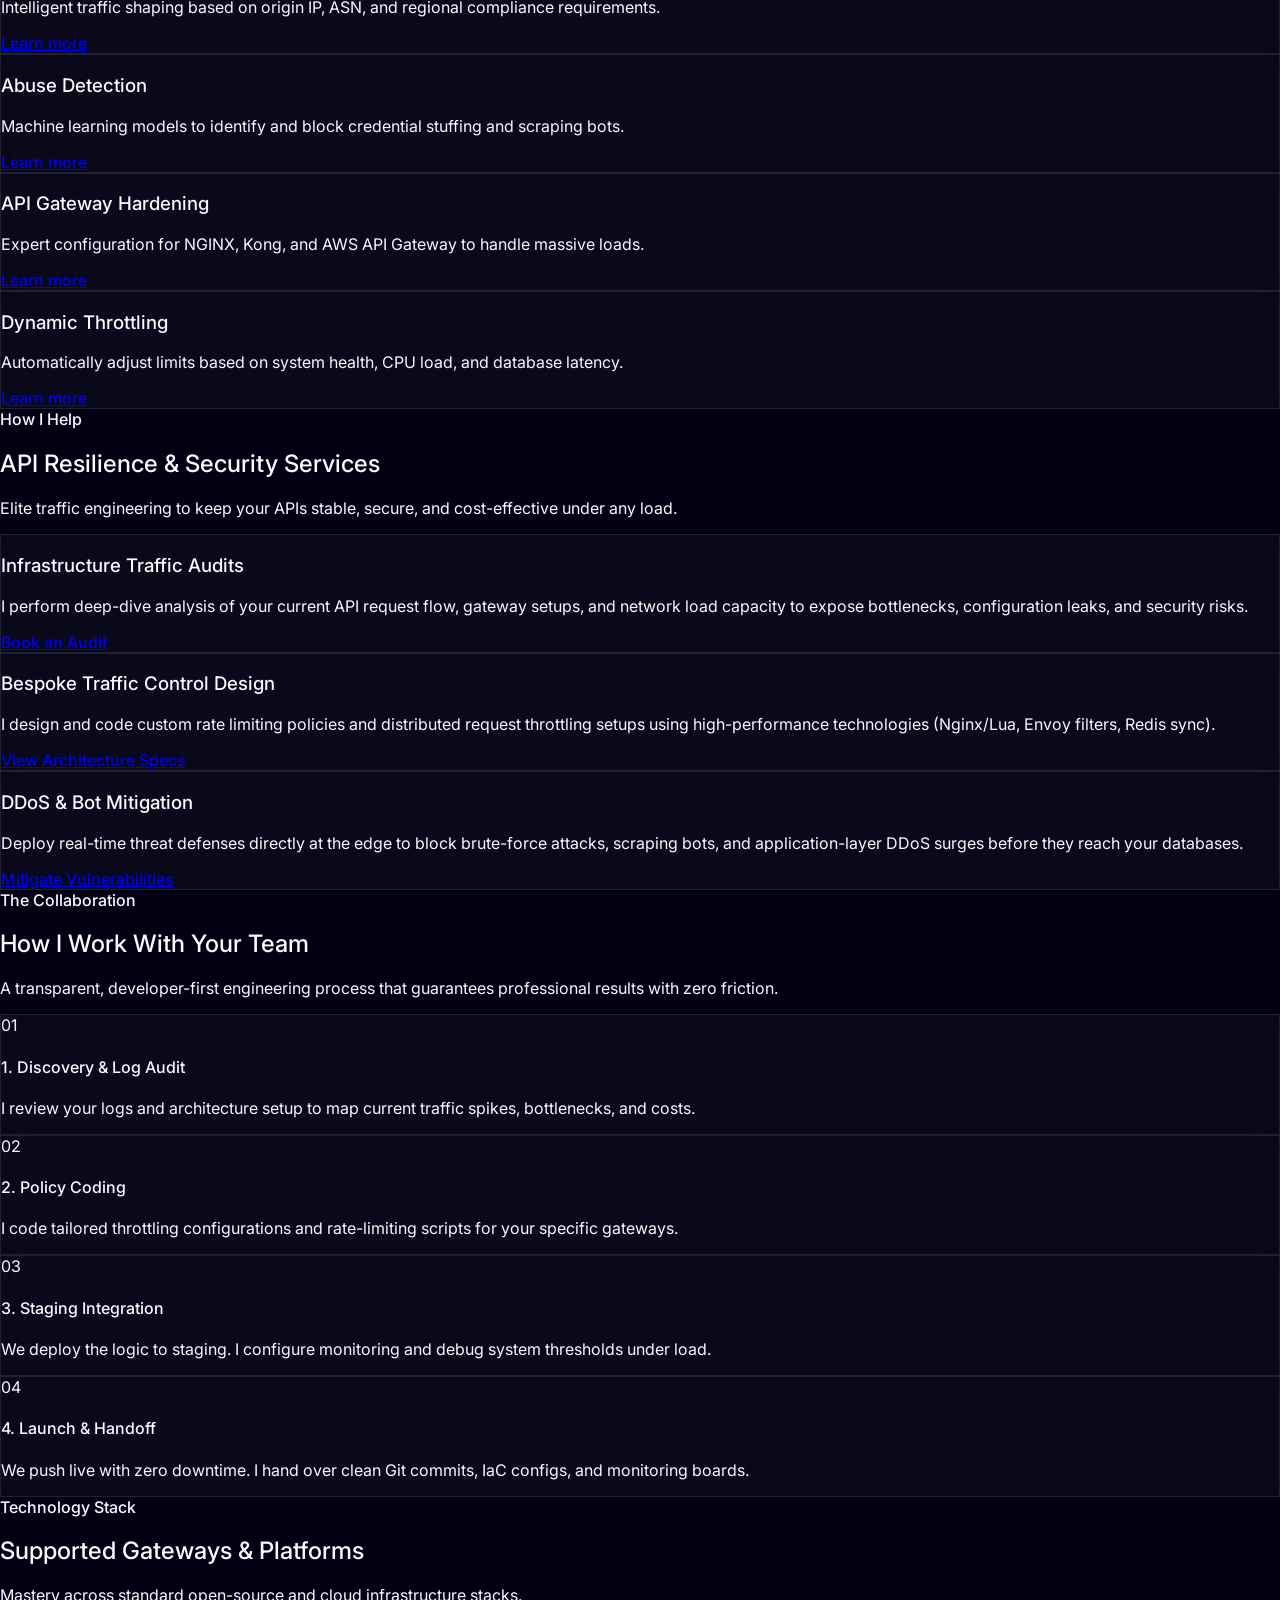
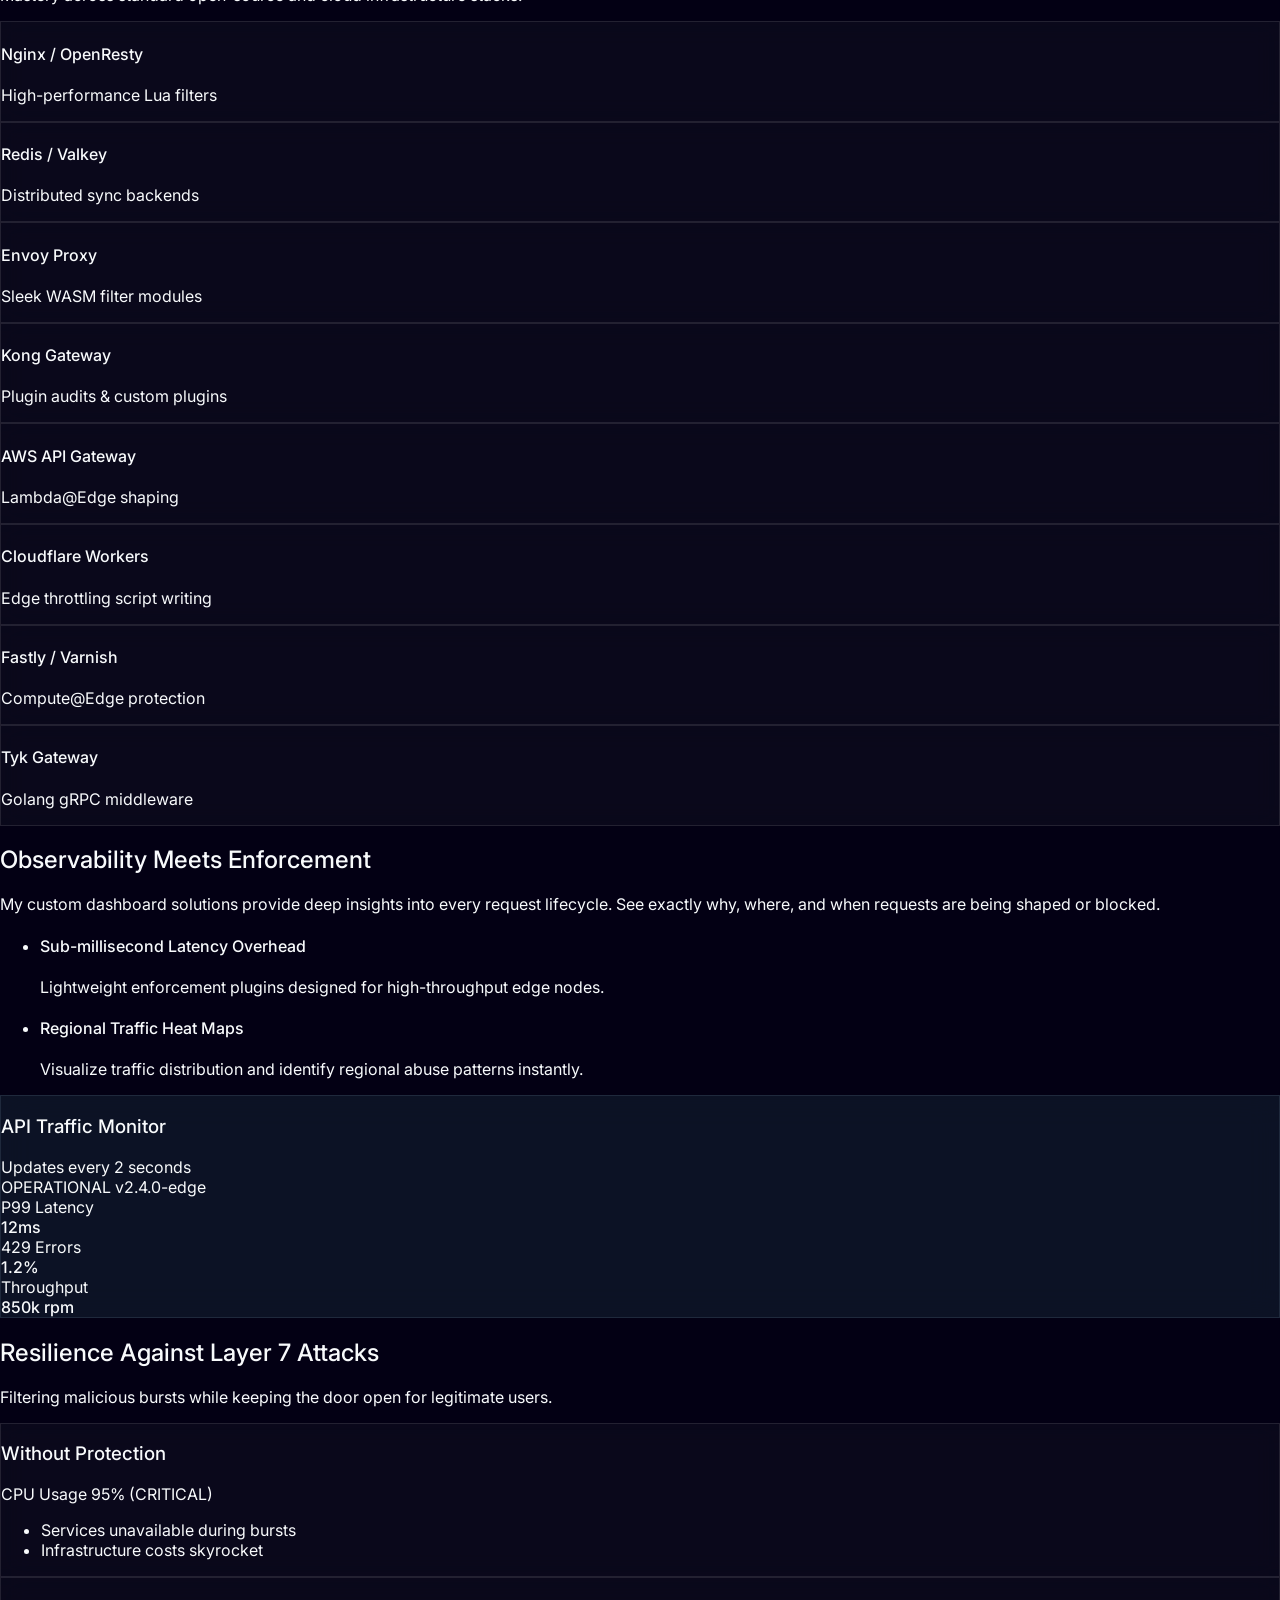
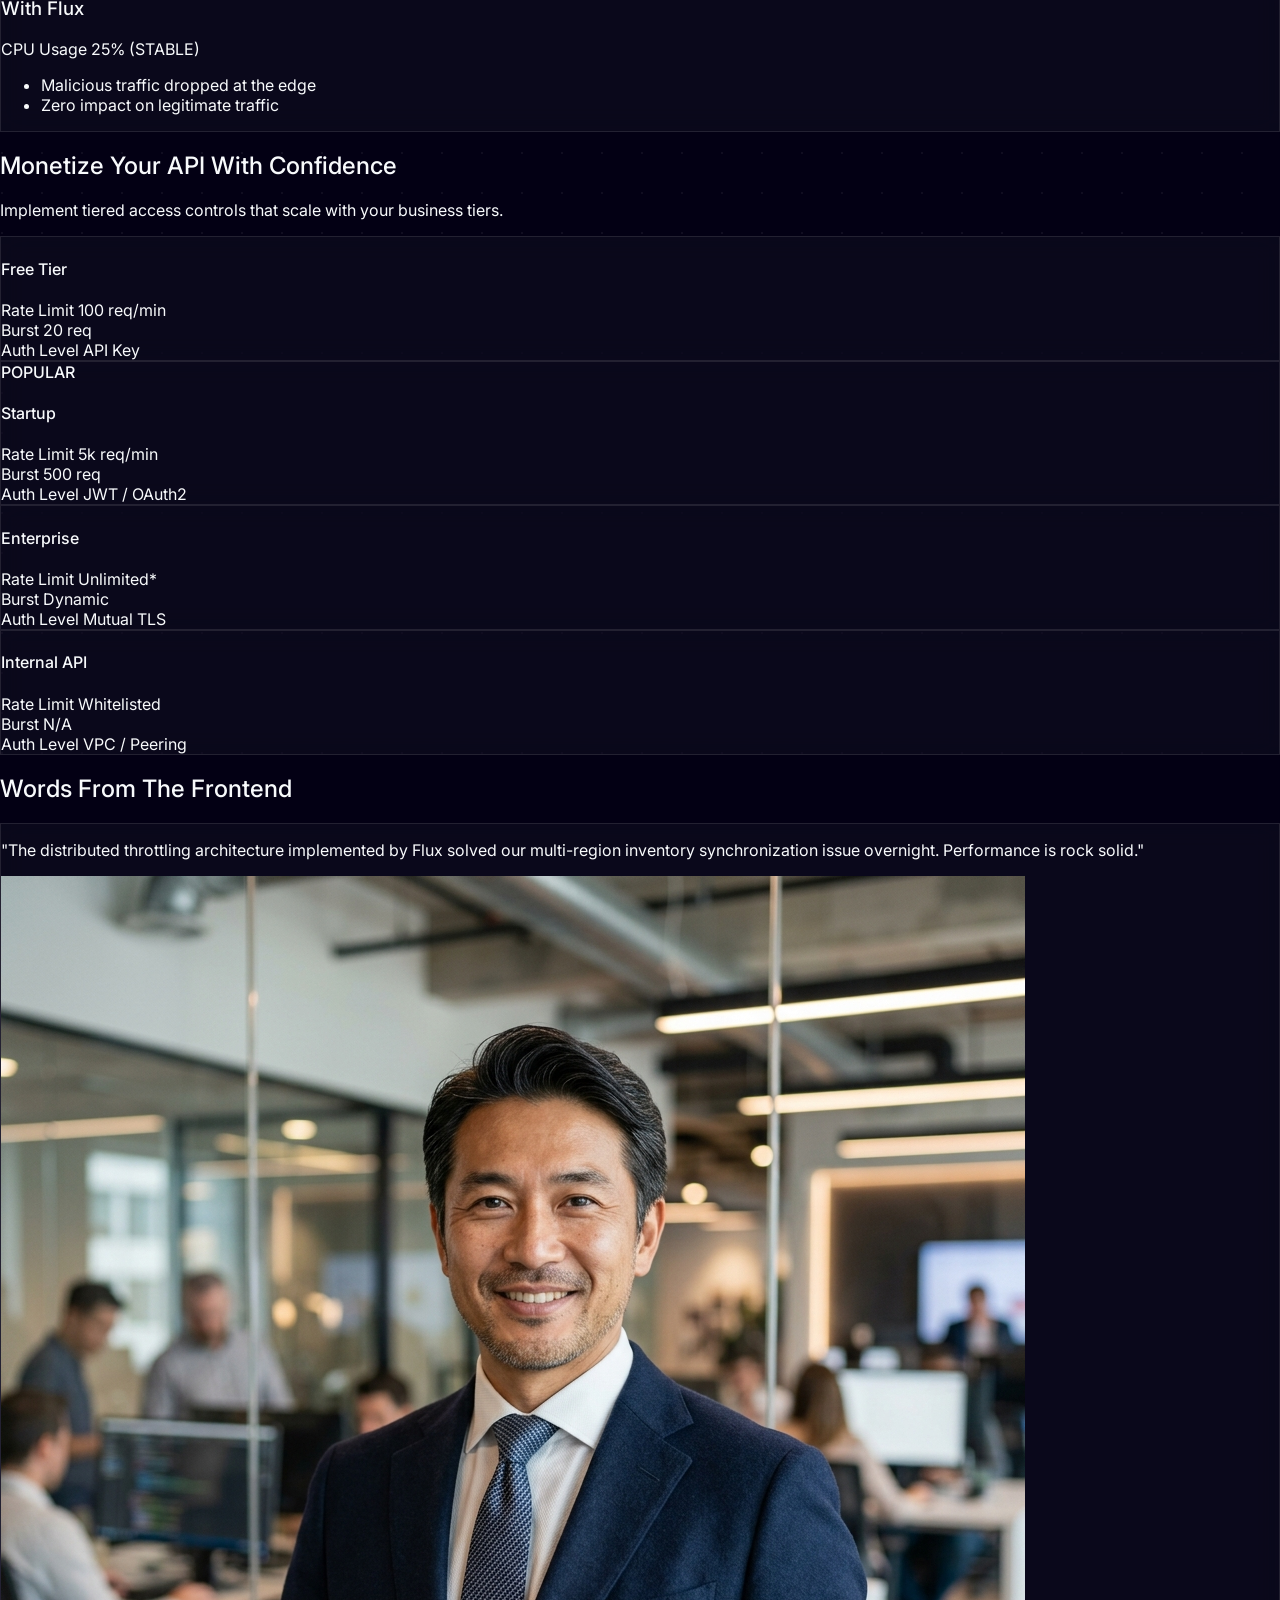
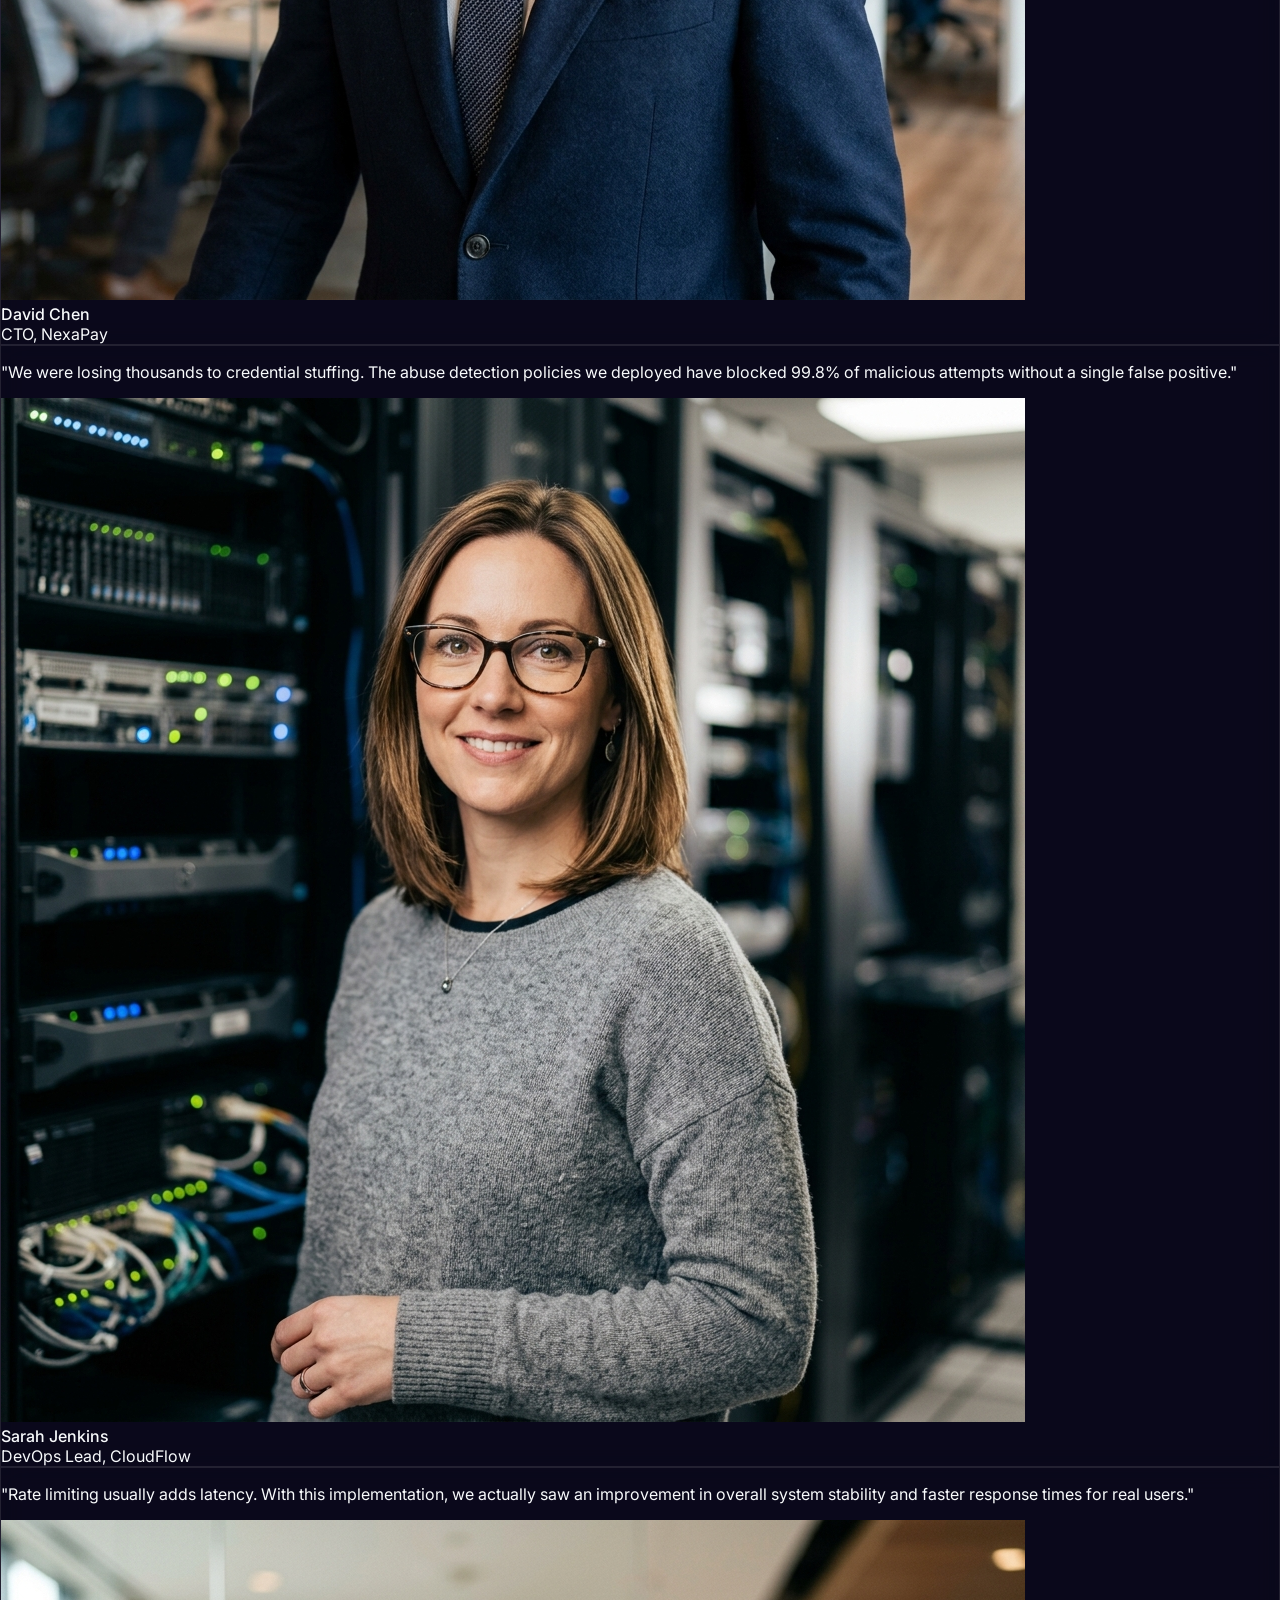
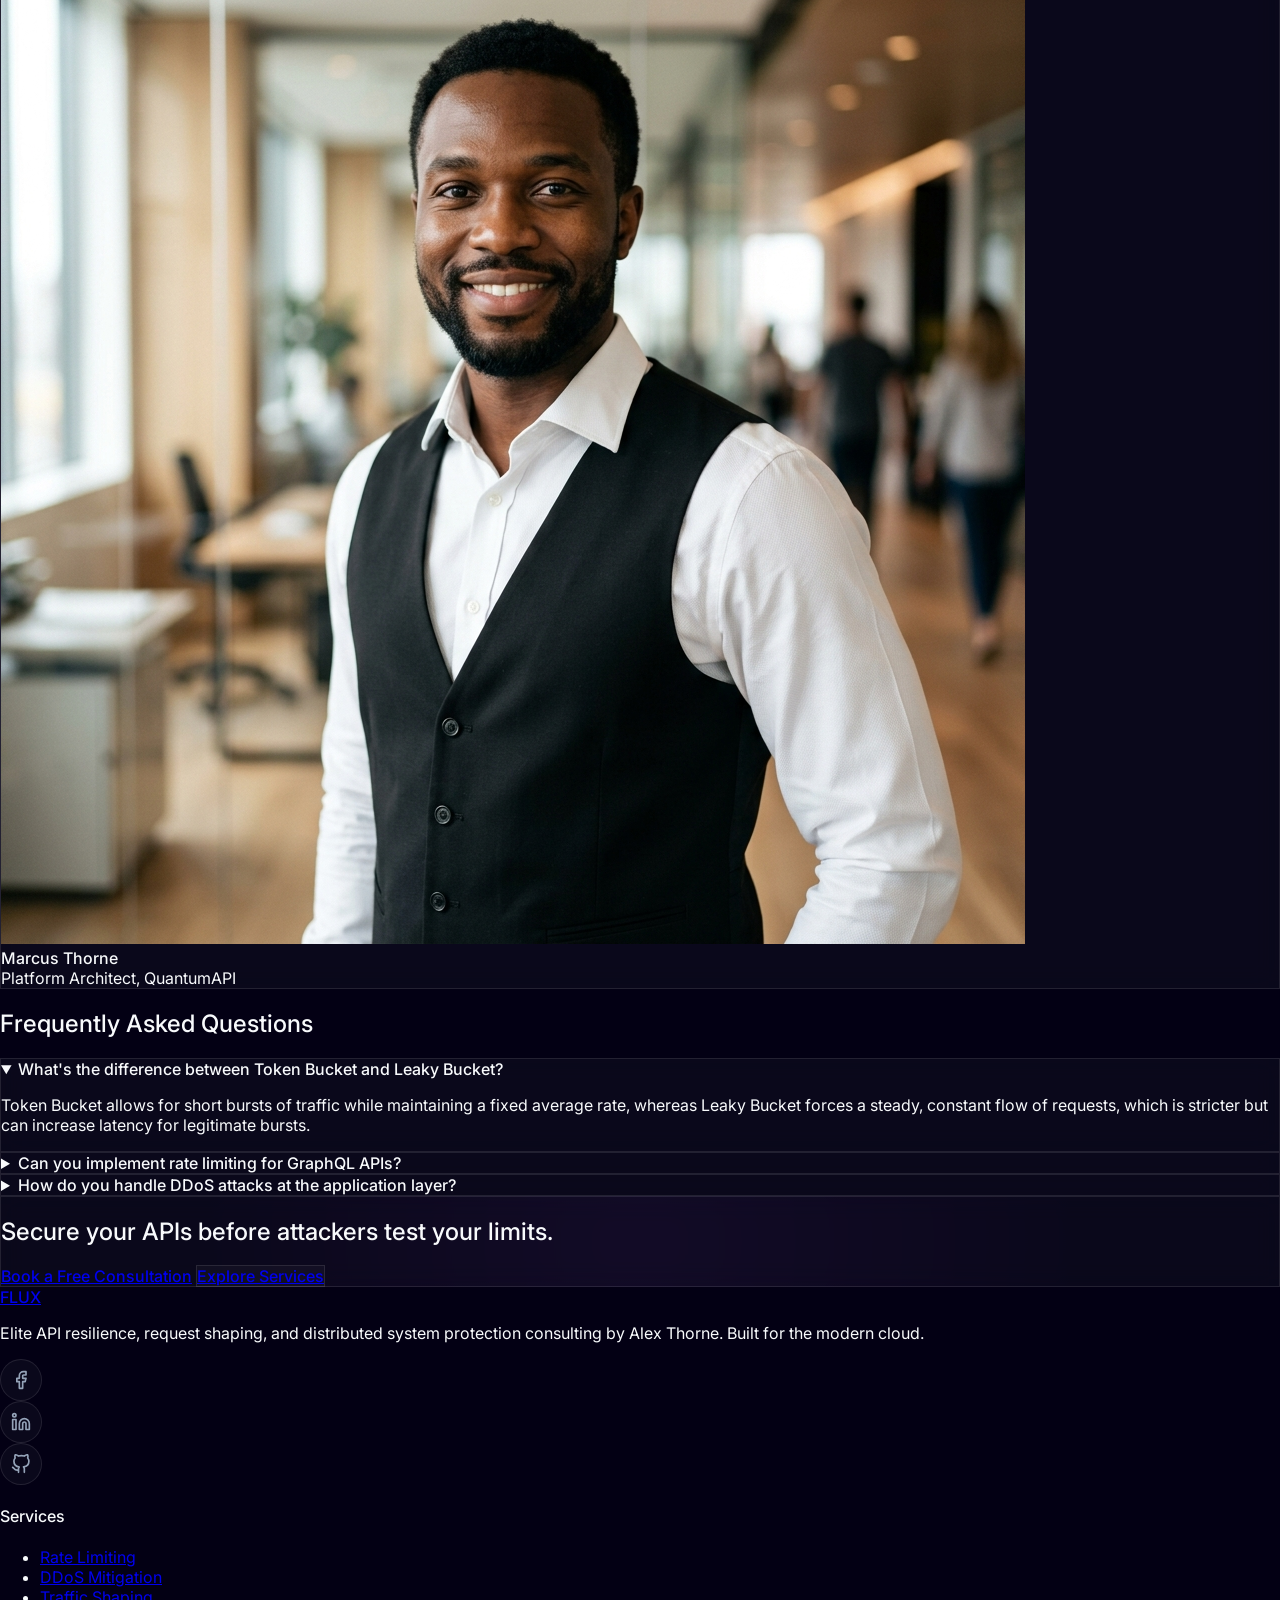
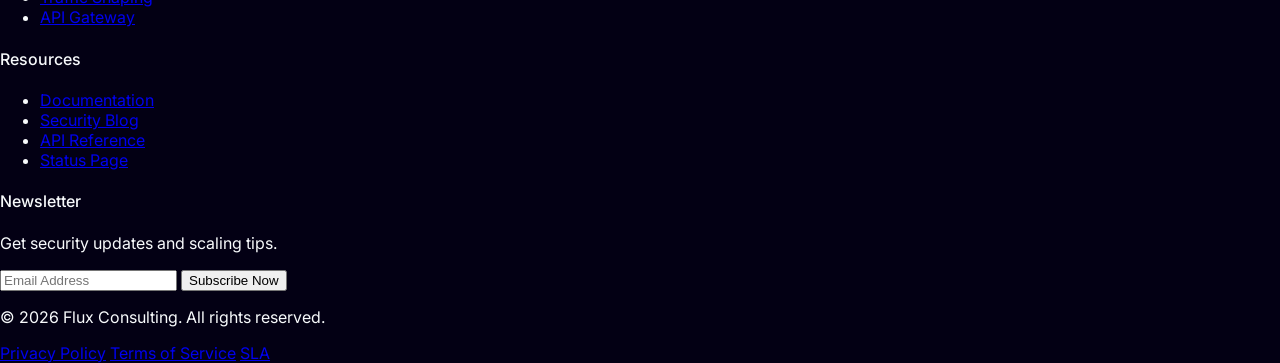
==== commit 209238de: "index" ====
--- a/index.html
+++ b/index.html
@@ -28,7 +28,7 @@
 
     <!-- Google Fonts -->
     <link
-        href="https://fonts.googleapis.com/css2?family=Inter:wght@300;400;500;600;700&family=Sora:wght@400;600;700&display=swap"
+        href="https://fonts.googleapis.com/css2?family=Inter:wght@300;400;500;600;700&family=Sora:wght@400;500;600;700&display=swap"
         rel="stylesheet">
 
     <!-- Lucide Icons -->
@@ -73,8 +73,7 @@
 
             <!-- Desktop Nav -->
             <div class="hidden xl:flex items-center xl:space-x-8 text-base">
-                <a href="index.html" class="hover:text-cyan-400 transition-colors">Home</a>
-                <a href="home-2.html" class="hover:text-cyan-400 transition-colors">Home 2</a>
+                <a href="index.html" class="text-cyan-400 font-medium transition-colors">Home</a>
                 <a href="about.html" class="hover:text-cyan-400 transition-colors">About</a>
                 <a href="services.html" class="hover:text-cyan-400 transition-colors">Services</a>
                 <a href="case-studies.html" class="hover:text-cyan-400 transition-colors">Case Studies</a>
@@ -94,9 +93,9 @@
                     title="Toggle RTL">
                     <i data-lucide="arrow-left-right" class="w-5 h-5"></i>
                 </button>
-                <a href="signup.html"
+                <a href="contact.html"
                     class="bg-gradient-to-r from-purple-500 to-indigo-600 hover:from-cyan-400 hover:to-blue-500 text-white lg:px-3 xl:px-8 py-2.5 rounded-full font-medium transition-all shadow-lg glow-cyan text-[12px] xl:text-base">
-                    Sign Up
+                    Contact Me
                 </a>
             </div>
 
@@ -112,9 +111,6 @@
             <div class="flex flex-col space-y-6">
                 <a href="index.html"
                     class="text-xl font-bold text-cyan-400 hover:text-cyan-400 transition-colors py-2 border-b border-slate-900">Home</a>
-                <a href="home-2.html"
-                    class="text-xl font-bold text-white hover:text-cyan-400 transition-colors py-2 border-b border-slate-900">Home
-                    2</a>
                 <a href="about.html"
                     class="text-xl font-bold text-white hover:text-cyan-400 transition-colors py-2 border-b border-slate-900">About</a>
                 <a href="services.html"
@@ -139,46 +135,136 @@
                         <i data-lucide="arrow-left-right" class="w-6 h-6"></i>
                     </button>
                 </div>
-                <a href="signup.html"
-                    class="bg-gradient-to-r from-purple-500 to-indigo-600 text-white px-4 py-4 rounded-2xl text-center font-bold text-lg shadow-lg shadow-purple-500/20">Sign
-                    Up Now</a>
+                <a href="contact.html"
+                    class="bg-gradient-to-r from-purple-500 to-indigo-600 text-white px-4 py-4 rounded-2xl text-center font-bold text-lg shadow-lg shadow-purple-500/20">Book a Consultation</a>
             </div>
         </div>
     </nav>
 
-    <!-- Hero Section (Standardized) -->
-    <header class="pt-48 pb-32 relative overflow-hidden min-h-[80vh] flex items-center">
+    <!-- Personalized Hero Section -->
+    <header class="pt-48 pb-32 relative overflow-hidden min-h-[90vh] flex items-center">
         <div class="absolute inset-0 z-0">
             <img src="https://images.pexels.com/photos/30767251/pexels-photo-30767251.jpeg" alt="API Network"
-                class="w-full h-full object-cover opacity-40 animate-[pulse-slow_10s_infinite]">
-            <div class="absolute inset-0 bg-gradient-to-b from-slate-950/90 via-slate-950/50 to-slate-950"></div>
-        </div>
-        <div class="max-w-7xl mx-auto px-6 text-center relative z-10 animate-on-scroll">
-            <span
-                class="inline-block py-1.5 px-4 rounded-full bg-cyan-500/10 text-cyan-400 text-sm font-bold border border-cyan-500/20 mb-8 backdrop-blur-md">
-                API Traffic Optimization & Security
-            </span>
-            <h1 class="text-5xl md:text-8xl font-bold font-sora text-white mb-8 leading-tight">
-                Protect APIs from <span class="text-gradient-cyan">Abuse</span> Without Adding <span
-                    class="text-gradient-purple">Latency</span>
-            </h1>
-            <p class="text-xl text-slate-400 max-w-3xl mx-auto leading-relaxed mb-12">
-                Scale your infrastructure with intelligent rate limiting and distributed request throttling designed for
-                modern high-traffic systems.
-            </p>
-            <div class="flex flex-col sm:flex-row justify-center items-center gap-6">
-                <a href="dashboard.html"
-                    class="w-full max-w-xs sm:w-auto bg-white text-slate-950 px-10 py-5 rounded-2xl font-bold flex items-center justify-center space-x-2 hover:bg-cyan-50 hover:scale-105 hover:-translate-y-1 hover:shadow-2xl hover:shadow-cyan-500/20 transition-all duration-300">
-                    <span>Explore Policies</span>
-                    <i data-lucide="arrow-right" class="w-5 h-5"></i>
-                </a>
-                <a href="contact.html"
-                    class="w-full max-w-xs sm:w-auto glass px-10 py-5 rounded-2xl font-bold flex items-center justify-center border border-white/10 hover:border-cyan-500/50 hover:bg-white/5 hover:scale-105 hover:-translate-y-1 transition-all duration-300">
-                    Start Protection
-                </a>
+                class="w-full h-full object-cover opacity-20 animate-[pulse-slow_15s_infinite]">
+            <div class="absolute inset-0 bg-gradient-to-b from-slate-950/95 via-slate-950/60 to-slate-950"></div>
+        </div>
+        <div class="max-w-7xl mx-auto px-6 relative z-10 w-full">
+            <div class="grid lg:grid-cols-12 gap-12 items-center">
+                <!-- Left: Message and Value Props -->
+                <div class="lg:col-span-7 space-y-8 text-left">
+                    <div class="inline-flex items-center space-x-2 py-1.5 px-4 rounded-full bg-cyan-500/10 text-cyan-400 text-xs font-bold border border-cyan-500/20 backdrop-blur-md">
+                        <span class="w-2 h-2 rounded-full bg-cyan-400 animate-pulse"></span>
+                        <span>Alex Thorne | Independent API Architect</span>
+                    </div>
+                    
+                    <h1 class="text-4xl sm:text-5xl md:text-6xl font-bold font-sora text-white leading-tight">
+                        Protect your core APIs from <span class="text-gradient-cyan">abuse</span> without adding <span class="text-gradient-purple">latency.</span>
+                    </h1>
+                    
+                    <p class="text-lg text-slate-400 leading-relaxed max-w-2xl">
+                        Hi, I'm Alex. I engineer high-performance rate limiting and request throttling systems for distributed applications. I help platforms handle extreme traffic surges, stop API resource abuse, and slash cloud database bills—working directly with your engineering team as a specialized freelance partner.
+                    </p>
+                    
+                    <div class="space-y-4 pt-2">
+                        <div class="flex items-start space-x-3">
+                            <div class="w-6 h-6 bg-cyan-500/10 rounded-full flex items-center justify-center shrink-0 mt-0.5">
+                                <i data-lucide="zap" class="text-cyan-400 w-3.5 h-3.5"></i>
+                            </div>
+                            <span class="text-slate-300 text-sm"><strong class="text-white">Sub-millisecond overhead:</strong> Edge enforcement plugins written in custom Lua or Wasm.</span>
+                        </div>
+                        <div class="flex items-start space-x-3">
+                            <div class="w-6 h-6 bg-purple-500/10 rounded-full flex items-center justify-center shrink-0 mt-0.5">
+                                <i data-lucide="shield-check" class="text-purple-400 w-3.5 h-3.5"></i>
+                            </div>
+                            <span class="text-slate-300 text-sm"><strong class="text-white">Custom throttling models:</strong> Tailored token bucket, leaky bucket, or cost-based sliding window rules.</span>
+                        </div>
+                    </div>
+                    
+                    <div class="flex flex-col sm:flex-row gap-4 pt-4">
+                        <a href="contact.html"
+                            class="bg-gradient-to-r from-purple-500 to-indigo-600 hover:from-cyan-400 hover:to-blue-500 text-white px-8 py-4 rounded-xl font-bold text-center shadow-lg shadow-purple-500/25 transition-all duration-300 transform hover:-translate-y-0.5">
+                            Book a Strategy Call
+                        </a>
+                        <a href="#workflow"
+                            class="glass px-8 py-4 rounded-xl font-bold text-center border border-cyan-500/30 hover:border-cyan-500 hover:bg-cyan-500/10 text-cyan-400 transition-all duration-300 transform hover:-translate-y-0.5">
+                            How I Work
+                        </a>
+                    </div>
+                </div>
+                
+                <!-- Right: Glassmorphic Profile Card -->
+                <div class="lg:col-span-5 w-full">
+                    <div class="glass p-8 rounded-3xl border-slate-800 shadow-2xl relative overflow-hidden group">
+                        <div class="absolute -top-12 -right-12 w-32 h-32 bg-purple-500/10 blur-3xl rounded-full"></div>
+                        <div class="flex items-center space-x-4 mb-6">
+                            <div class="relative shrink-0">
+                                <img src="assets/img/consultant.png" alt="Alex Thorne" class="w-16 h-16 rounded-full border-2 border-slate-700 object-cover">
+                                <span class="absolute bottom-0 right-0 w-4 h-4 bg-emerald-500 border-2 border-slate-950 rounded-full" title="Available"></span>
+                            </div>
+                            <div>
+                                <h3 class="text-lg font-bold text-white font-sora">Alex Thorne</h3>
+                                <p class="text-xs text-slate-500">API Traffic & Uptime Consultant</p>
+                                <p class="text-[10px] text-emerald-400 mt-0.5 font-bold uppercase tracking-wider">Available for New Projects</p>
+                            </div>
+                        </div>
+                        
+                        <div class="grid grid-cols-2 gap-4 mb-6">
+                            <div class="p-4 bg-slate-950/40 border border-slate-900 rounded-xl">
+                                <span class="block text-[10px] text-slate-500 uppercase tracking-widest font-semibold mb-1">Experience</span>
+                                <span class="text-lg font-bold text-white">10+ Years</span>
+                            </div>
+                            <div class="p-4 bg-slate-950/40 border border-slate-900 rounded-xl">
+                                <span class="block text-[10px] text-slate-500 uppercase tracking-widest font-semibold mb-1">Past Role</span>
+                                <span class="text-sm font-bold text-white leading-tight">Principal SRE @ CloudScale</span>
+                            </div>
+                        </div>
+                        
+                        <!-- Mini config panel simulation -->
+                        <div class="bg-slate-950/90 rounded-2xl border border-slate-900/60 p-4 font-mono text-[11px] leading-relaxed text-slate-400">
+                            <div class="flex justify-between items-center pb-2 border-b border-slate-900 mb-2">
+                                <span class="text-slate-500 text-[10px]">envoy_rate_limit.yaml</span>
+                                <span class="w-2 h-2 rounded-full bg-cyan-400"></span>
+                            </div>
+                            <p><span class="text-cyan-500">domain:</span> api_edge</p>
+                            <p><span class="text-cyan-500">descriptors:</span></p>
+                            <p class="pl-3">- <span class="text-cyan-500">key:</span> client_tier</p>
+                            <p class="pl-6"><span class="text-cyan-500">value:</span> gold</p>
+                            <p class="pl-6"><span class="text-cyan-500">rate_limit:</span></p>
+                            <p class="pl-9"><span class="text-purple-400">unit:</span> second</p>
+                            <p class="pl-9"><span class="text-purple-400">requests_per_unit:</span> <span class="text-cyan-400">5000</span></p>
+                        </div>
+                        
+                        <div class="flex justify-between items-center mt-6 text-xs text-slate-500">
+                            <span class="flex items-center"><i data-lucide="check" class="text-emerald-500 w-4 h-4 mr-1"></i> AWS Security Specialist</span>
+                            <span class="flex items-center"><i data-lucide="check" class="text-emerald-500 w-4 h-4 mr-1"></i> CKA</span>
+                        </div>
+                    </div>
+                </div>
             </div>
         </div>
     </header>
+
+    <!-- Stats Section -->
+    <section class="py-16 bg-slate-950 border-b border-slate-900/50">
+        <div class="max-w-7xl mx-auto px-6 grid grid-cols-2 md:grid-cols-4 gap-12 text-center">
+            <div>
+                <div class="text-4xl font-bold text-white mb-2"><span class="counter" data-target="150">0</span>+</div>
+                <div class="text-slate-500 text-sm uppercase tracking-widest font-semibold">APIs Protected</div>
+            </div>
+            <div>
+                <div class="text-4xl font-bold text-white mb-2"><span class="counter" data-target="12">0</span>+</div>
+                <div class="text-slate-500 text-sm uppercase tracking-widest font-semibold">Billion Req / Month</div>
+            </div>
+            <div>
+                <div class="text-4xl font-bold text-white mb-2"><span class="counter" data-target="99">0</span>+</div>
+                <div class="text-slate-500 text-sm uppercase tracking-widest font-semibold">Uptime % Guaranteed</div>
+            </div>
+            <div>
+                <div class="text-4xl font-bold text-white mb-2"><span class="counter" data-target="40">0</span>+</div>
+                <div class="text-slate-500 text-sm uppercase tracking-widest font-semibold">Latency Reduction %</div>
+            </div>
+        </div>
+    </section>
 
     <!-- Trusted By -->
     <section class="py-12 border-y border-slate-900 bg-slate-950/50 overflow-hidden">
@@ -196,129 +282,349 @@
         </div>
     </section>
 
-    <!-- Core Services -->
+    <!-- Educational Section: Rate Limiting vs. Throttling -->
+    <section class="py-24 relative overflow-hidden bg-slate-900/10 border-t border-slate-900">
+        <div class="absolute top-1/2 left-1/2 -translate-x-1/2 -translate-y-1/2 w-[500px] h-[500px] bg-purple-500/5 blur-[120px] rounded-full -z-10"></div>
+        <div class="max-w-7xl mx-auto px-6">
+            <div class="text-center mb-16">
+                <span class="text-xs font-bold text-purple-400 uppercase tracking-widest bg-purple-500/10 px-3 py-1.5 rounded-full border border-purple-500/20">Core Concepts</span>
+                <h2 class="text-3xl md:text-5xl font-bold font-sora text-white mt-4 mb-4">Rate Limiting vs. Request Throttling</h2>
+                <p class="text-slate-400 max-w-2xl mx-auto text-sm md:text-base">Understanding how traffic control strategies protect your infrastructure in different ways.</p>
+            </div>
+
+            <div class="grid md:grid-cols-2 gap-8 max-w-5xl mx-auto">
+                <!-- Rate Limiting Card -->
+                <div class="glass p-8 rounded-3xl border-slate-800 hover:border-cyan-500/30 transition-all duration-300 group flex flex-col justify-between">
+                    <div>
+                        <div class="w-12 h-12 bg-cyan-500/10 rounded-xl flex items-center justify-center mb-6 group-hover:bg-cyan-500/20 transition-colors">
+                            <i data-lucide="shield-alert" class="text-cyan-400 w-6 h-6"></i>
+                        </div>
+                        <h3 class="text-2xl font-bold text-white mb-3">Rate Limiting <span class="text-xs text-cyan-400 font-mono ml-2 border border-cyan-500/20 px-2 py-0.5 rounded">Hard Cap</span></h3>
+                        <p class="text-slate-400 text-sm leading-relaxed mb-6">
+                            Enforces strict boundaries by capping the total number of requests a user can make within a defined time window (e.g., 100 requests/minute). Once the cap is hit, any extra requests are immediately blocked with a <code class="text-cyan-300 bg-slate-900 px-1.5 py-0.5 rounded font-mono">429 Too Many Requests</code> HTTP status.
+                        </p>
+                        <ul class="space-y-2 mb-6">
+                            <li class="flex items-center space-x-2 text-xs text-slate-300">
+                                <i data-lucide="check" class="text-cyan-400 w-4 h-4"></i>
+                                <span>Ideal for credential stuffing & brute-force protection</span>
+                            </li>
+                            <li class="flex items-center space-x-2 text-xs text-slate-300">
+                                <i data-lucide="check" class="text-cyan-400 w-4 h-4"></i>
+                                <span>Used to enforce subscription tiers and monetization quotas</span>
+                            </li>
+                        </ul>
+                    </div>
+                    <div class="text-xs text-slate-500 bg-slate-950/40 p-3.5 rounded-xl border border-slate-900/60 font-mono">
+                        <span class="text-rose-500 font-bold">Limit Exceeded:</span> Drop traffic immediately.
+                    </div>
+                </div>
+
+                <!-- Request Throttling Card -->
+                <div class="glass p-8 rounded-3xl border-slate-800 hover:border-purple-500/30 transition-all duration-300 group flex flex-col justify-between">
+                    <div>
+                        <div class="w-12 h-12 bg-purple-500/10 rounded-xl flex items-center justify-center mb-6 group-hover:bg-purple-500/20 transition-colors">
+                            <i data-lucide="activity" class="text-purple-400 w-6 h-6"></i>
+                        </div>
+                        <h3 class="text-2xl font-bold text-white mb-3">Request Throttling <span class="text-xs text-purple-400 font-mono ml-2 border border-purple-500/20 px-2 py-0.5 rounded">Traffic Shaping</span></h3>
+                        <p class="text-slate-400 text-sm leading-relaxed mb-6">
+                            Smooths out sudden traffic spikes by queueing and delaying excess requests, letting them leak through to your backend servers at a steady, sustainable rate. Instead of blocking clients outright, it temporarily slows down response times to protect database stability.
+                        </p>
+                        <ul class="space-y-2 mb-6">
+                            <li class="flex items-center space-x-2 text-xs text-slate-300">
+                                <i data-lucide="check" class="text-purple-400 w-4 h-4"></i>
+                                <span>Ideal for maintaining database sanity during flash sales</span>
+                            </li>
+                            <li class="flex items-center space-x-2 text-xs text-slate-300">
+                                <i data-lucide="check" class="text-purple-400 w-4 h-4"></i>
+                                <span>Avoids user-facing errors by processing bursts gracefully</span>
+                            </li>
+                        </ul>
+                    </div>
+                    <div class="text-xs text-slate-500 bg-slate-950/40 p-3.5 rounded-xl border border-slate-900/60 font-mono">
+                        <span class="text-emerald-500 font-bold">Limit Exceeded:</span> Queue & slow down response.
+                    </div>
+                </div>
+            </div>
+        </div>
+    </section>
+
+    <!-- Precision Throttling Strategies -->
+    <section class="py-24 relative overflow-hidden bg-slate-950 border-t border-slate-900">
+        <div class="absolute top-0 right-0 w-96 h-96 bg-cyan-500/5 blur-[120px] rounded-full -z-10"></div>
+        <div class="max-w-7xl mx-auto px-6">
+            <div class="text-center mb-20">
+                <span class="text-xs font-bold text-cyan-400 uppercase tracking-widest bg-cyan-500/10 px-3 py-1.5 rounded-full border border-cyan-500/20">Algorithmic Defense</span>
+                <h2 class="text-4xl font-bold font-sora text-white mt-4 mb-4">Precision Throttling Strategies</h2>
+                <p class="text-slate-400 max-w-2xl mx-auto text-sm md:text-base">Implementing robust algorithms that balance security with user experience, ensuring your services stay responsive under heavy load.</p>
+            </div>
+
+            <div class="grid md:grid-cols-3 gap-8">
+                <!-- Card 1: Token Bucket -->
+                <div class="glass p-8 rounded-3xl border-slate-800 hover:border-cyan-500/50 transition-all group hover:-translate-y-2 flex flex-col items-center text-center h-full">
+                    <div class="w-14 h-14 bg-cyan-500/10 rounded-2xl flex items-center justify-center mb-6 group-hover:bg-cyan-500/20 transition-colors">
+                        <i data-lucide="layers" class="text-cyan-400 w-8 h-8"></i>
+                    </div>
+                    <h3 class="text-xl font-bold text-white mb-4 font-sora">Token Bucket Algorithms</h3>
+                    <p class="text-slate-400 text-sm leading-relaxed mb-6">Support bursty traffic patterns while maintaining a strict long-term average request rate.</p>
+                    <div class="mt-auto pt-6 w-full border-t border-slate-900/50">
+                        <a href="services.html" class="text-cyan-400 font-semibold flex items-center justify-center space-x-2 group-hover:space-x-4 transition-all text-sm">
+                            <span>Learn more</span>
+                            <i data-lucide="arrow-right" class="w-4 h-4"></i>
+                        </a>
+                    </div>
+                </div>
+
+                <!-- Card 2: Distributed Systems -->
+                <div class="glass p-8 rounded-3xl border-slate-800 hover:border-purple-500/50 transition-all group hover:-translate-y-2 flex flex-col items-center text-center h-full">
+                    <div class="w-14 h-14 bg-purple-500/10 rounded-2xl flex items-center justify-center mb-6 group-hover:bg-purple-500/20 transition-colors">
+                        <i data-lucide="database" class="text-purple-400 w-8 h-8"></i>
+                    </div>
+                    <h3 class="text-xl font-bold text-white mb-4 font-sora">Distributed Systems Throttling</h3>
+                    <p class="text-slate-400 text-sm leading-relaxed mb-6">Coordinate rate limits across multi-region clusters using high-performance Redis backends.</p>
+                    <div class="mt-auto pt-6 w-full border-t border-slate-900/50">
+                        <a href="services.html" class="text-purple-400 font-semibold flex items-center justify-center space-x-2 group-hover:space-x-4 transition-all text-sm">
+                            <span>Learn more</span>
+                            <i data-lucide="arrow-right" class="w-4 h-4"></i>
+                        </a>
+                    </div>
+                </div>
+
+                <!-- Card 3: Geo-based -->
+                <div class="glass p-8 rounded-3xl border-slate-800 hover:border-cyan-500/50 transition-all group hover:-translate-y-2 flex flex-col items-center text-center h-full">
+                    <div class="w-14 h-14 bg-cyan-500/10 rounded-2xl flex items-center justify-center mb-6 group-hover:bg-cyan-500/20 transition-colors">
+                        <i data-lucide="globe" class="text-cyan-400 w-8 h-8"></i>
+                    </div>
+                    <h3 class="text-xl font-bold text-white mb-4 font-sora">Geo-based Restrictions</h3>
+                    <p class="text-slate-400 text-sm leading-relaxed mb-6">Intelligent traffic shaping based on origin IP, ASN, and regional compliance requirements.</p>
+                    <div class="mt-auto pt-6 w-full border-t border-slate-900/50">
+                        <a href="services.html" class="text-cyan-400 font-semibold flex items-center justify-center space-x-2 group-hover:space-x-4 transition-all text-sm">
+                            <span>Learn more</span>
+                            <i data-lucide="arrow-right" class="w-4 h-4"></i>
+                        </a>
+                    </div>
+                </div>
+
+                <!-- Card 4: Abuse Detection -->
+                <div class="glass p-8 rounded-3xl border-slate-800 hover:border-purple-500/50 transition-all group hover:-translate-y-2 flex flex-col items-center text-center h-full">
+                    <div class="w-14 h-14 bg-purple-500/10 rounded-2xl flex items-center justify-center mb-6 group-hover:bg-purple-500/20 transition-colors">
+                        <i data-lucide="fingerprint" class="text-purple-400 w-8 h-8"></i>
+                    </div>
+                    <h3 class="text-xl font-bold text-white mb-4 font-sora">Abuse Detection</h3>
+                    <p class="text-slate-400 text-sm leading-relaxed mb-6">Machine learning models to identify and block credential stuffing and scraping bots.</p>
+                    <div class="mt-auto pt-6 w-full border-t border-slate-900/50">
+                        <a href="services.html" class="text-purple-400 font-semibold flex items-center justify-center space-x-2 group-hover:space-x-4 transition-all text-sm">
+                            <span>Learn more</span>
+                            <i data-lucide="arrow-right" class="w-4 h-4"></i>
+                        </a>
+                    </div>
+                </div>
+
+                <!-- Card 5: API Gateway Hardening -->
+                <div class="glass p-8 rounded-3xl border-slate-800 hover:border-cyan-500/50 transition-all group hover:-translate-y-2 flex flex-col items-center text-center h-full">
+                    <div class="w-14 h-14 bg-cyan-500/10 rounded-2xl flex items-center justify-center mb-6 group-hover:bg-cyan-500/20 transition-colors">
+                        <i data-lucide="shield-alert" class="text-cyan-400 w-8 h-8"></i>
+                    </div>
+                    <h3 class="text-xl font-bold text-white mb-4 font-sora">API Gateway Hardening</h3>
+                    <p class="text-slate-400 text-sm leading-relaxed mb-6">Expert configuration for NGINX, Kong, and AWS API Gateway to handle massive loads.</p>
+                    <div class="mt-auto pt-6 w-full border-t border-slate-900/50">
+                        <a href="services.html" class="text-cyan-400 font-semibold flex items-center justify-center space-x-2 group-hover:space-x-4 transition-all text-sm">
+                            <span>Learn more</span>
+                            <i data-lucide="arrow-right" class="w-4 h-4"></i>
+                        </a>
+                    </div>
+                </div>
+
+                <!-- Card 6: Dynamic Throttling -->
+                <div class="glass p-8 rounded-3xl border-slate-800 hover:border-purple-500/50 transition-all group hover:-translate-y-2 flex flex-col items-center text-center h-full">
+                    <div class="w-14 h-14 bg-purple-500/10 rounded-2xl flex items-center justify-center mb-6 group-hover:bg-purple-500/20 transition-colors">
+                        <i data-lucide="timer" class="text-purple-400 w-8 h-8"></i>
+                    </div>
+                    <h3 class="text-xl font-bold text-white mb-4 font-sora">Dynamic Throttling</h3>
+                    <p class="text-slate-400 text-sm leading-relaxed mb-6">Automatically adjust limits based on system health, CPU load, and database latency.</p>
+                    <div class="mt-auto pt-6 w-full border-t border-slate-900/50">
+                        <a href="services.html" class="text-purple-400 font-semibold flex items-center justify-center space-x-2 group-hover:space-x-4 transition-all text-sm">
+                            <span>Learn more</span>
+                            <i data-lucide="arrow-right" class="w-4 h-4"></i>
+                        </a>
+                    </div>
+                </div>
+            </div>
+        </div>
+    </section>
+
+    <!-- Services & Capabilities -->
     <section class="py-24 relative overflow-hidden">
         <div class="absolute top-0 right-0 w-96 h-96 bg-cyan-500/10 blur-[120px] rounded-full -z-10"></div>
         <div class="max-w-7xl mx-auto px-6">
             <div class="text-center mb-20">
-                <h2 class="text-4xl font-bold font-sora text-white mb-4">Precision Throttling Strategies</h2>
-                <p class="text-slate-400 max-w-2xl mx-auto">Implementing robust algorithms that balance security with
-                    user experience, ensuring your services stay responsive under heavy load.</p>
+                <span class="text-xs font-bold text-cyan-400 uppercase tracking-widest bg-cyan-500/10 px-3 py-1.5 rounded-full border border-cyan-500/20">How I Help</span>
+                <h2 class="text-4xl font-bold font-sora text-white mt-4 mb-4">API Resilience & Security Services</h2>
+                <p class="text-slate-400 max-w-2xl mx-auto text-sm md:text-base">Elite traffic engineering to keep your APIs stable, secure, and cost-effective under any load.</p>
             </div>
 
             <div class="grid md:grid-cols-3 gap-8">
-                <!-- Card 1 -->
-                <div
-                    class="glass p-8 rounded-3xl border-slate-800 hover:border-cyan-500/50 transition-all group hover:-translate-y-2 flex flex-col items-center text-center h-full">
-                    <div
-                        class="w-14 h-14 bg-cyan-500/10 rounded-2xl flex items-center justify-center mb-6 group-hover:bg-cyan-500/20 transition-colors">
-                        <i data-lucide="layers" class="text-cyan-400 w-8 h-8"></i>
-                    </div>
-                    <h3 class="text-xl font-bold text-white mb-4">Token Bucket Algorithms</h3>
-                    <p class="text-slate-400 leading-relaxed mb-6">Support bursty traffic patterns while maintaining a
-                        strict long-term average request rate.</p>
-                    <div class="mt-auto pt-6">
-                        <a href="services.html"
-                            class="text-cyan-400 font-semibold flex items-center justify-center space-x-2 group-hover:space-x-4 transition-all">
-                            <span>Learn more</span>
+                <!-- Card 1: Audits -->
+                <div class="glass p-8 rounded-3xl border-slate-800 hover:border-cyan-500/50 transition-all duration-300 group hover:-translate-y-2 flex flex-col justify-between h-full">
+                    <div>
+                        <div class="w-14 h-14 bg-cyan-500/10 rounded-2xl flex items-center justify-center mb-6 group-hover:bg-cyan-500/20 transition-colors">
+                            <i data-lucide="terminal" class="text-cyan-400 w-8 h-8"></i>
+                        </div>
+                        <h3 class="text-xl font-bold text-white mb-4">Infrastructure Traffic Audits</h3>
+                        <p class="text-slate-400 text-sm leading-relaxed mb-6">
+                            I perform deep-dive analysis of your current API request flow, gateway setups, and network load capacity to expose bottlenecks, configuration leaks, and security risks.
+                        </p>
+                    </div>
+                    <div class="pt-6 border-t border-slate-900">
+                        <a href="services.html" class="text-cyan-400 font-semibold flex items-center space-x-2 group-hover:space-x-4 transition-all text-sm">
+                            <span>Book an Audit</span>
                             <i data-lucide="arrow-right" class="w-4 h-4"></i>
                         </a>
                     </div>
                 </div>
 
-                <!-- Card 2 -->
-                <div
-                    class="glass p-8 rounded-3xl border-slate-800 hover:border-purple-500/50 transition-all group hover:-translate-y-2 flex flex-col items-center text-center h-full">
-                    <div
-                        class="w-14 h-14 bg-purple-500/10 rounded-2xl flex items-center justify-center mb-6 group-hover:bg-purple-500/20 transition-colors">
-                        <i data-lucide="database" class="text-purple-400 w-8 h-8"></i>
-                    </div>
-                    <h3 class="text-xl font-bold text-white mb-4">Distributed Systems Throttling</h3>
-                    <p class="text-slate-400 leading-relaxed mb-6">Coordinate rate limits across multi-region clusters
-                        using high-performance Redis backends.</p>
-                    <div class="mt-auto pt-6">
-                        <a href="services.html"
-                            class="text-purple-400 font-semibold flex items-center justify-center space-x-2 group-hover:space-x-4 transition-all">
-                            <span>Learn more</span>
+                <!-- Card 2: Custom Architecture -->
+                <div class="glass p-8 rounded-3xl border-slate-800 hover:border-purple-500/50 transition-all duration-300 group hover:-translate-y-2 flex flex-col justify-between h-full">
+                    <div>
+                        <div class="w-14 h-14 bg-purple-500/10 rounded-2xl flex items-center justify-center mb-6 group-hover:bg-purple-500/20 transition-colors">
+                            <i data-lucide="layers" class="text-purple-400 w-8 h-8"></i>
+                        </div>
+                        <h3 class="text-xl font-bold text-white mb-4">Bespoke Traffic Control Design</h3>
+                        <p class="text-slate-400 text-sm leading-relaxed mb-6">
+                            I design and code custom rate limiting policies and distributed request throttling setups using high-performance technologies (Nginx/Lua, Envoy filters, Redis sync).
+                        </p>
+                    </div>
+                    <div class="pt-6 border-t border-slate-900">
+                        <a href="services.html" class="text-purple-400 font-semibold flex items-center space-x-2 group-hover:space-x-4 transition-all text-sm">
+                            <span>View Architecture Specs</span>
                             <i data-lucide="arrow-right" class="w-4 h-4"></i>
                         </a>
                     </div>
                 </div>
 
-                <!-- Card 3 -->
-                <div
-                    class="glass p-8 rounded-3xl border-slate-800 hover:border-blue-500/50 transition-all group hover:-translate-y-2 flex flex-col items-center text-center h-full">
-                    <div
-                        class="w-14 h-14 bg-blue-500/10 rounded-2xl flex items-center justify-center mb-6 group-hover:bg-blue-500/20 transition-colors">
-                        <i data-lucide="globe" class="text-blue-400 w-8 h-8"></i>
-                    </div>
-                    <h3 class="text-xl font-bold text-white mb-4">Geo-based Restrictions</h3>
-                    <p class="text-slate-400 leading-relaxed mb-6">Intelligent traffic shaping based on origin IP, ASN,
-                        and regional compliance requirements.</p>
-                    <div class="mt-auto pt-6">
-                        <a href="services.html"
-                            class="text-blue-400 font-semibold flex items-center justify-center space-x-2 group-hover:space-x-4 transition-all">
-                            <span>Learn more</span>
+                <!-- Card 3: Emergency Hardening -->
+                <div class="glass p-8 rounded-3xl border-slate-800 hover:border-blue-500/50 transition-all duration-300 group hover:-translate-y-2 flex flex-col justify-between h-full">
+                    <div>
+                        <div class="w-14 h-14 bg-blue-500/10 rounded-2xl flex items-center justify-center mb-6 group-hover:bg-blue-500/20 transition-colors">
+                            <i data-lucide="shield-alert" class="text-blue-400 w-8 h-8"></i>
+                        </div>
+                        <h3 class="text-xl font-bold text-white mb-4">DDoS & Bot Mitigation</h3>
+                        <p class="text-slate-400 text-sm leading-relaxed mb-6">
+                            Deploy real-time threat defenses directly at the edge to block brute-force attacks, scraping bots, and application-layer DDoS surges before they reach your databases.
+                        </p>
+                    </div>
+                    <div class="pt-6 border-t border-slate-900">
+                        <a href="services.html" class="text-blue-400 font-semibold flex items-center space-x-2 group-hover:space-x-4 transition-all text-sm">
+                            <span>Mitigate Vulnerabilities</span>
                             <i data-lucide="arrow-right" class="w-4 h-4"></i>
                         </a>
                     </div>
                 </div>
-
-                <!-- Card 4 -->
-                <div
-                    class="glass p-8 rounded-3xl border-slate-800 hover:border-emerald-500/50 transition-all group hover:-translate-y-2 flex flex-col items-center text-center h-full">
-                    <div
-                        class="w-14 h-14 bg-emerald-500/10 rounded-2xl flex items-center justify-center mb-6 group-hover:bg-emerald-500/20 transition-colors">
-                        <i data-lucide="fingerprint" class="text-emerald-400 w-8 h-8"></i>
-                    </div>
-                    <h3 class="text-xl font-bold text-white mb-4">Abuse Detection</h3>
-                    <p class="text-slate-400 leading-relaxed mb-6">Machine learning models to identify and block
-                        credential stuffing and scraping bots.</p>
-                    <div class="mt-auto pt-6">
-                        <a href="services.html"
-                            class="text-emerald-400 font-semibold flex items-center justify-center space-x-2 group-hover:space-x-4 transition-all">
-                            <span>Learn more</span>
-                            <i data-lucide="arrow-right" class="w-4 h-4"></i>
-                        </a>
-                    </div>
-                </div>
-
-                <!-- Card 5 -->
-                <div
-                    class="glass p-8 rounded-3xl border-slate-800 hover:border-rose-500/50 transition-all group hover:-translate-y-2 flex flex-col items-center text-center h-full">
-                    <div
-                        class="w-14 h-14 bg-rose-500/10 rounded-2xl flex items-center justify-center mb-6 group-hover:bg-rose-500/20 transition-colors">
-                        <i data-lucide="shield-alert" class="text-rose-400 w-8 h-8"></i>
-                    </div>
-                    <h3 class="text-xl font-bold text-white mb-4">API Gateway Hardening</h3>
-                    <p class="text-slate-400 leading-relaxed mb-6">Expert configuration for NGINX, Kong, and AWS API
-                        Gateway to handle massive loads.</p>
-                    <div class="mt-auto pt-6">
-                        <a href="services.html"
-                            class="text-rose-400 font-semibold flex items-center justify-center space-x-2 group-hover:space-x-4 transition-all">
-                            <span>Learn more</span>
-                            <i data-lucide="arrow-right" class="w-4 h-4"></i>
-                        </a>
-                    </div>
-                </div>
-
-                <!-- Card 6 -->
-                <div
-                    class="glass p-8 rounded-3xl border-slate-800 hover:border-amber-500/50 transition-all group hover:-translate-y-2 flex flex-col items-center text-center h-full">
-                    <div
-                        class="w-14 h-14 bg-amber-500/10 rounded-2xl flex items-center justify-center mb-6 group-hover:bg-amber-500/20 transition-colors">
-                        <i data-lucide="timer" class="text-amber-400 w-8 h-8"></i>
-                    </div>
-                    <h3 class="text-xl font-bold text-white mb-4">Dynamic Throttling</h3>
-                    <p class="text-slate-400 leading-relaxed mb-6">Automatically adjust limits based on system health,
-                        CPU load, and database latency.</p>
-                    <div class="mt-auto pt-6">
-                        <a href="services.html"
-                            class="text-amber-400 font-semibold flex items-center justify-center space-x-2 group-hover:space-x-4 transition-all">
-                            <span>Learn more</span>
-                            <i data-lucide="arrow-right" class="w-4 h-4"></i>
-                        </a>
-                    </div>
+            </div>
+        </div>
+    </section>
+
+    <!-- Step-by-Step Working Process -->
+    <section id="workflow" class="py-24 bg-slate-900/20 border-t border-slate-900">
+        <div class="max-w-7xl mx-auto px-6">
+            <div class="text-center mb-20">
+                <span class="text-xs font-bold text-purple-400 uppercase tracking-widest bg-purple-500/10 px-3 py-1.5 rounded-full border border-purple-500/20">The Collaboration</span>
+                <h2 class="text-3xl md:text-5xl font-bold font-sora text-white mt-4 mb-4">How I Work With Your Team</h2>
+                <p class="text-slate-400 max-w-2xl mx-auto text-sm md:text-base">A transparent, developer-first engineering process that guarantees professional results with zero friction.</p>
+            </div>
+
+            <div class="grid md:grid-cols-4 gap-8">
+                <!-- Step 1 -->
+                <div class="glass p-6 rounded-2xl border-slate-800 hover:border-cyan-500/20 transition-all duration-300 text-center relative group">
+                    <div class="absolute top-4 right-6 text-5xl font-black text-slate-800/20 group-hover:text-cyan-500/10 transition-colors">01</div>
+                    <div class="w-12 h-12 bg-cyan-500/10 rounded-xl flex items-center justify-center mx-auto mb-6">
+                        <i data-lucide="search" class="text-cyan-400 w-6 h-6"></i>
+                    </div>
+                    <h4 class="font-bold text-white text-base mb-2">1. Discovery & Log Audit</h4>
+                    <p class="text-xs text-slate-400 leading-relaxed">I review your logs and architecture setup to map current traffic spikes, bottlenecks, and costs.</p>
+                </div>
+
+                <!-- Step 2 -->
+                <div class="glass p-6 rounded-2xl border-slate-800 hover:border-purple-500/20 transition-all duration-300 text-center relative group">
+                    <div class="absolute top-4 right-6 text-5xl font-black text-slate-800/20 group-hover:text-purple-500/10 transition-colors">02</div>
+                    <div class="w-12 h-12 bg-purple-500/10 rounded-xl flex items-center justify-center mx-auto mb-6">
+                        <i data-lucide="code" class="text-purple-400 w-6 h-6"></i>
+                    </div>
+                    <h4 class="font-bold text-white text-base mb-2">2. Policy Coding</h4>
+                    <p class="text-xs text-slate-400 leading-relaxed">I code tailored throttling configurations and rate-limiting scripts for your specific gateways.</p>
+                </div>
+
+                <!-- Step 3 -->
+                <div class="glass p-6 rounded-2xl border-slate-800 hover:border-blue-500/20 transition-all duration-300 text-center relative group">
+                    <div class="absolute top-4 right-6 text-5xl font-black text-slate-800/20 group-hover:text-blue-500/10 transition-colors">03</div>
+                    <div class="w-12 h-12 bg-blue-500/10 rounded-xl flex items-center justify-center mx-auto mb-6">
+                        <i data-lucide="cpu" class="text-blue-400 w-6 h-6"></i>
+                    </div>
+                    <h4 class="font-bold text-white text-base mb-2">3. Staging Integration</h4>
+                    <p class="text-xs text-slate-400 leading-relaxed">We deploy the logic to staging. I configure monitoring and debug system thresholds under load.</p>
+                </div>
+
+                <!-- Step 4 -->
+                <div class="glass p-6 rounded-2xl border-slate-800 hover:border-emerald-500/20 transition-all duration-300 text-center relative group">
+                    <div class="absolute top-4 right-6 text-5xl font-black text-slate-800/20 group-hover:text-emerald-500/10 transition-colors">04</div>
+                    <div class="w-12 h-12 bg-emerald-500/10 rounded-xl flex items-center justify-center mx-auto mb-6">
+                        <i data-lucide="rocket" class="text-emerald-400 w-6 h-6"></i>
+                    </div>
+                    <h4 class="font-bold text-white text-base mb-2">4. Launch & Handoff</h4>
+                    <p class="text-xs text-slate-400 leading-relaxed">We push live with zero downtime. I hand over clean Git commits, IaC configs, and monitoring boards.</p>
+                </div>
+            </div>
+        </div>
+    </section>
+
+    <!-- Supported Platforms -->
+    <section class="py-24 bg-slate-950 border-t border-slate-900">
+        <div class="max-w-7xl mx-auto px-6">
+            <div class="text-center mb-16">
+                <span class="text-xs font-bold text-cyan-400 uppercase tracking-widest bg-cyan-500/10 px-3 py-1.5 rounded-full border border-cyan-500/20">Technology Stack</span>
+                <h2 class="text-3xl md:text-5xl font-bold font-sora text-white mt-4 mb-4">Supported Gateways & Platforms</h2>
+                <p class="text-slate-400 max-w-2xl mx-auto text-sm md:text-base">Mastery across standard open-source and cloud infrastructure stacks.</p>
+            </div>
+
+            <div class="grid grid-cols-2 md:grid-cols-4 gap-6 max-w-6xl mx-auto">
+                <div class="glass p-6 rounded-2xl border-slate-800 text-center hover:border-cyan-500/30 transition-all duration-300">
+                    <i data-lucide="terminal" class="text-cyan-400 w-8 h-8 mx-auto mb-4"></i>
+                    <h4 class="font-bold text-white text-sm">Nginx / OpenResty</h4>
+                    <p class="text-[10px] text-slate-500 mt-1">High-performance Lua filters</p>
+                </div>
+                <div class="glass p-6 rounded-2xl border-slate-800 text-center hover:border-purple-500/30 transition-all duration-300">
+                    <i data-lucide="database" class="text-purple-400 w-8 h-8 mx-auto mb-4"></i>
+                    <h4 class="font-bold text-white text-sm">Redis / Valkey</h4>
+                    <p class="text-[10px] text-slate-500 mt-1">Distributed sync backends</p>
+                </div>
+                <div class="glass p-6 rounded-2xl border-slate-800 text-center hover:border-blue-500/30 transition-all duration-300">
+                    <i data-lucide="cpu" class="text-blue-400 w-8 h-8 mx-auto mb-4"></i>
+                    <h4 class="font-bold text-white text-sm">Envoy Proxy</h4>
+                    <p class="text-[10px] text-slate-500 mt-1">Sleek WASM filter modules</p>
+                </div>
+                <div class="glass p-6 rounded-2xl border-slate-800 text-center hover:border-emerald-500/30 transition-all duration-300">
+                    <i data-lucide="layers" class="text-emerald-400 w-8 h-8 mx-auto mb-4"></i>
+                    <h4 class="font-bold text-white text-sm">Kong Gateway</h4>
+                    <p class="text-[10px] text-slate-500 mt-1">Plugin audits & custom plugins</p>
+                </div>
+                <div class="glass p-6 rounded-2xl border-slate-800 text-center hover:border-rose-500/30 transition-all duration-300">
+                    <i data-lucide="cloud" class="text-rose-400 w-8 h-8 mx-auto mb-4"></i>
+                    <h4 class="font-bold text-white text-sm">AWS API Gateway</h4>
+                    <p class="text-[10px] text-slate-500 mt-1">Lambda@Edge shaping</p>
+                </div>
+                <div class="glass p-6 rounded-2xl border-slate-800 text-center hover:border-amber-500/30 transition-all duration-300">
+                    <i data-lucide="globe" class="text-amber-400 w-8 h-8 mx-auto mb-4"></i>
+                    <h4 class="font-bold text-white text-sm">Cloudflare Workers</h4>
+                    <p class="text-[10px] text-slate-500 mt-1">Edge throttling script writing</p>
+                </div>
+                <div class="glass p-6 rounded-2xl border-slate-800 text-center hover:border-violet-500/30 transition-all duration-300">
+                    <i data-lucide="shield" class="text-violet-400 w-8 h-8 mx-auto mb-4"></i>
+                    <h4 class="font-bold text-white text-sm">Fastly / Varnish</h4>
+                    <p class="text-[10px] text-slate-500 mt-1">Compute@Edge protection</p>
+                </div>
+                <div class="glass p-6 rounded-2xl border-slate-800 text-center hover:border-pink-500/30 transition-all duration-300">
+                    <i data-lucide="git-pull-request" class="text-pink-400 w-8 h-8 mx-auto mb-4"></i>
+                    <h4 class="font-bold text-white text-sm">Tyk Gateway</h4>
+                    <p class="text-[10px] text-slate-500 mt-1">Golang gRPC middleware</p>
                 </div>
             </div>
         </div>
@@ -375,15 +681,15 @@
                         <div class="grid grid-cols-3 gap-4 mt-4 pt-4 border-t border-slate-800">
                             <div class="text-center">
                                 <div class="text-[10px] text-slate-500 uppercase mb-1">P99 Latency</div>
-                                <div class="text-lg font-bold text-cyan-400">12ms</div>
+                                <div class="text-base sm:text-lg font-bold text-cyan-400 whitespace-nowrap">12ms</div>
                             </div>
                             <div class="text-center">
                                 <div class="text-[10px] text-slate-500 uppercase mb-1">429 Errors</div>
-                                <div class="text-lg font-bold text-rose-500">1.2%</div>
+                                <div class="text-base sm:text-lg font-bold text-rose-500 whitespace-nowrap">1.2%</div>
                             </div>
                             <div class="text-center">
                                 <div class="text-[10px] text-slate-500 uppercase mb-1">Throughput</div>
-                                <div class="text-lg font-bold text-white">850k rpm</div>
+                                <div class="text-base sm:text-lg font-bold text-white whitespace-nowrap">850k rpm</div>
                             </div>
                         </div>
                     </div>
@@ -560,27 +866,6 @@
         </div>
     </section>
 
-    <!-- Why Choose Me -->
-    <section class="py-24 bg-slate-950">
-        <div class="max-w-7xl mx-auto px-6 grid md:grid-cols-4 gap-12 text-center">
-            <div>
-                <div class="text-4xl font-bold text-white mb-2 counter" data-target="150">0</div>
-                <div class="text-slate-500 text-sm uppercase tracking-widest font-semibold">APIs Protected</div>
-            </div>
-            <div>
-                <div class="text-4xl font-bold text-white mb-2 counter" data-target="12">0</div>
-                <div class="text-slate-500 text-sm uppercase tracking-widest font-semibold">Billion Req / Month</div>
-            </div>
-            <div>
-                <div class="text-4xl font-bold text-white mb-2 counter" data-target="99">0</div>
-                <div class="text-slate-500 text-sm uppercase tracking-widest font-semibold">Uptime % Guaranteed</div>
-            </div>
-            <div>
-                <div class="text-4xl font-bold text-white mb-2 counter" data-target="40">0</div>
-                <div class="text-slate-500 text-sm uppercase tracking-widest font-semibold">Latency Reduction %</div>
-            </div>
-        </div>
-    </section>
 
     <!-- Testimonials -->
     <section class="py-24 bg-slate-900/20 relative overflow-hidden">
@@ -671,7 +956,7 @@
     </section>
 
     <!-- CTA Banner -->
-    <section class="py-24 px-6">
+    <section class="py-24 px-6 cta-section-bg">
         <div
             class="max-w-7xl mx-auto glass p-12 md:p-20 rounded-[3rem] border-cyan-500/20 relative overflow-hidden text-center">
             <div class="absolute top-0 left-0 w-full h-full bg-gradient-to-br from-purple-500/5 to-purple-500/5 -z-10">
@@ -702,8 +987,7 @@
                     <span
                         class="text-xl font-bold tracking-tight text-slate-900 dark:text-white font-sora">FLUX</span>
                 </a>
-                <p class="text-slate-500 mb-6 max-w-sm">Leading the industry in API resilience, request shaping, and
-                    distributed system protection. Built for the modern cloud.</p>
+                <p class="text-slate-500 mb-6 max-w-sm">Elite API resilience, request shaping, and distributed system protection consulting by Alex Thorne. Built for the modern cloud.</p>
                 <div class="flex space-x-4">
                     <a href="#" class="social-icon-premium" title="Facebook">
                         <svg viewBox="0 0 24 24" fill="none" stroke="currentColor" stroke-width="2"
--- a/assets/css/style.css
+++ b/assets/css/style.css
@@ -13,6 +13,28 @@
     --bg-dark: #f8fafc;
     --card-bg: rgba(255, 255, 255, 0.8);
     --text-main: #0f172a;
+}
+
+/* Typography Weight Hierarchy Constraints */
+h1, h2, h3, h4, h5, h6,
+h1 *, h2 *, h3 *, h4 *, h5 *, h6 * {
+    font-weight: 500 !important;
+}
+
+p, li, select, input, textarea {
+    font-weight: 400 !important;
+}
+
+/* Cap all bold/semibold Tailwind utility classes to 500 for subheadings and emphasis */
+.font-semibold,
+.font-medium,
+.font-bold {
+    font-weight: 500 !important;
+}
+
+/* Allow strong tags to have inline emphasis up to 500 */
+strong, b {
+    font-weight: 500 !important;
 }
 
 /* Light Theme Overrides */
@@ -95,6 +117,24 @@
     color: #0f172a !important;
 }
 
+/* Keep text white on dark/gradient backgrounds in light mode */
+[data-theme="light"] .bg-gradient-to-r,
+[data-theme="light"] .bg-gradient-to-r *,
+[data-theme="light"] .bg-rose-500,
+[data-theme="light"] .bg-rose-500 *,
+[data-theme="light"] .bg-purple-600,
+[data-theme="light"] .bg-purple-600 *,
+[data-theme="light"] .bg-indigo-600,
+[data-theme="light"] .bg-indigo-600 *,
+[data-theme="light"] .bg-purple-500,
+[data-theme="light"] .bg-purple-500 *,
+[data-theme="light"] .bg-indigo-500,
+[data-theme="light"] .bg-indigo-500 *,
+[data-theme="light"] .bg-slate-800,
+[data-theme="light"] .bg-slate-800 * {
+    color: #ffffff !important;
+}
+
 [data-theme="light"] p,
 [data-theme="light"] .text-slate-400,
 [data-theme="light"] .text-slate-500,
@@ -127,6 +167,17 @@
     background: rgba(168, 85, 247, 0.1) !important;
     color: #a855f7 !important;
 }
+
+/* Glass buttons hover styling in light mode */
+[data-theme="light"] a.glass:hover,
+[data-theme="light"] button.glass:hover,
+[data-theme="light"] a.glass:hover *,
+[data-theme="light"] button.glass:hover * {
+    border-color: #a855f7 !important;
+    background-color: rgba(168, 85, 247, 0.08) !important;
+    color: #a855f7 !important;
+}
+
 
 /* Active Nav Highlighting */
 .nav-link-active {
@@ -170,8 +221,8 @@
     text-align: right;
 }
 
-[dir="rtl"] .space-x-4 > :not([hidden]) ~ :not([hidden]) {
-    --tw-space-x-reverse: 1;
+[dir="rtl"] [class*="space-x-"] > :not([hidden]) ~ :not([hidden]) {
+    --tw-space-x-reverse: 1 !important;
 }
 
 [dir="rtl"] i[data-lucide="chevron-right"] {
@@ -428,3 +479,11 @@
     box-shadow: 0 10px 25px rgba(168, 85, 247, 0.2);
 }
 
+/* CTA section background style for visual distinction above footer */
+.cta-section-bg {
+    background: radial-gradient(circle at center, rgba(168, 85, 247, 0.05) 0%, transparent 70%) !important;
+}
+
+[data-theme="light"] .cta-section-bg {
+    background: linear-gradient(135deg, #f5f3ff 0%, #e0f2fe 100%) !important;
+}
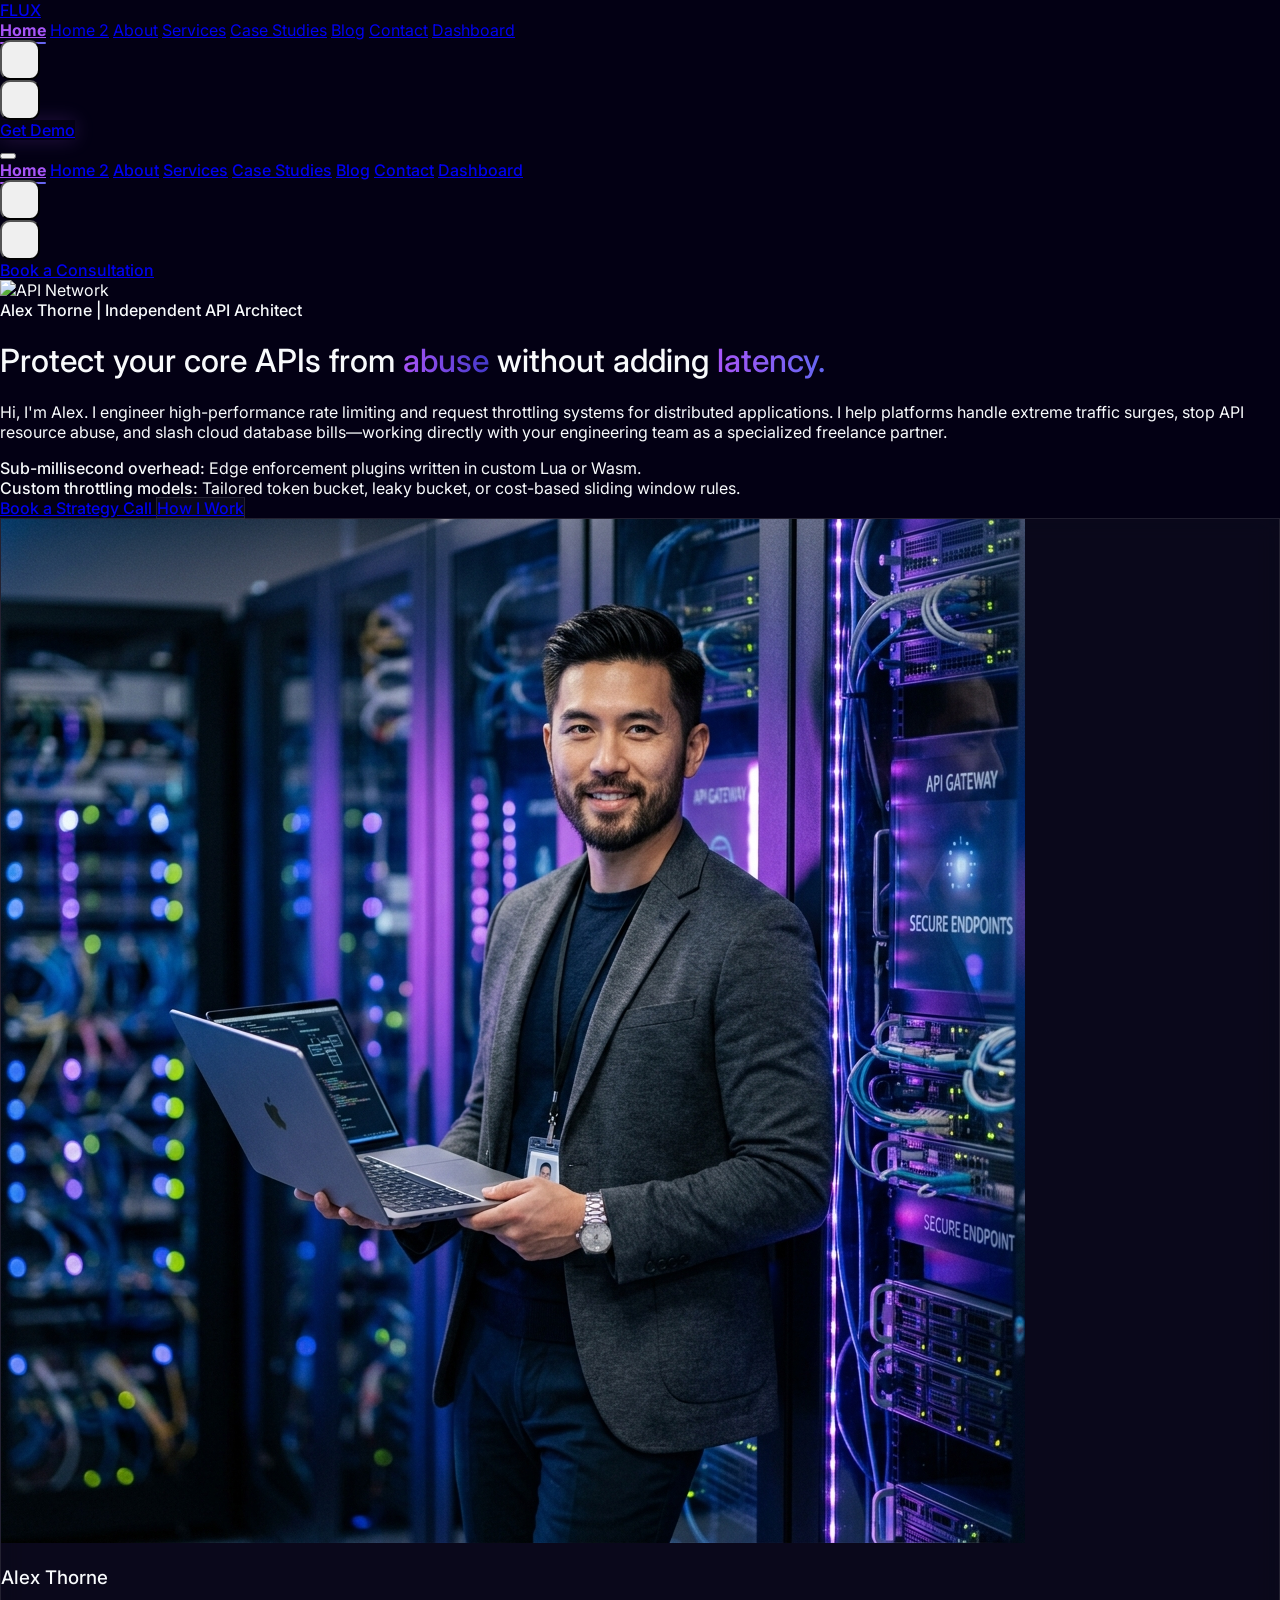
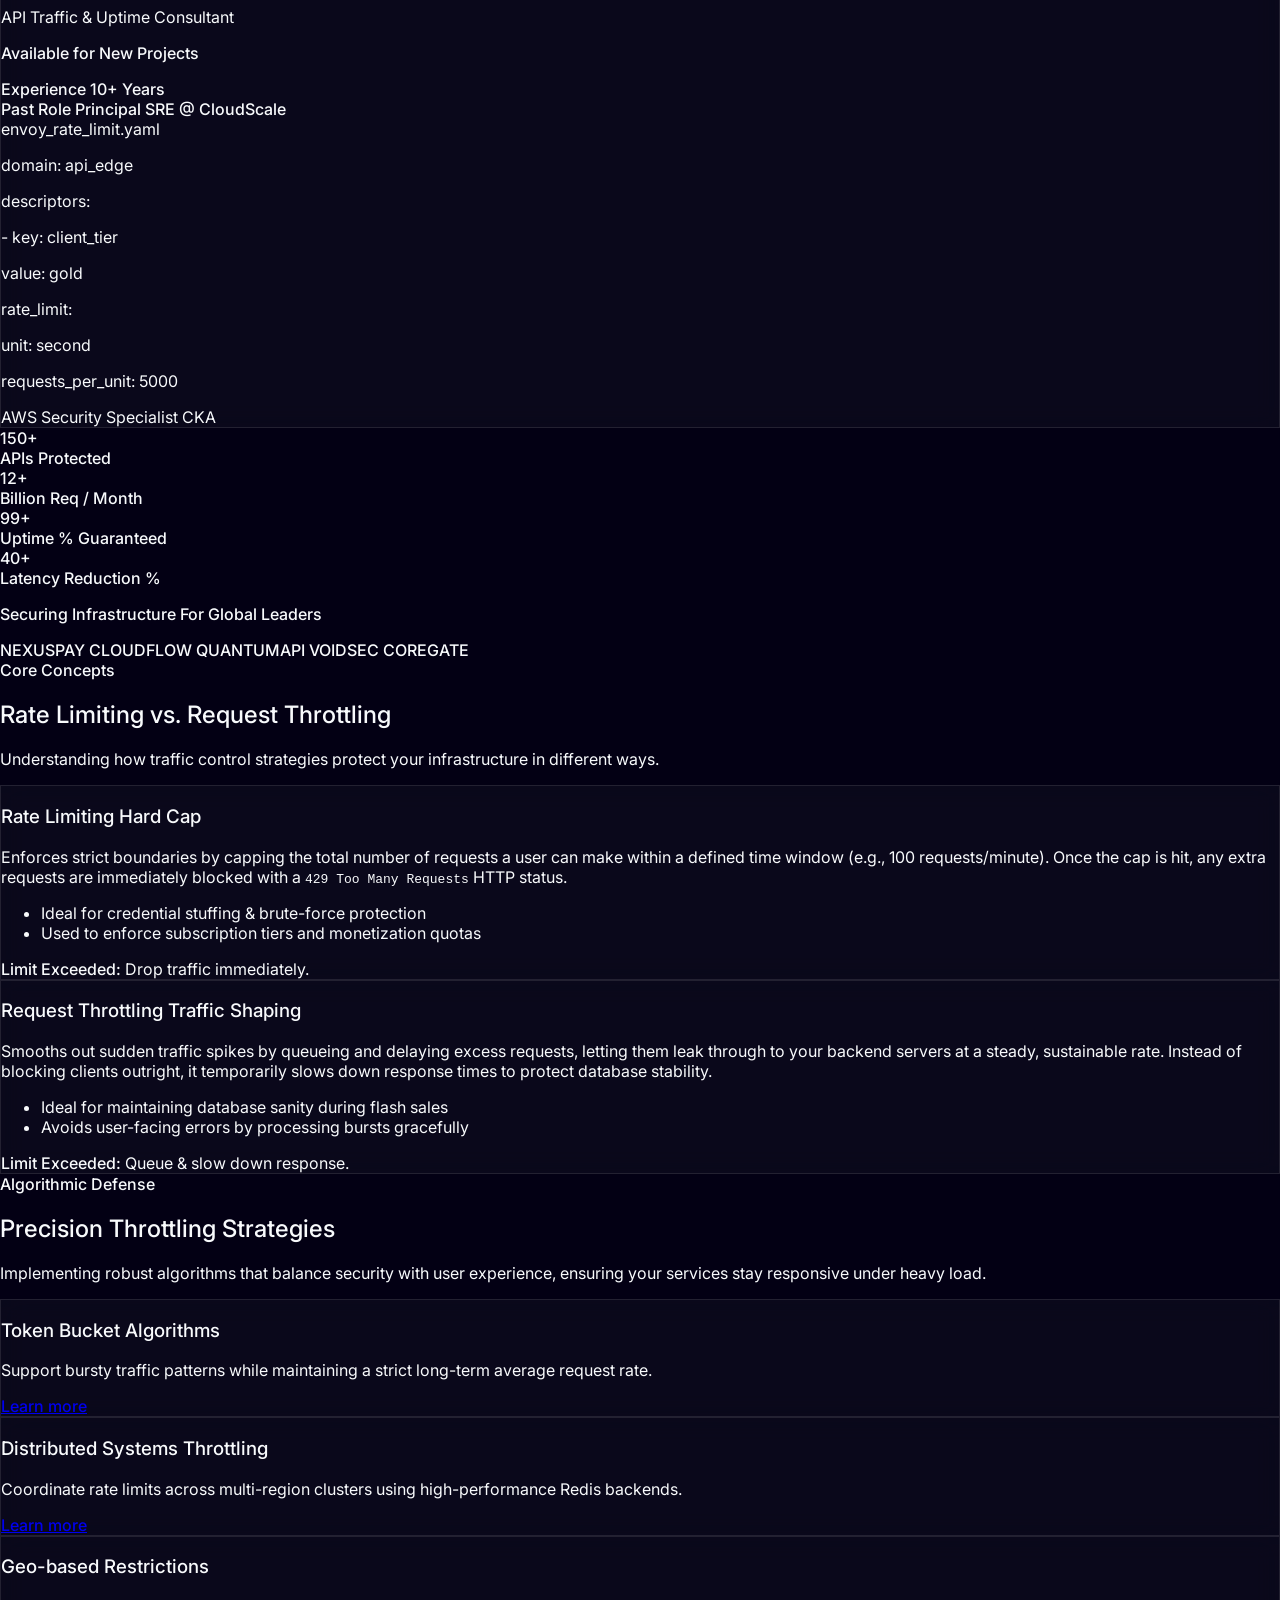
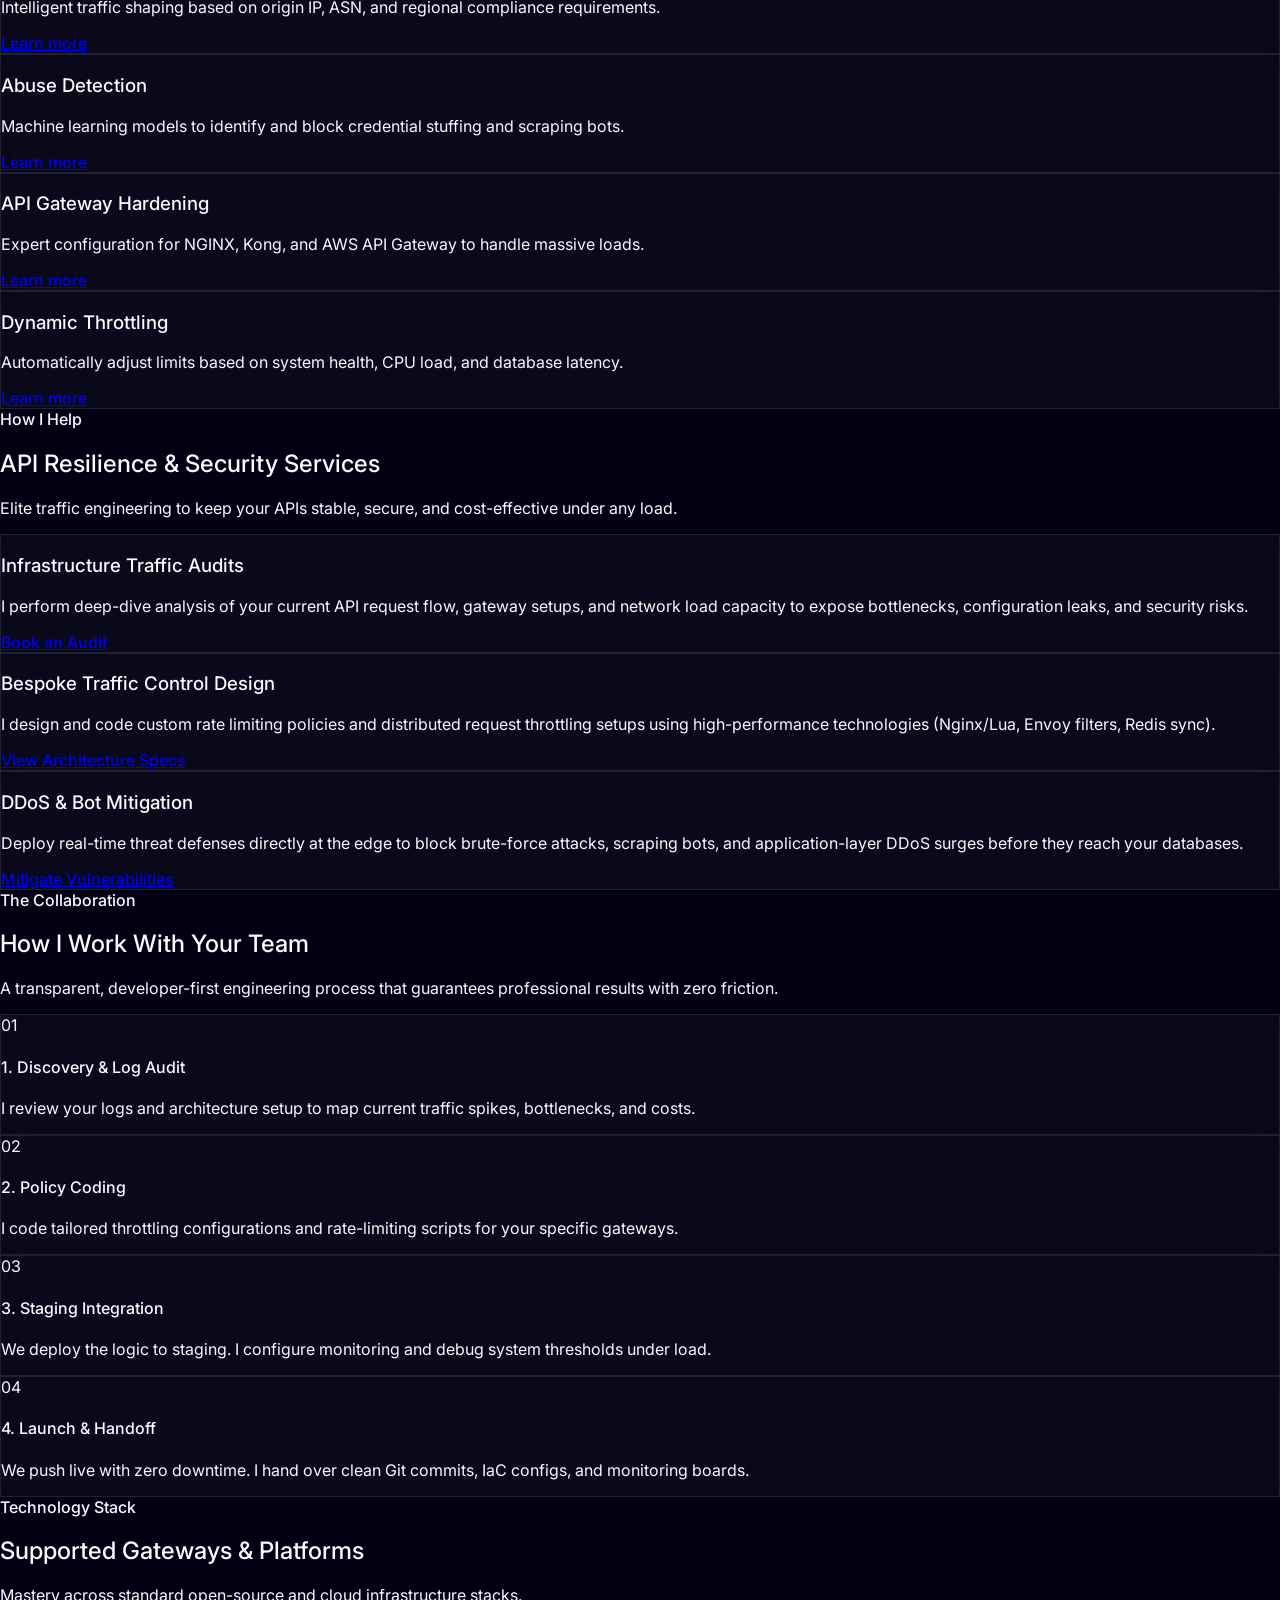
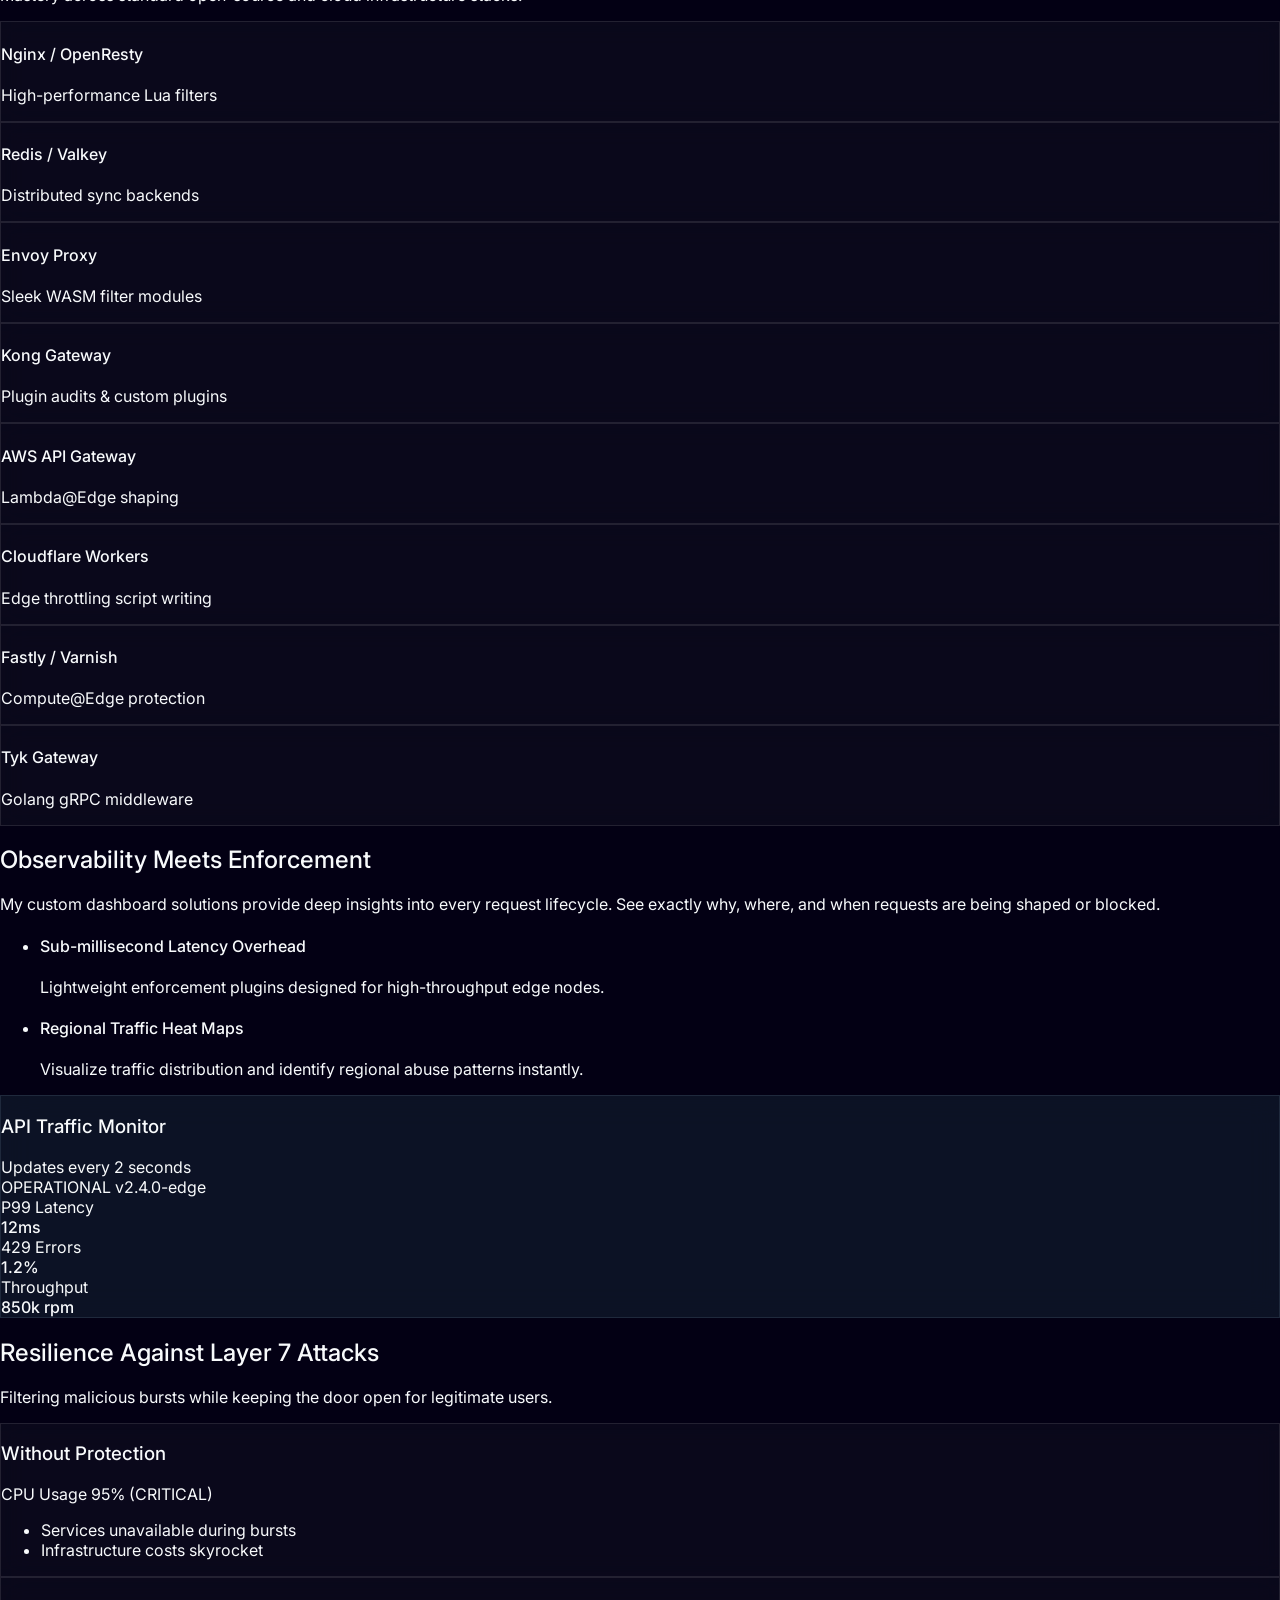
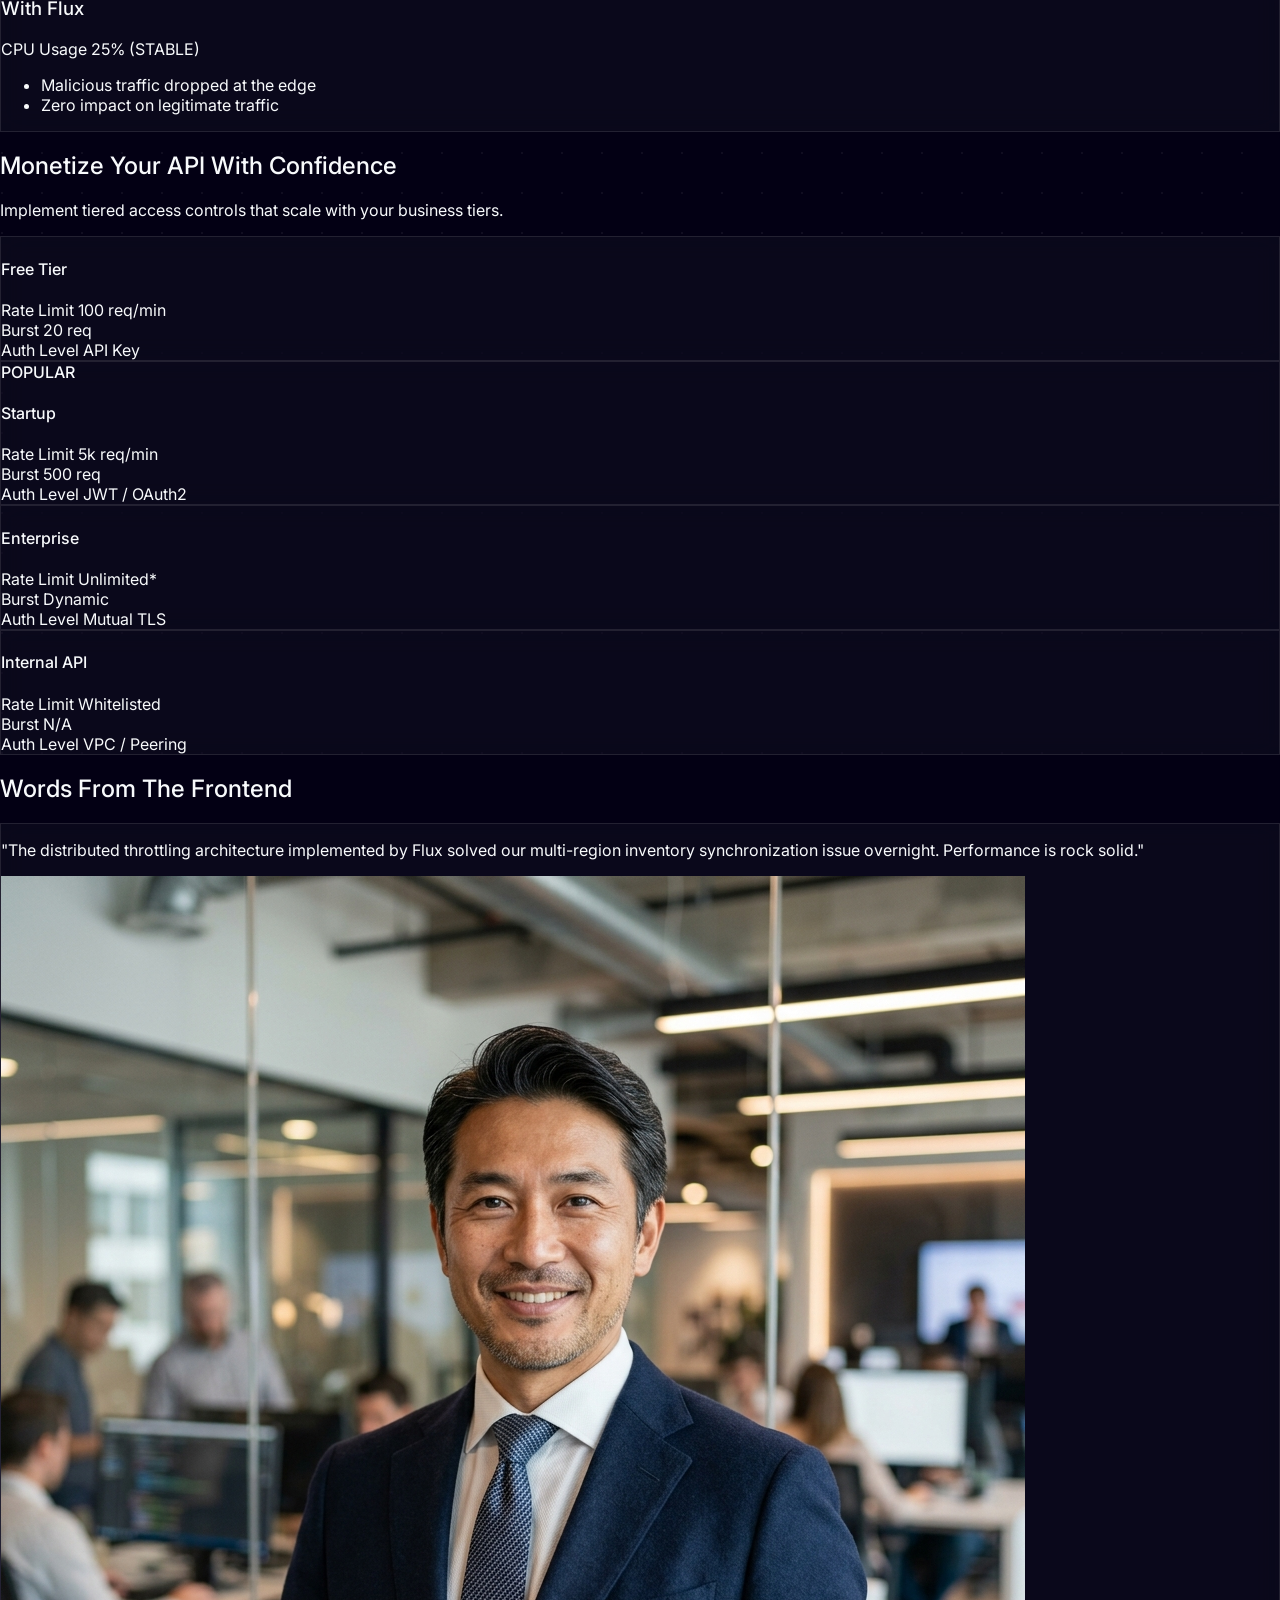
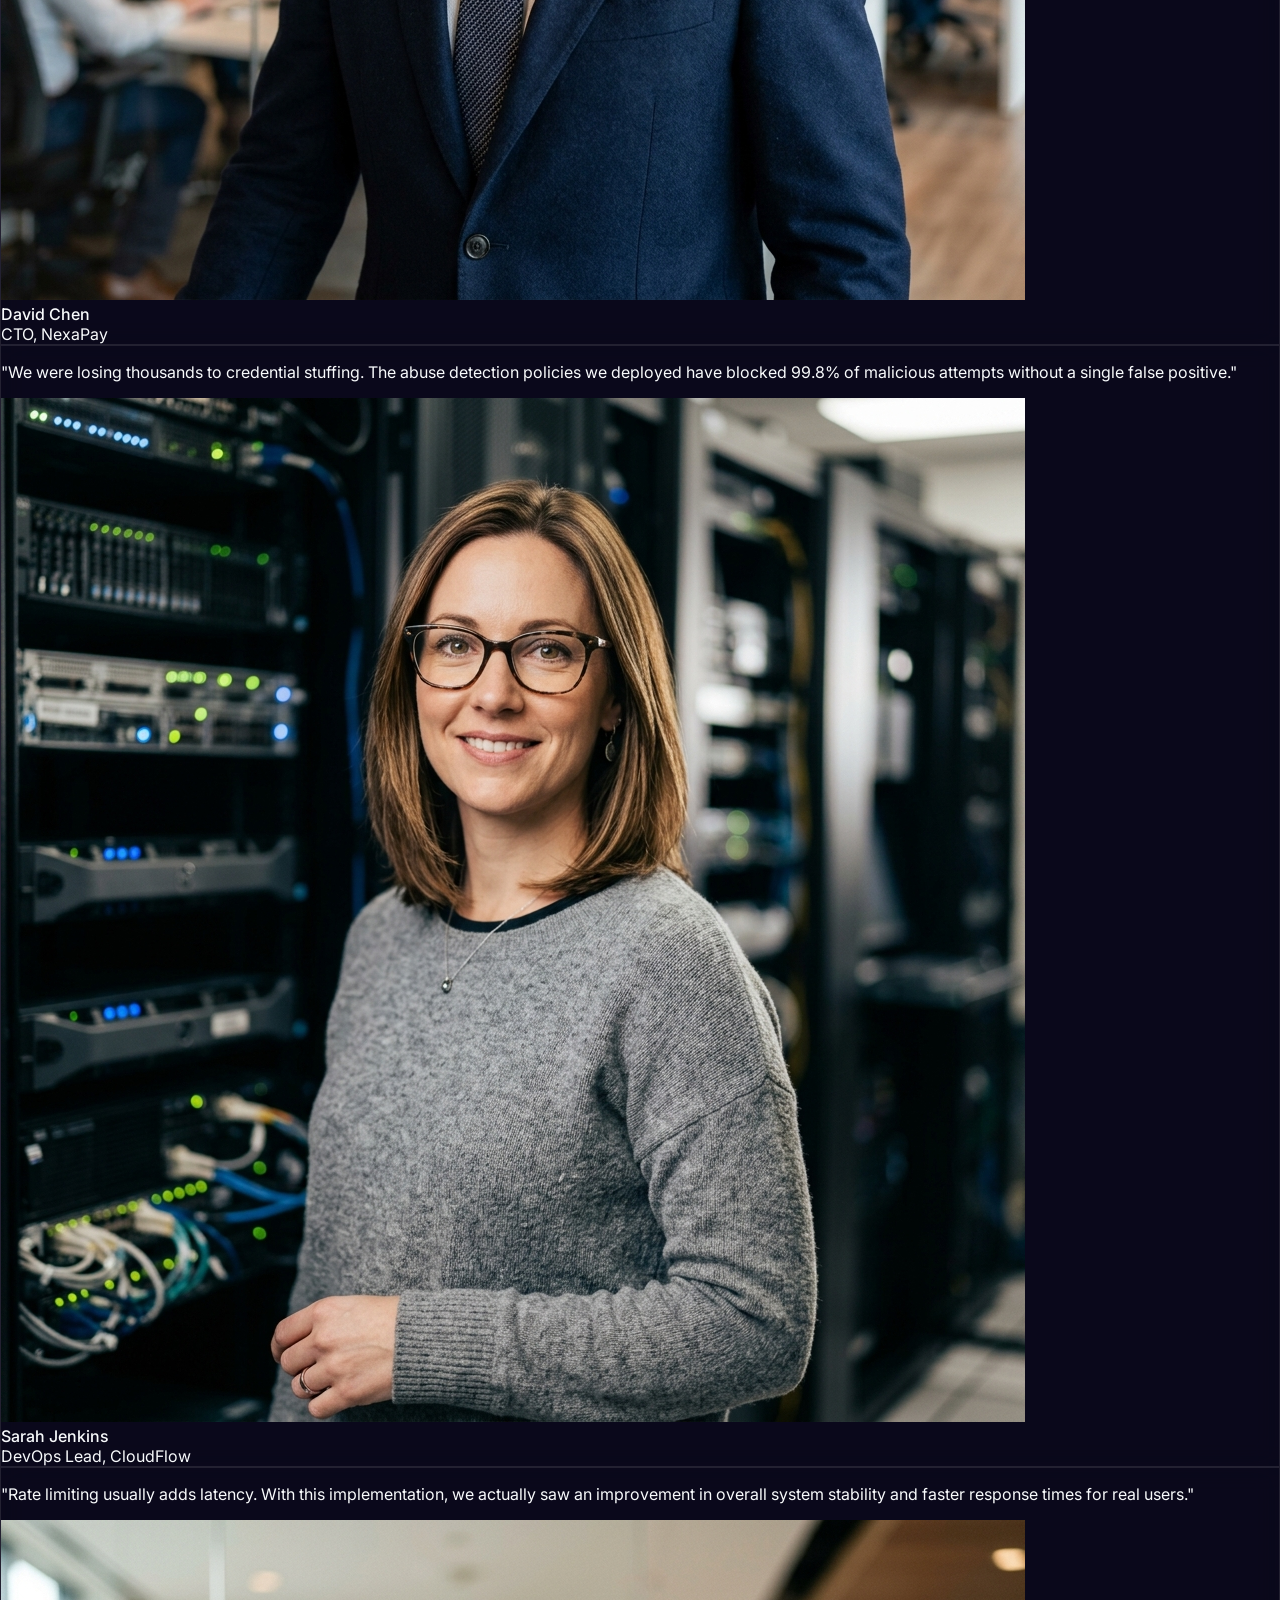
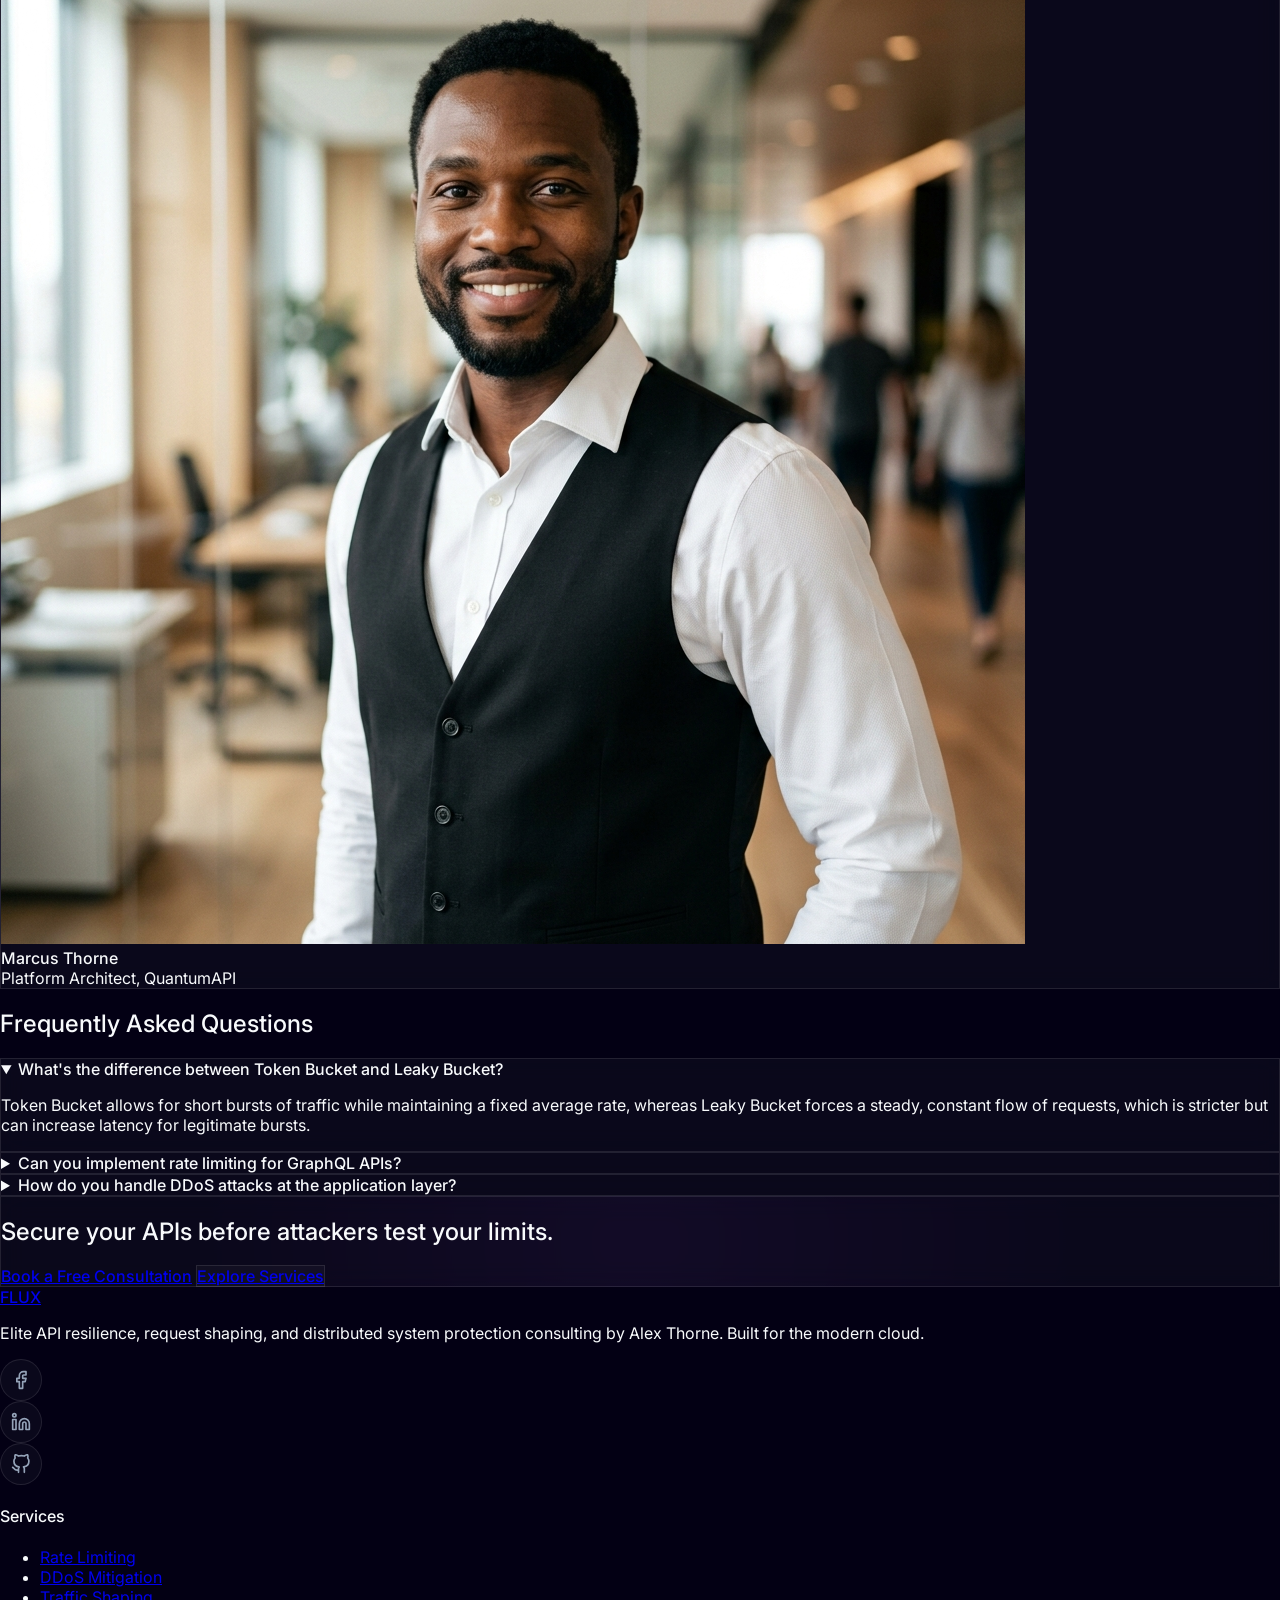
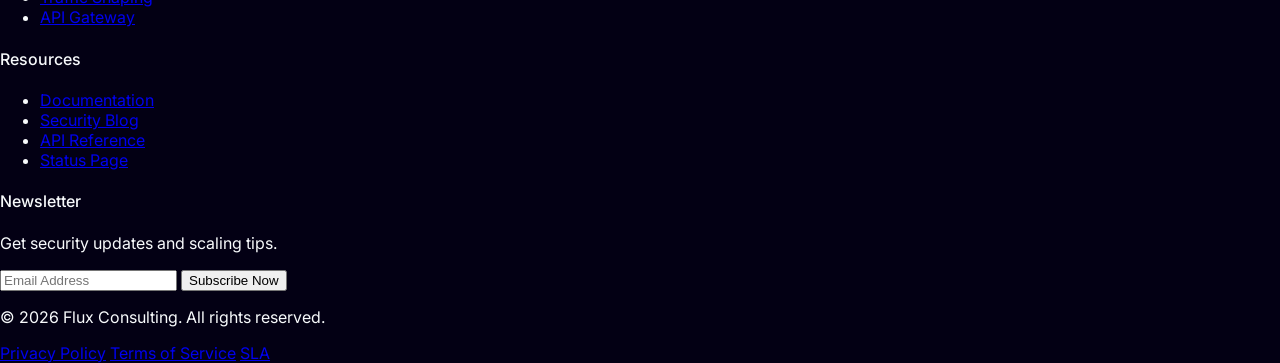
==== commit 9470a199: "index" ====
--- a/index.html
+++ b/index.html
@@ -74,6 +74,7 @@
             <!-- Desktop Nav -->
             <div class="hidden xl:flex items-center xl:space-x-8 text-base">
                 <a href="index.html" class="text-cyan-400 font-medium transition-colors">Home</a>
+                <a href="home-2.html" class="hover:text-cyan-400 transition-colors">Home 2</a>
                 <a href="about.html" class="hover:text-cyan-400 transition-colors">About</a>
                 <a href="services.html" class="hover:text-cyan-400 transition-colors">Services</a>
                 <a href="case-studies.html" class="hover:text-cyan-400 transition-colors">Case Studies</a>
@@ -93,9 +94,9 @@
                     title="Toggle RTL">
                     <i data-lucide="arrow-left-right" class="w-5 h-5"></i>
                 </button>
-                <a href="contact.html"
+                <a href="signup.html"
                     class="bg-gradient-to-r from-purple-500 to-indigo-600 hover:from-cyan-400 hover:to-blue-500 text-white lg:px-3 xl:px-8 py-2.5 rounded-full font-medium transition-all shadow-lg glow-cyan text-[12px] xl:text-base">
-                    Contact Me
+                    Get Demo
                 </a>
             </div>
 
@@ -111,6 +112,8 @@
             <div class="flex flex-col space-y-6">
                 <a href="index.html"
                     class="text-xl font-bold text-cyan-400 hover:text-cyan-400 transition-colors py-2 border-b border-slate-900">Home</a>
+                <a href="home-2.html"
+                    class="text-xl font-bold text-white hover:text-cyan-400 transition-colors py-2 border-b border-slate-900">Home 2</a>
                 <a href="about.html"
                     class="text-xl font-bold text-white hover:text-cyan-400 transition-colors py-2 border-b border-slate-900">About</a>
                 <a href="services.html"
@@ -146,26 +149,26 @@
         <div class="absolute inset-0 z-0">
             <img src="https://images.pexels.com/photos/30767251/pexels-photo-30767251.jpeg" alt="API Network"
                 class="w-full h-full object-cover opacity-20 animate-[pulse-slow_15s_infinite]">
-            <div class="absolute inset-0 bg-gradient-to-b from-slate-950/95 via-slate-950/60 to-slate-950"></div>
+            <div class="absolute inset-0 bg-gradient-to-b from-slate-950/90 via-slate-950/50 to-slate-950"></div>
         </div>
         <div class="max-w-7xl mx-auto px-6 relative z-10 w-full">
             <div class="grid lg:grid-cols-12 gap-12 items-center">
                 <!-- Left: Message and Value Props -->
-                <div class="lg:col-span-7 space-y-8 text-left">
+                <div class="lg:col-span-7 space-y-8 text-center flex flex-col items-center">
                     <div class="inline-flex items-center space-x-2 py-1.5 px-4 rounded-full bg-cyan-500/10 text-cyan-400 text-xs font-bold border border-cyan-500/20 backdrop-blur-md">
                         <span class="w-2 h-2 rounded-full bg-cyan-400 animate-pulse"></span>
                         <span>Alex Thorne | Independent API Architect</span>
                     </div>
                     
-                    <h1 class="text-4xl sm:text-5xl md:text-6xl font-bold font-sora text-white leading-tight">
+                    <h1 class="text-4xl sm:text-5xl md:text-6xl font-bold font-sora text-white leading-tight text-center">
                         Protect your core APIs from <span class="text-gradient-cyan">abuse</span> without adding <span class="text-gradient-purple">latency.</span>
                     </h1>
                     
-                    <p class="text-lg text-slate-400 leading-relaxed max-w-2xl">
+                    <p class="text-lg text-slate-400 leading-relaxed max-w-2xl text-center">
                         Hi, I'm Alex. I engineer high-performance rate limiting and request throttling systems for distributed applications. I help platforms handle extreme traffic surges, stop API resource abuse, and slash cloud database bills—working directly with your engineering team as a specialized freelance partner.
                     </p>
                     
-                    <div class="space-y-4 pt-2">
+                    <div class="space-y-4 pt-2 text-left w-full max-w-2xl">
                         <div class="flex items-start space-x-3">
                             <div class="w-6 h-6 bg-cyan-500/10 rounded-full flex items-center justify-center shrink-0 mt-0.5">
                                 <i data-lucide="zap" class="text-cyan-400 w-3.5 h-3.5"></i>
@@ -180,7 +183,7 @@
                         </div>
                     </div>
                     
-                    <div class="flex flex-col sm:flex-row gap-4 pt-4">
+                    <div class="flex flex-col sm:flex-row gap-4 pt-4 justify-center w-full">
                         <a href="contact.html"
                             class="bg-gradient-to-r from-purple-500 to-indigo-600 hover:from-cyan-400 hover:to-blue-500 text-white px-8 py-4 rounded-xl font-bold text-center shadow-lg shadow-purple-500/25 transition-all duration-300 transform hover:-translate-y-0.5">
                             Book a Strategy Call
@@ -466,7 +469,7 @@
                 <!-- Card 1: Audits -->
                 <div class="glass p-8 rounded-3xl border-slate-800 hover:border-cyan-500/50 transition-all duration-300 group hover:-translate-y-2 flex flex-col justify-between h-full">
                     <div>
-                        <div class="w-14 h-14 bg-cyan-500/10 rounded-2xl flex items-center justify-center mb-6 group-hover:bg-cyan-500/20 transition-colors">
+                        <div class="w-14 h-14 bg-cyan-500/10 rounded-2xl flex items-center justify-center mb-6 group-hover:bg-cyan-500/20 transition-colors mx-auto">
                             <i data-lucide="terminal" class="text-cyan-400 w-8 h-8"></i>
                         </div>
                         <h3 class="text-xl font-bold text-white mb-4">Infrastructure Traffic Audits</h3>
@@ -485,7 +488,7 @@
                 <!-- Card 2: Custom Architecture -->
                 <div class="glass p-8 rounded-3xl border-slate-800 hover:border-purple-500/50 transition-all duration-300 group hover:-translate-y-2 flex flex-col justify-between h-full">
                     <div>
-                        <div class="w-14 h-14 bg-purple-500/10 rounded-2xl flex items-center justify-center mb-6 group-hover:bg-purple-500/20 transition-colors">
+                        <div class="w-14 h-14 bg-purple-500/10 rounded-2xl flex items-center justify-center mb-6 group-hover:bg-purple-500/20 transition-colors mx-auto">
                             <i data-lucide="layers" class="text-purple-400 w-8 h-8"></i>
                         </div>
                         <h3 class="text-xl font-bold text-white mb-4">Bespoke Traffic Control Design</h3>
@@ -504,7 +507,7 @@
                 <!-- Card 3: Emergency Hardening -->
                 <div class="glass p-8 rounded-3xl border-slate-800 hover:border-blue-500/50 transition-all duration-300 group hover:-translate-y-2 flex flex-col justify-between h-full">
                     <div>
-                        <div class="w-14 h-14 bg-blue-500/10 rounded-2xl flex items-center justify-center mb-6 group-hover:bg-blue-500/20 transition-colors">
+                        <div class="w-14 h-14 bg-blue-500/10 rounded-2xl flex items-center justify-center mb-6 group-hover:bg-blue-500/20 transition-colors mx-auto">
                             <i data-lucide="shield-alert" class="text-blue-400 w-8 h-8"></i>
                         </div>
                         <h3 class="text-xl font-bold text-white mb-4">DDoS & Bot Mitigation</h3>
@@ -532,7 +535,7 @@
                 <p class="text-slate-400 max-w-2xl mx-auto text-sm md:text-base">A transparent, developer-first engineering process that guarantees professional results with zero friction.</p>
             </div>
 
-            <div class="grid md:grid-cols-4 gap-8">
+            <div class="grid grid-cols-1 sm:grid-cols-2 xl:grid-cols-4 gap-8">
                 <!-- Step 1 -->
                 <div class="glass p-6 rounded-2xl border-slate-800 hover:border-cyan-500/20 transition-all duration-300 text-center relative group">
                     <div class="absolute top-4 right-6 text-5xl font-black text-slate-800/20 group-hover:text-cyan-500/10 transition-colors">01</div>
@@ -635,7 +638,7 @@
         <div class="max-w-7xl mx-auto px-6">
             <div class="flex flex-col lg:flex-row gap-12 items-center">
                 <div class="lg:w-1/2">
-                    <h2 class="text-4xl font-bold font-sora text-white mb-6">Observability Meets Enforcement</h2>
+                    <h2 class="text-4xl font-bold font-sora text-white mb-6 text-center">Observability Meets Enforcement</h2>
                     <p class="text-slate-400 text-lg mb-8">
                         My custom dashboard solutions provide deep insights into every request lifecycle. See exactly
                         why, where, and when requests are being shaped or blocked.
--- a/assets/css/style.css
+++ b/assets/css/style.css
@@ -198,7 +198,19 @@
 }
 
 [data-theme="light"] .nav-link-active {
-    color: #a855f7 !important;
+    color: #7c3aed !important;
+}
+
+/* Prevent active nav styling from affecting gradient and custom buttons */
+.nav-link-active.bg-gradient-to-r,
+.nav-link-active[class*="bg-"],
+[data-theme="light"] .nav-link-active.bg-gradient-to-r,
+[data-theme="light"] .nav-link-active[class*="bg-"] {
+    color: #ffffff !important;
+}
+.nav-link-active.bg-gradient-to-r::after,
+.nav-link-active[class*="bg-"]::after {
+    display: none !important;
 }
 
 /* RTL Support */
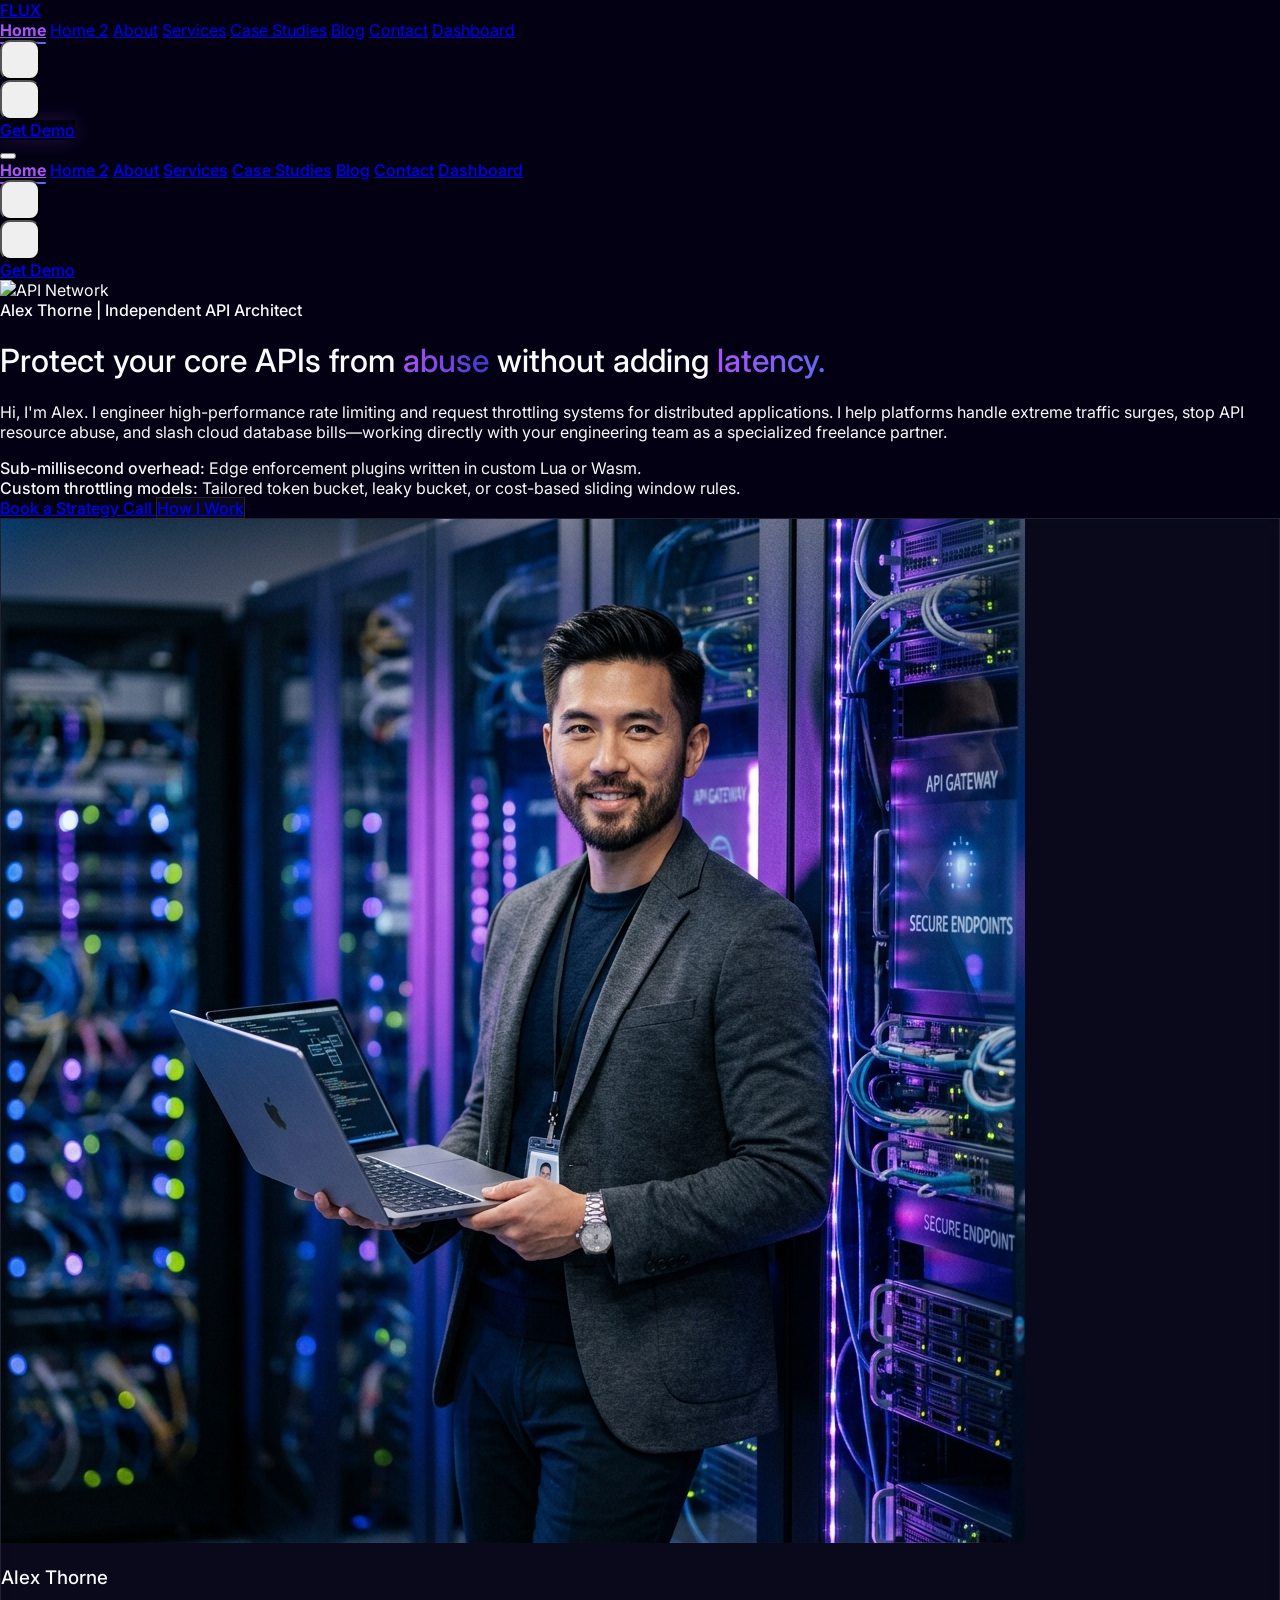
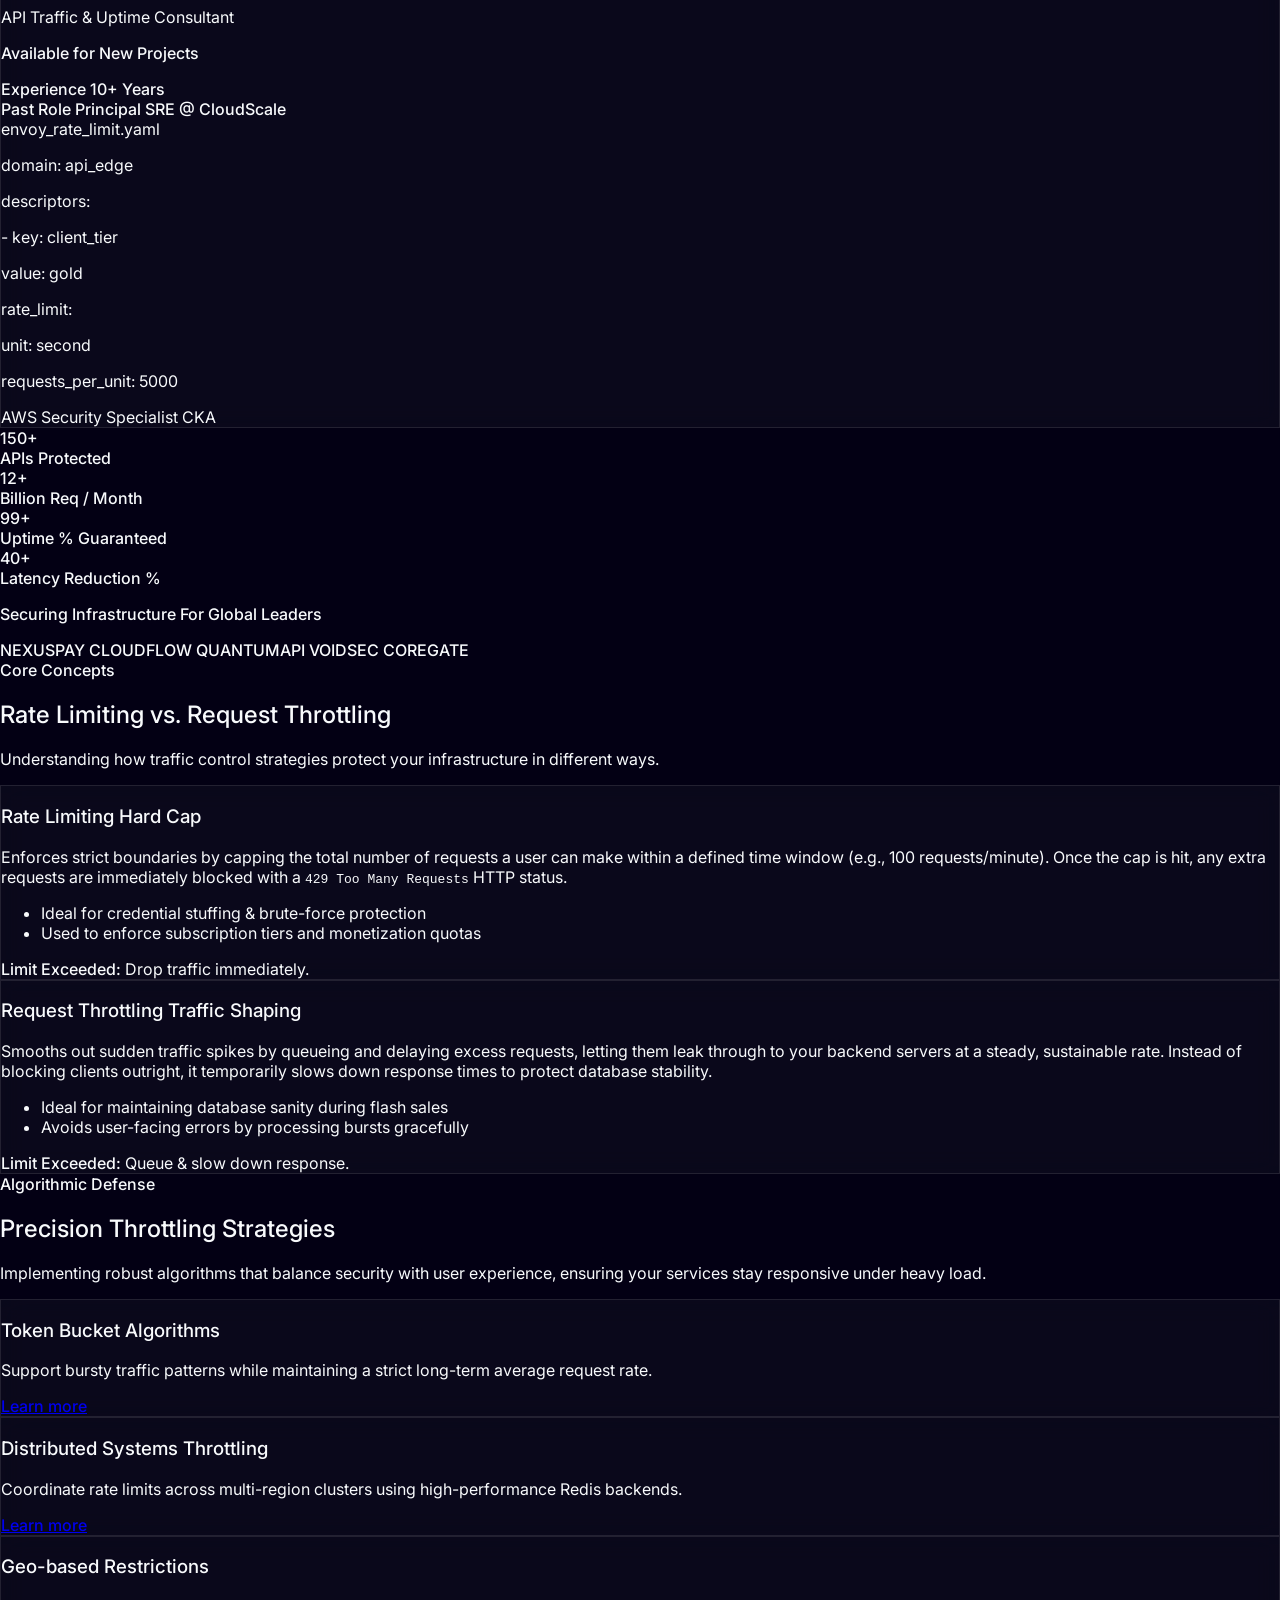
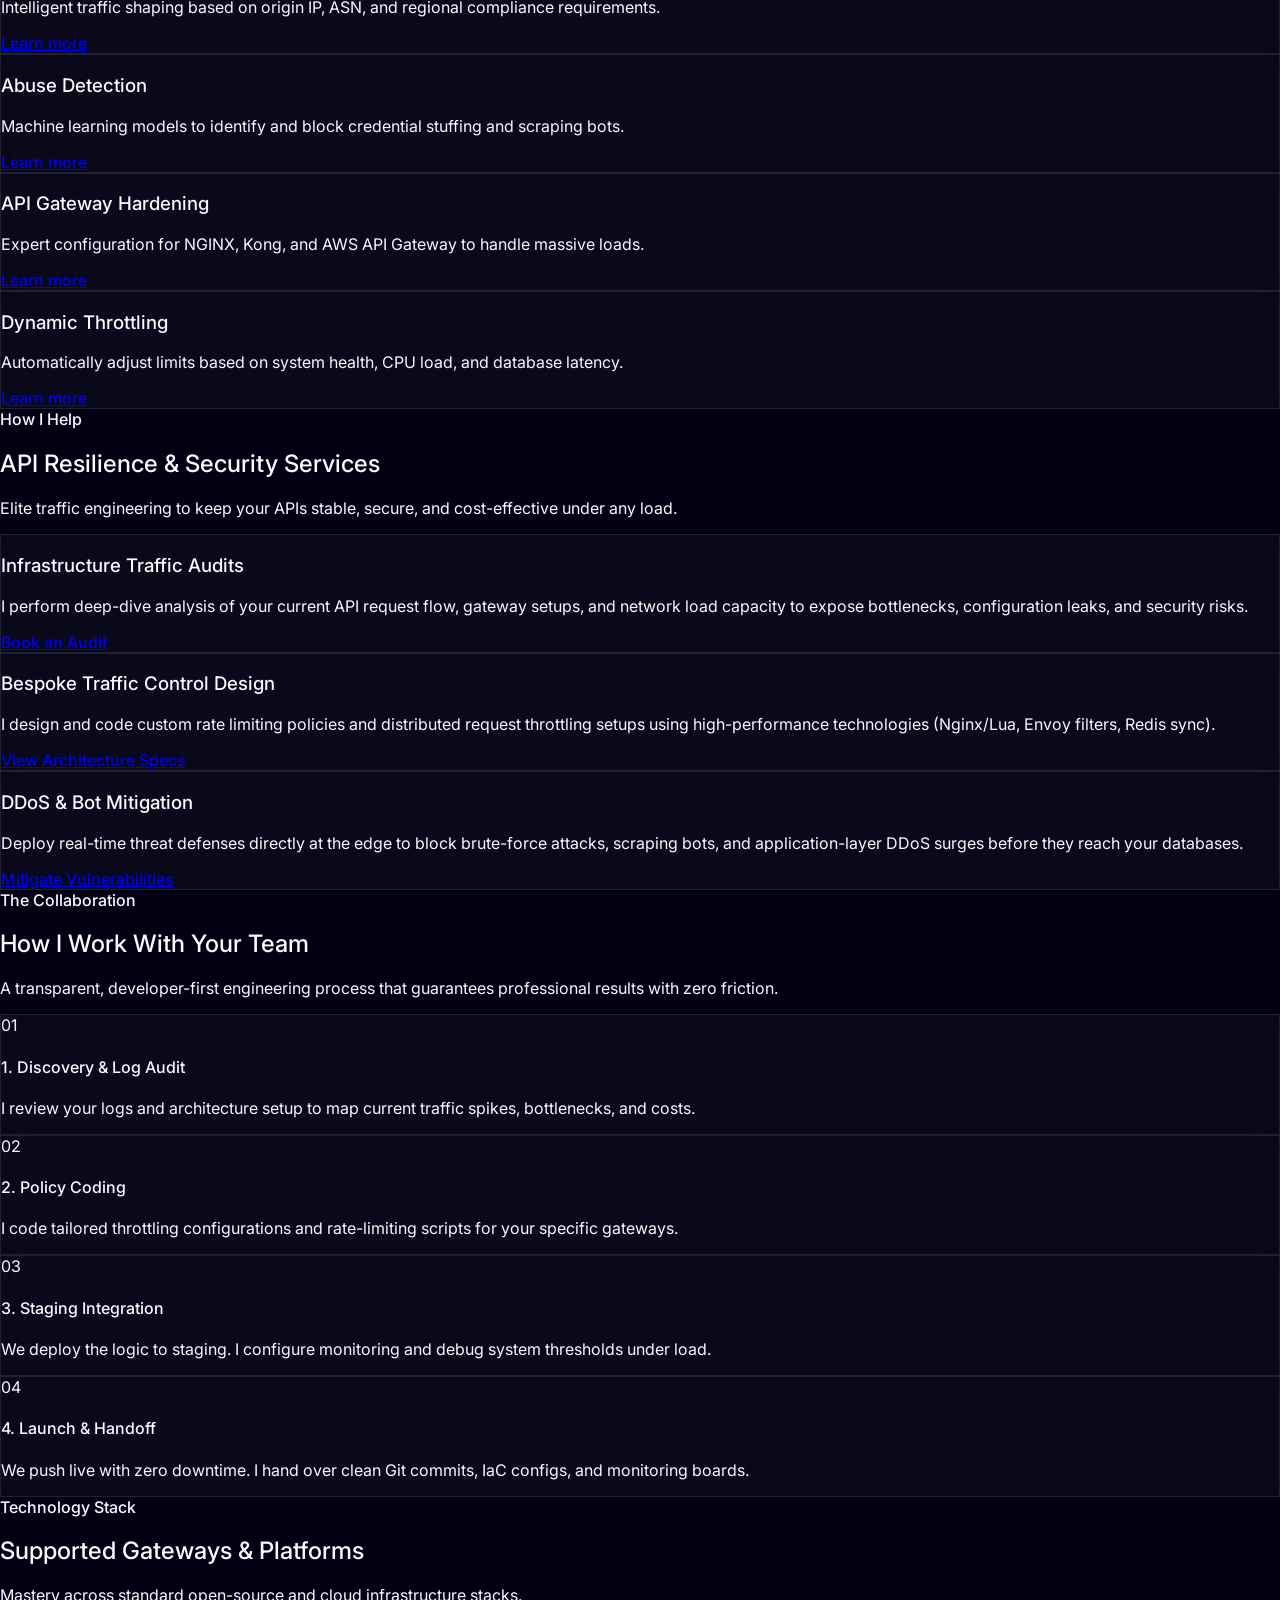
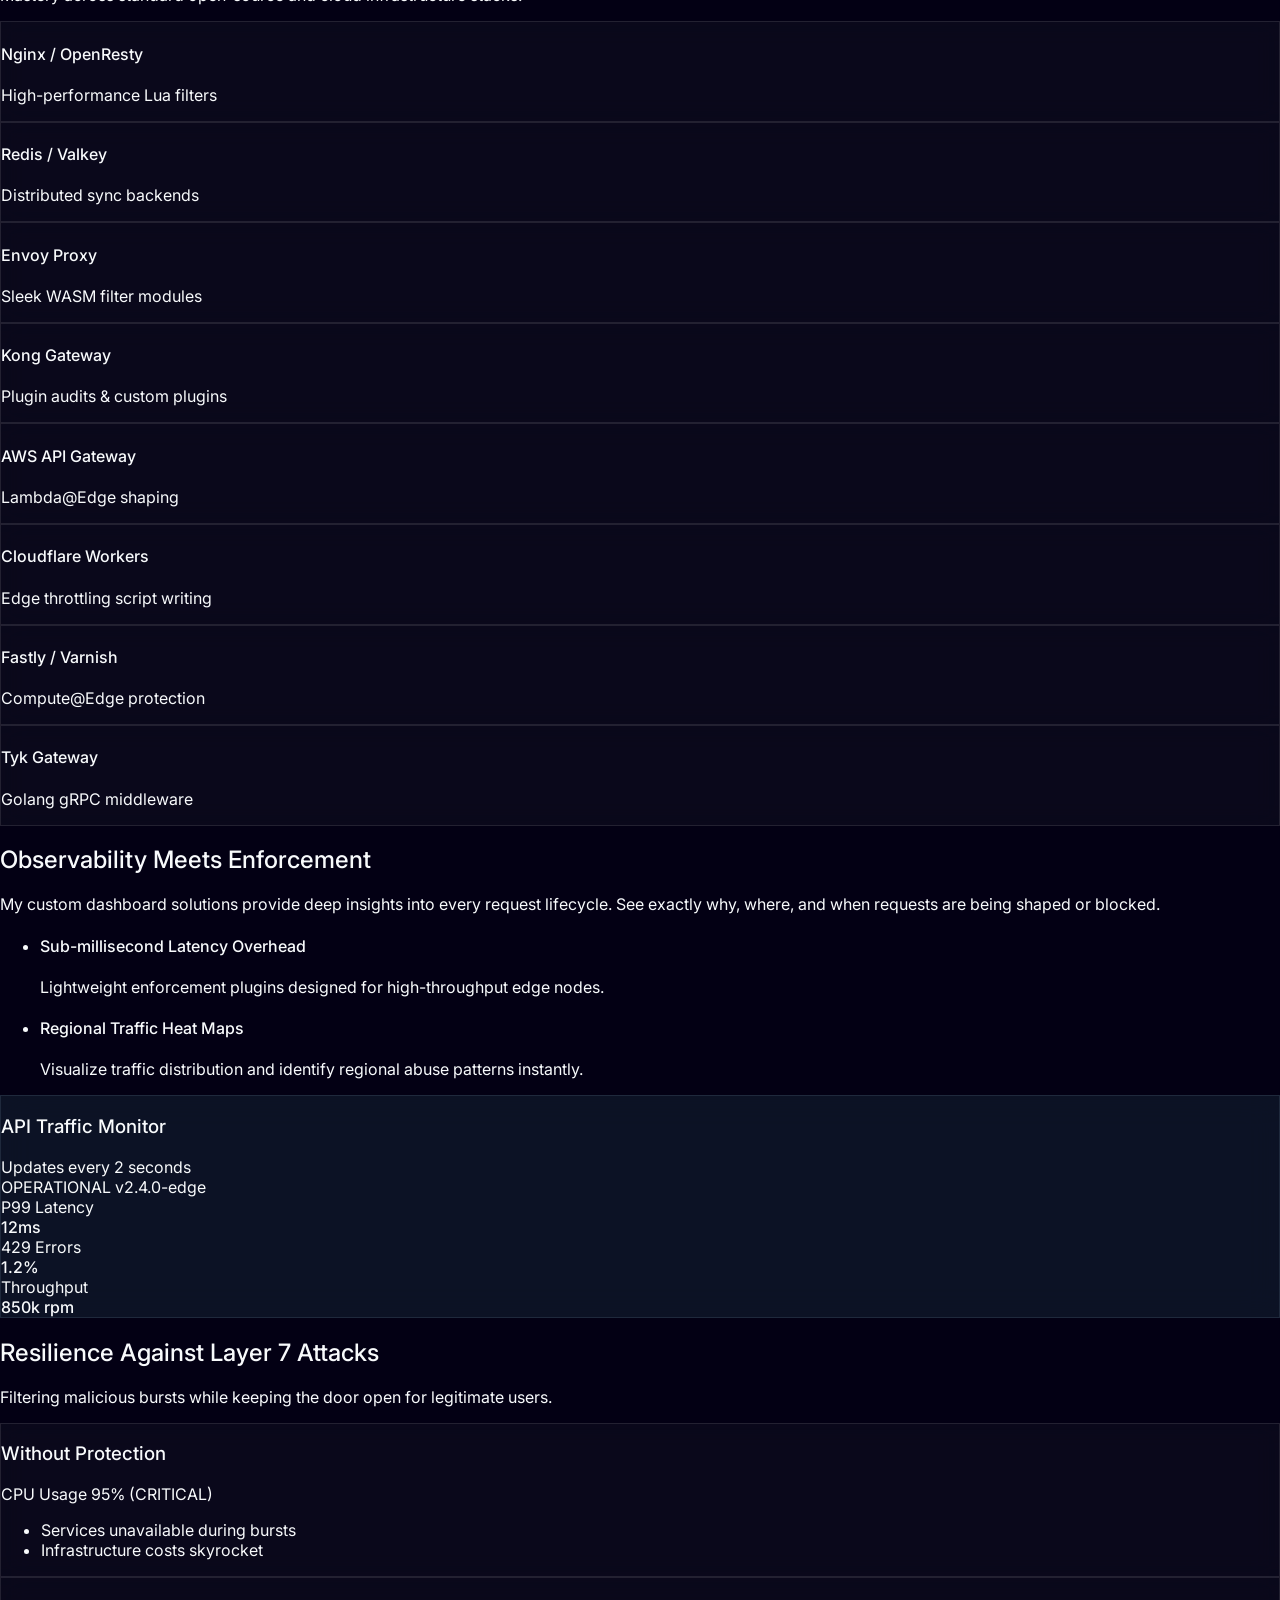
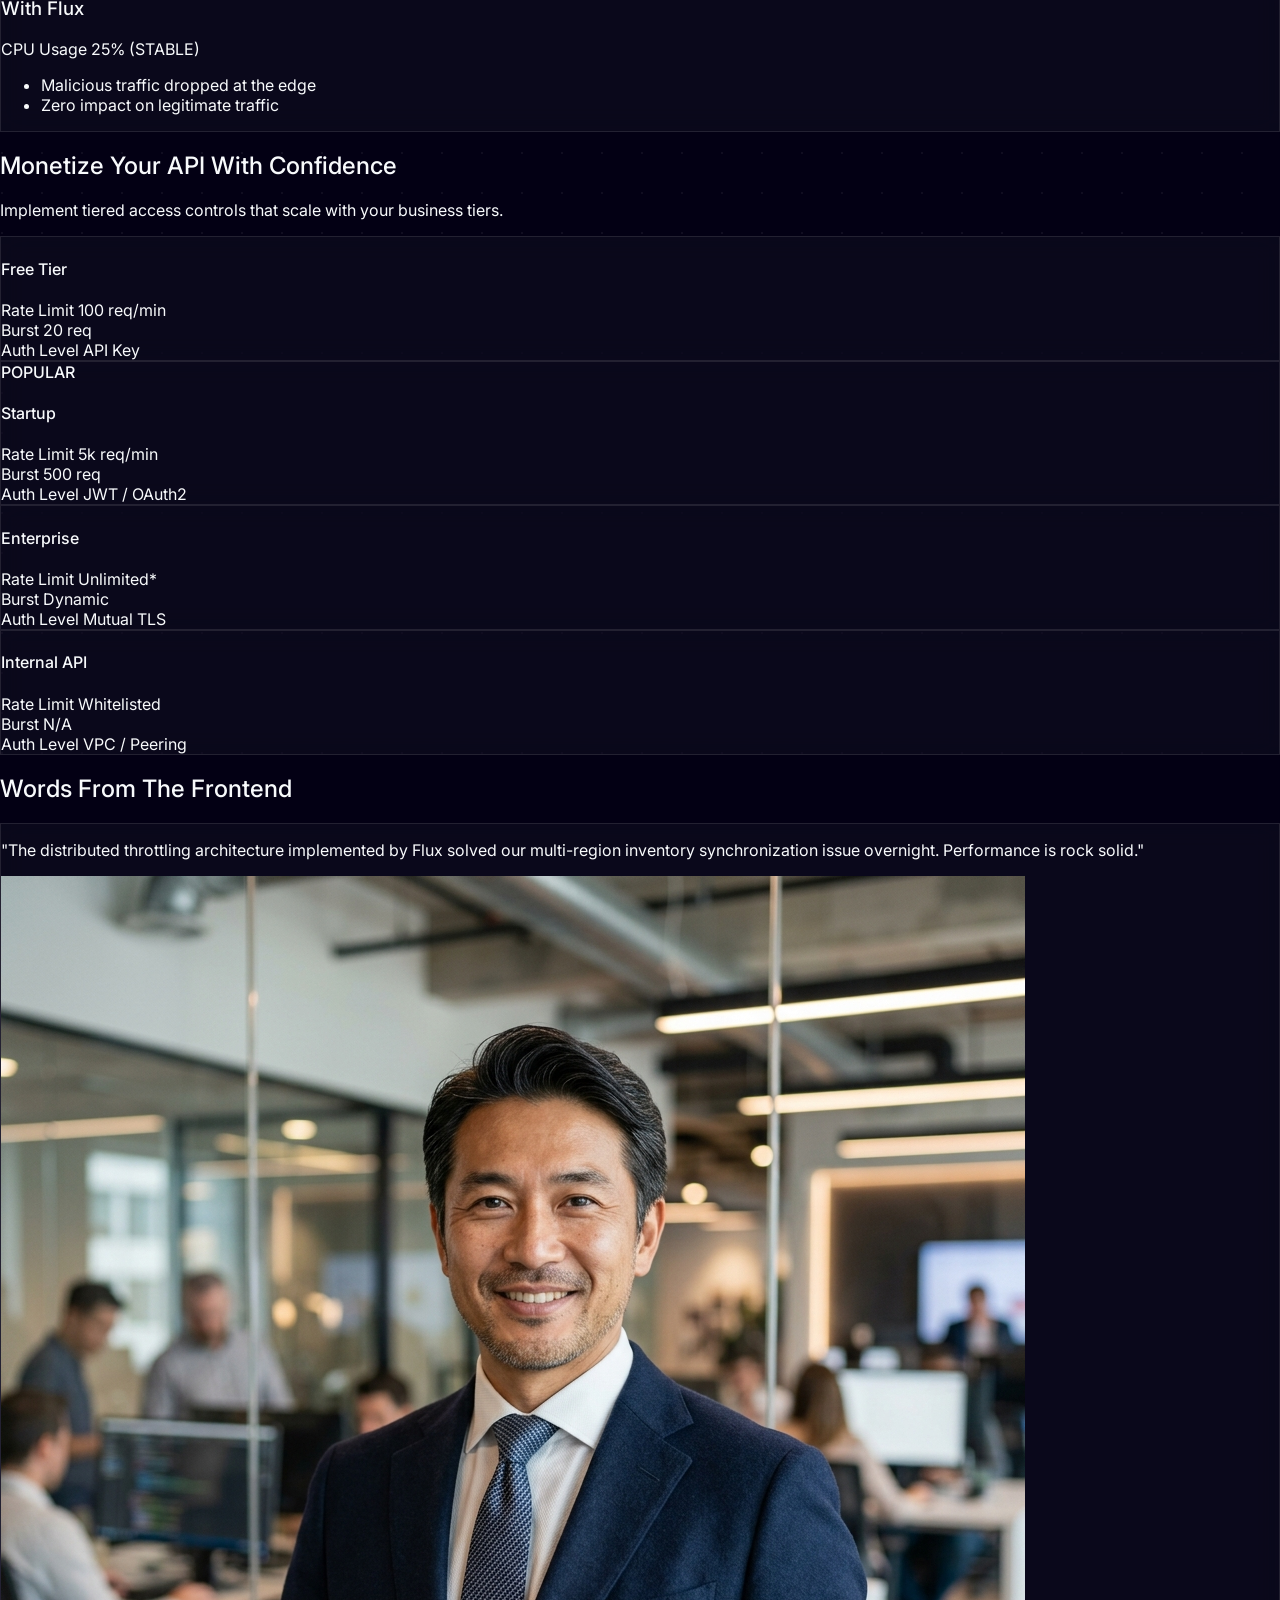
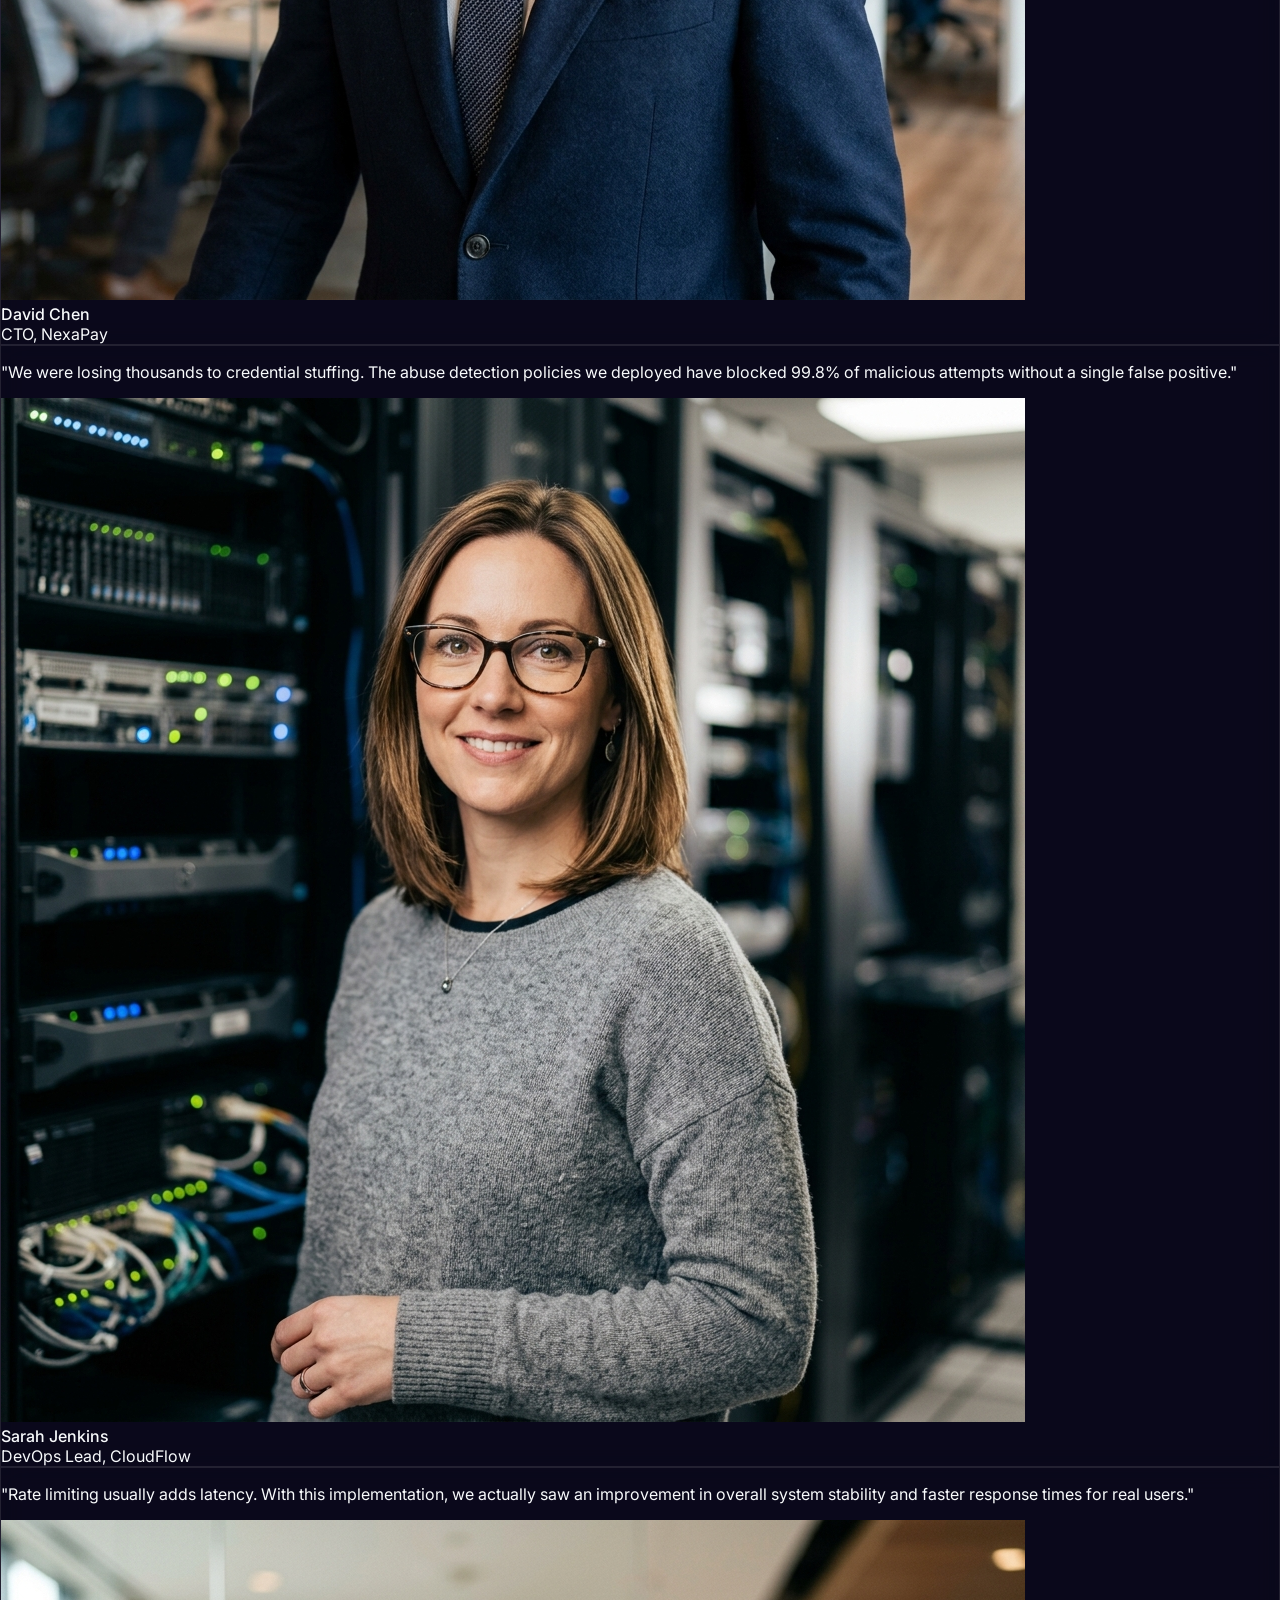
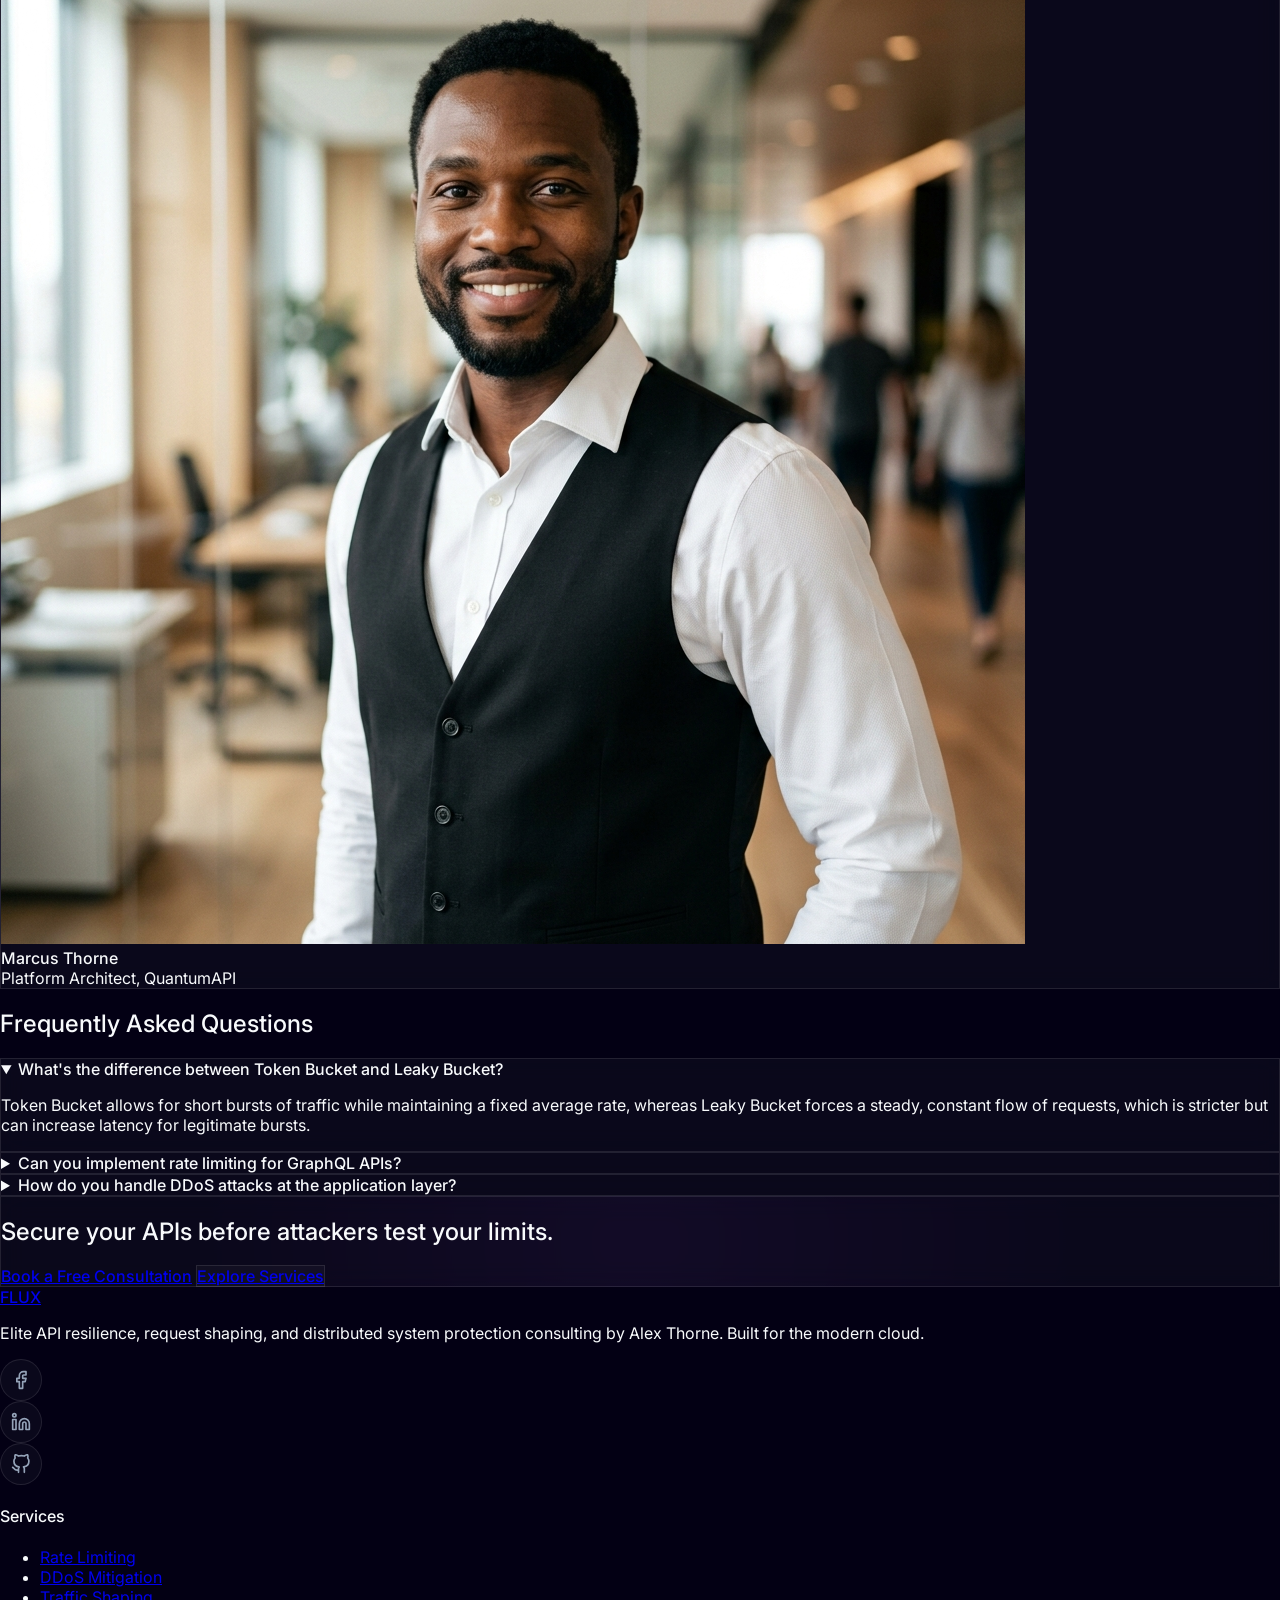
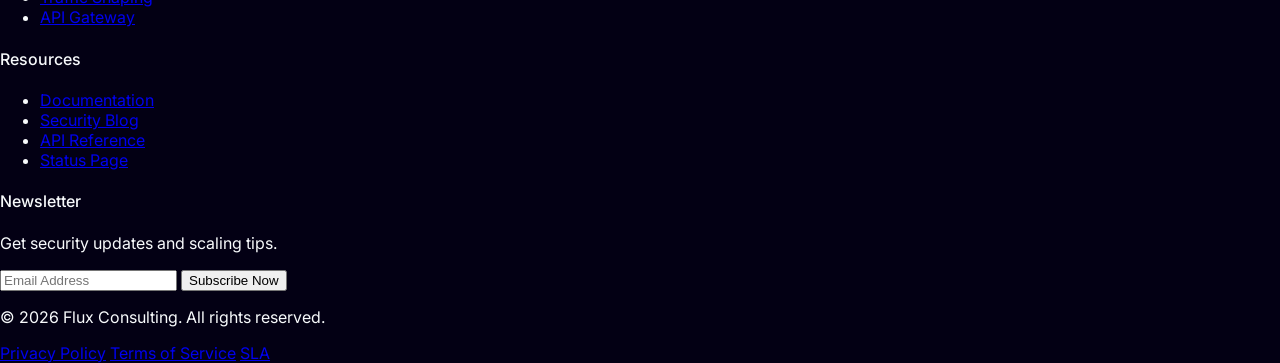
==== commit 19cbb6c1: "blog" ====
--- a/index.html
+++ b/index.html
@@ -100,7 +100,6 @@
                 </a>
             </div>
 
-            <!-- Mobile Menu Btn -->
             <button id="mobile-menu-btn" class="xl:hidden text-slate-300">
                 <i data-lucide="menu" class="w-6 h-6"></i>
             </button>
@@ -138,8 +137,8 @@
                         <i data-lucide="arrow-left-right" class="w-6 h-6"></i>
                     </button>
                 </div>
-                <a href="contact.html"
-                    class="bg-gradient-to-r from-purple-500 to-indigo-600 text-white px-4 py-4 rounded-2xl text-center font-bold text-lg shadow-lg shadow-purple-500/20">Book a Consultation</a>
+                <a href="signup.html"
+                    class="bg-gradient-to-r from-purple-500 to-indigo-600 text-white px-4 py-4 rounded-2xl text-center font-bold text-lg shadow-lg shadow-purple-500/20">Get Demo</a>
             </div>
         </div>
     </nav>
@@ -299,7 +298,7 @@
                 <!-- Rate Limiting Card -->
                 <div class="glass p-8 rounded-3xl border-slate-800 hover:border-cyan-500/30 transition-all duration-300 group flex flex-col justify-between">
                     <div>
-                        <div class="w-12 h-12 bg-cyan-500/10 rounded-xl flex items-center justify-center mb-6 group-hover:bg-cyan-500/20 transition-colors">
+                        <div class="w-12 h-12 bg-cyan-500/10 rounded-xl flex items-center justify-center mb-6 group-hover:bg-cyan-500/20 transition-colors mx-auto">
                             <i data-lucide="shield-alert" class="text-cyan-400 w-6 h-6"></i>
                         </div>
                         <h3 class="text-2xl font-bold text-white mb-3">Rate Limiting <span class="text-xs text-cyan-400 font-mono ml-2 border border-cyan-500/20 px-2 py-0.5 rounded">Hard Cap</span></h3>
@@ -325,7 +324,7 @@
                 <!-- Request Throttling Card -->
                 <div class="glass p-8 rounded-3xl border-slate-800 hover:border-purple-500/30 transition-all duration-300 group flex flex-col justify-between">
                     <div>
-                        <div class="w-12 h-12 bg-purple-500/10 rounded-xl flex items-center justify-center mb-6 group-hover:bg-purple-500/20 transition-colors">
+                        <div class="w-12 h-12 bg-purple-500/10 rounded-xl flex items-center justify-center mb-6 group-hover:bg-purple-500/20 transition-colors mx-auto">
                             <i data-lucide="activity" class="text-purple-400 w-6 h-6"></i>
                         </div>
                         <h3 class="text-2xl font-bold text-white mb-3">Request Throttling <span class="text-xs text-purple-400 font-mono ml-2 border border-purple-500/20 px-2 py-0.5 rounded">Traffic Shaping</span></h3>
